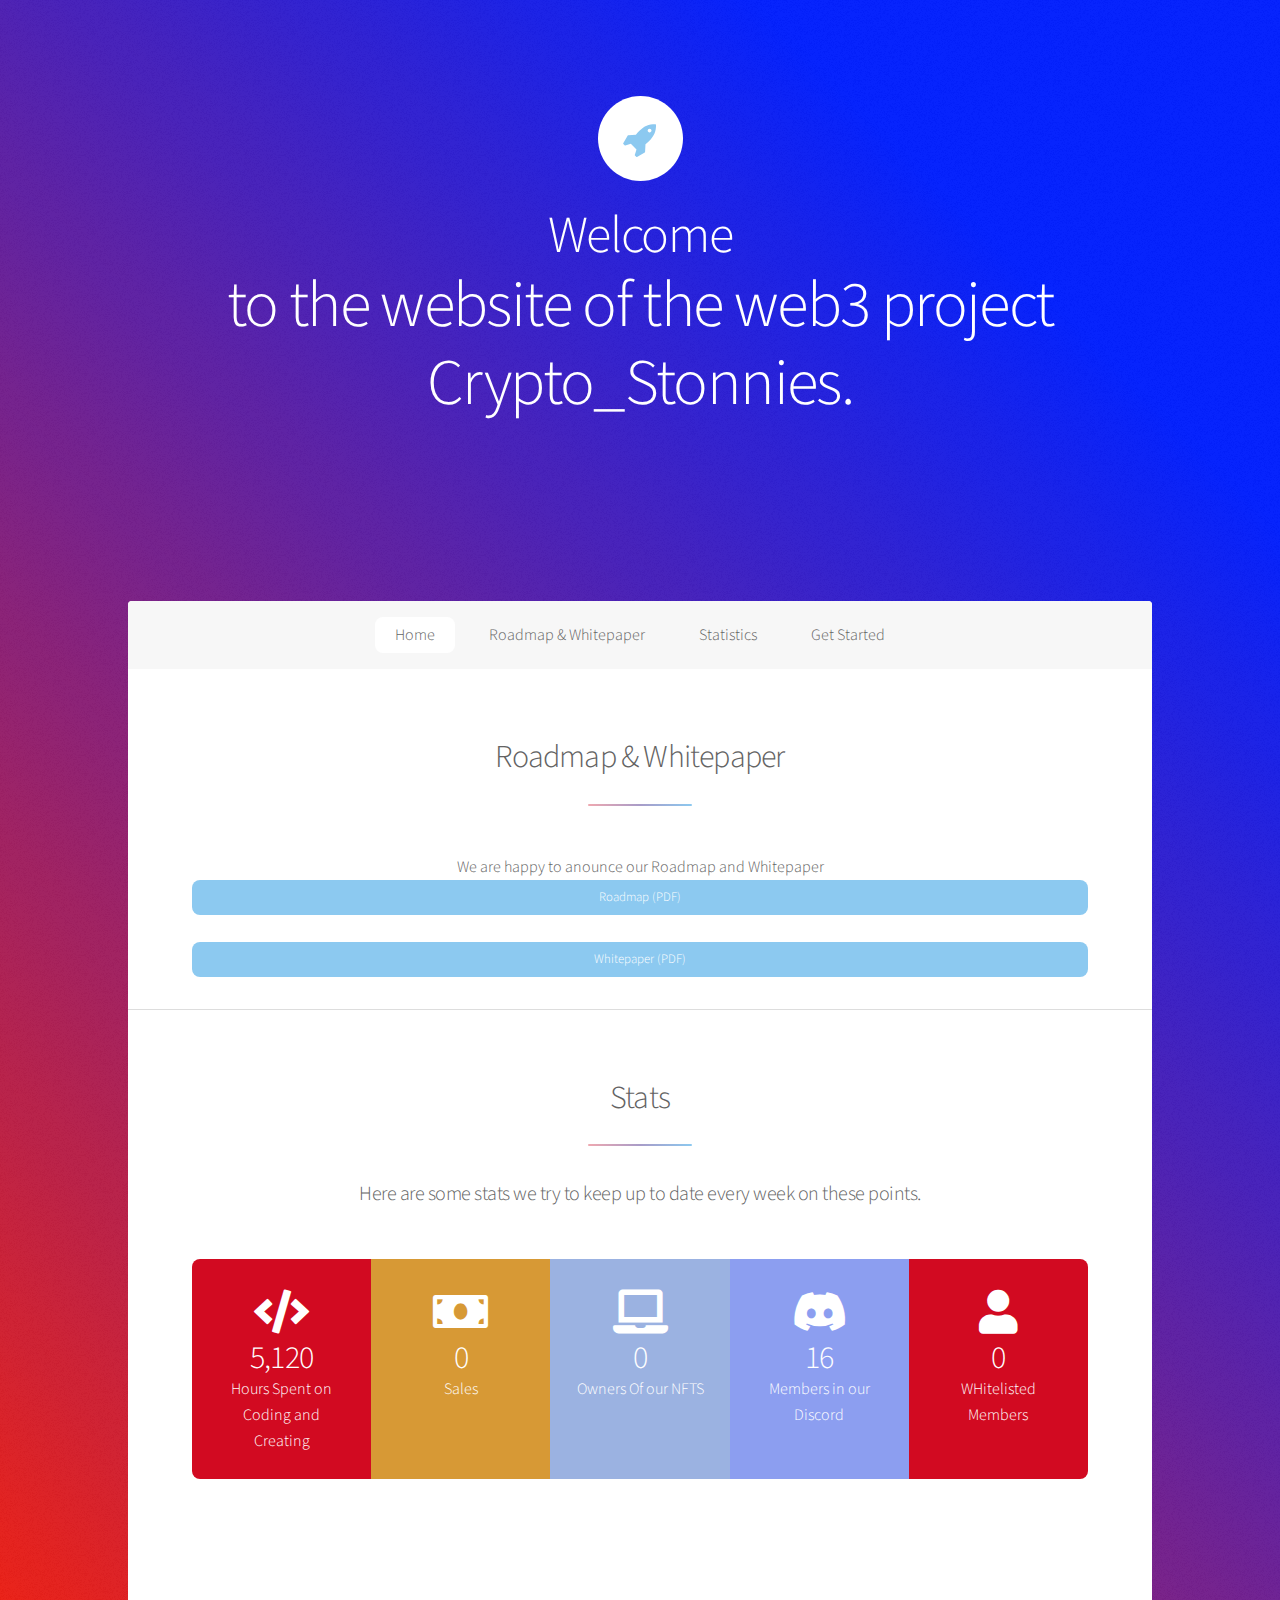
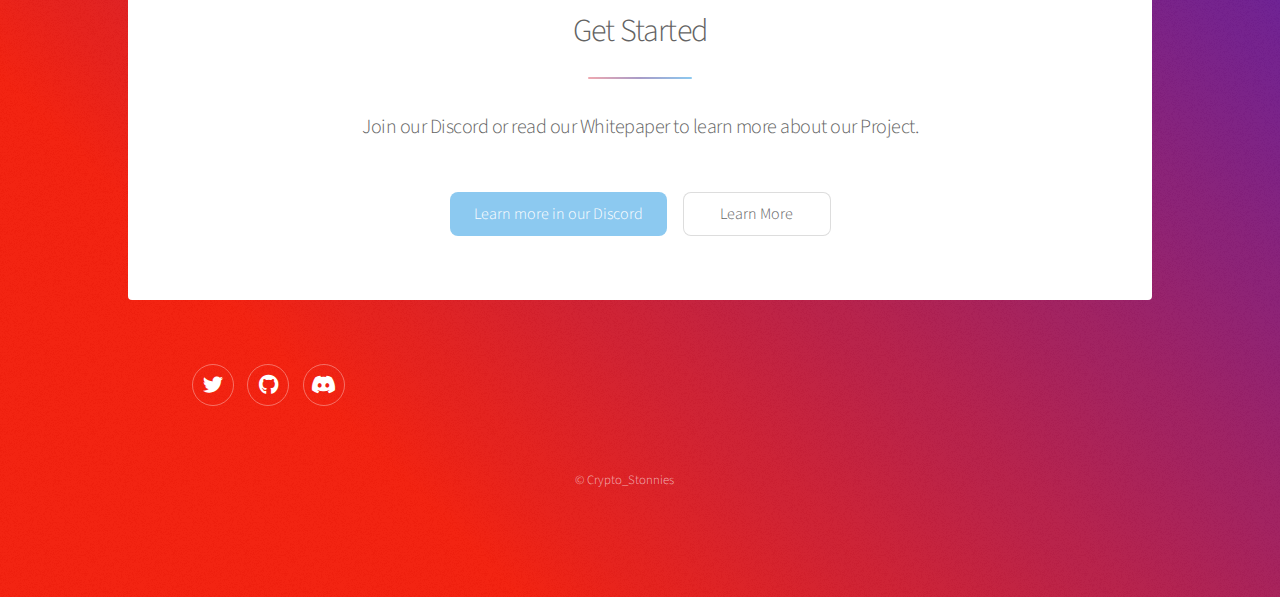
==== index.html @ d99419d2 "Add files via upload" ====
<html>
	<head>
		<title>Crypto_Stonnies</title>
		<meta charset="utf-8" />
		<meta name="viewport" content="width=device-width, initial-scale=1, user-scalable="yes" />
		<link rel="stylesheet" href="assets/css/main.css" />
		<noscript><link rel="stylesheet" href="assets/css/noscript.css" /></noscript>

	</head>
	<body class="is-preload">

		<!-- Wrapper -->
			<div id="wrapper">

				<!-- Header -->
					<header id="header" class="alt">
						<span class="logo"><img src="images/logo.svg" alt="" /></span>
						<h1>Welcome
						<p>to the website of the web3 project Crypto_Stonnies.</p>
					</header>

				<!-- Nav -->
					<nav id="nav">
						<ul>
							<li><a href="#" class="active">Home</a></li>
							<li><a href="#roadmap">Roadmap & Whitepaper</a></li>
							<li><a href="#stats">Statistics</a></li>
							<li><a href="#cta">Get Started</a></li>
						</ul>
					</nav>

				<!-- Main -->
					<div id="main">


						<!-- First Section -->
							<section id="roadmap" class="main special">
								<header class="major">
									<h2>Roadmap & Whitepaper</h2>
								</header>
								We are happy to anounce our Roadmap and Whitepaper
								<br><a href="assets/pdf/Roadmap.pdf" class="button primary fit small">Roadmap (PDF)</a> </br>
								<br><a href="assets/pdf/Whitepaper.pdf" class="button primary fit small">Whitepaper (PDF)</a></br>
								</footer>
							</section>

						<!-- Second Section -->
							<section id="stats" class="main special">
								<header class="major">
									<h2>Stats</h2>
									<p>Here are some stats we try to keep up to date every week on these points.</p>
								</header>
								<ul class="statistics">
									<li class="style1">
										<span class="icon solid fa-code"></span>
										<strong>5,120</strong> Hours Spent on Coding and Creating
									</li>
									<li class="style2">
										<span class="icon solid fa-money-bill"></span>
										<strong>0</strong> Sales
									<li class="style4">
										<span class="icon solid fa-laptop"></span>
										<strong>0</strong> Owners Of our NFTS
									</li>
									<li class="style5">
										<span class="icon brands fa-discord"></span>
										<strong>16</strong>  Members in our Discord
									</li>

									<li class="style1">
									<span class="icon solid fa-user"></span>
									<strong>0</strong> WHitelisted Members 
								</ul>
								<p class="content"></p>
								<footer class="major">
									<ul class="actions special">
									</ul>
								</footer>

						<!-- Get Started -->
							<section id="cta" class="main special">
								<header class="major">
									<h2>Get Started</h2>
									<p>Join our Discord or read our Whitepaper to learn more about our Project.</p>
								</header>
								<footer class="major">
									<ul class="actions special">
										<li><a href="https://discord.com/gr87Hf7fCu" class="button primary">Learn more in our Discord </a></li>
										<li><a href="assets/pdf/Roadmap.pdf" class="button">Learn More</a></li>
									</ul>
									
								</footer>
							</section>

					</div>

				<!-- Footer -->
					<footer id="footer">
						<section>
							<ul class="icons">
								<li><a href="https://twitter.com/Crypto_Stonnies" class="icon brands fa-twitter alt"><span class="label">Twitter</span></a></li>
								<li><a href="https://github.com/unbeeyt" class="icon brands fa-github alt"><span class="label">GitHub</span></a></li>
								<li><a href="https://discord.com/gr87Hf7fCu" class="icon brands fa-discord alt"><span class="label">Dribbble</span></a></li>
							</ul>
						</section>
						<p class="copyright">&copy; Crypto_Stonnies</p>
					</footer>

			</div>

		<!-- Scripts -->
			<script src="assets/js/jquery.min.js"></script>
			<script src="assets/js/jquery.scrollex.min.js"></script>
			<script src="assets/js/jquery.scrolly.min.js"></script>
			<script src="assets/js/browser.min.js"></script>
			<script src="assets/js/breakpoints.min.js"></script>
			<script src="assets/js/util.js"></script>
			<script src="assets/js/main.js"></script>

	</body>
</html>
---- assets/css/main.css ----
@import url(fontawesome-all.min.css);
@import 'https://fonts.googleapis.com/css?family=Source+Sans+Pro:300,400';


html, body, div, span, applet, object,
iframe, h1, h2, h3, h4, h5, h6, p, blockquote,
pre, a, abbr, acronym, address, big, cite,
code, del, dfn, em, img, ins, kbd, q, s, samp,
small, strike, strong, sub, sup, tt, var, b,
u, i, center, dl, dt, dd, ol, ul, li, fieldset,
form, label, legend, table, caption, tbody,
tfoot, thead, tr, th, td, article, aside,
canvas, details, embed, figure, figcaption,
footer, header, hgroup, menu, nav, output, ruby,
section, summary, time, mark, audio, video {
	margin: 0;
	padding: 0;
	border: 0;
	font-size: 100%;
	font: inherit;
	vertical-align: baseline;}

article, aside, details, figcaption, figure,
footer, header, hgroup, menu, nav, section {
	display: block;}

body {
	line-height: 1;
}

ol, ul {
	list-style: none;
}

blockquote, q {
	quotes: none;
}

	blockquote:before, blockquote:after, q:before, q:after {
		content: '';
		content: none;
	}

table {
	border-collapse: collapse;
	border-spacing: 0;
}

body {
	-webkit-text-size-adjust: none;
}

mark {
	background-color: transparent;
	color: inherit;
}

input::-moz-focus-inner {
	border: 0;
	padding: 0;
}

input, select, textarea {
	-moz-appearance: none;
	-webkit-appearance: none;
	-ms-appearance: none;
	appearance: none;
}

/* Basic */

	@-ms-viewport {
		width: device-width;
	}

	body {
		-ms-overflow-style: scrollbar;
	}

	@media screen and (max-width: 480px) {

		html, body {
			min-width: 320px;
		}

	}

	html {
		box-sizing: border-box;
	}

	*, *:before, *:after {
		box-sizing: inherit;
	}

	body {
		background-color: #935d8c;
		background-image: url("images/overlay.png"), -moz-linear-gradient(45deg, #f71e0a 15%, #001eff 85%);
		background-image: url("images/overlay.png"), -webkit-linear-gradient(45deg, #f71e0a 15%, #001eff 85%);
		background-image: url("images/overlay.png"), -ms-linear-gradient(45deg, #f71e0a 15%, #001eff 85%);
		background-image: url("images/overlay.png"), linear-gradient(45deg, #f71e0a 15%, #001eff 85%);
	}

		body.is-preload *, body.is-preload *:before, body.is-preload *:after {
			-moz-animation: none !important;
			-webkit-animation: none !important;
			-ms-animation: none !important;
			animation: none !important;
			-moz-transition: none !important;
			-webkit-transition: none !important;
			-ms-transition: none !important;
			transition: none !important;
		}

/* Type */

	body {
		background-color: #0d00ff;
		color: rgba(255, 255, 255, 0.65);
	}

	body, input, select, textarea {
		font-family: "Source Sans Pro", Helvetica, sans-serif;
		font-size: 17pt;
		font-weight: 300;
		line-height: 1.65;
	}

		@media screen and (max-width: 1680px) {

			body, input, select, textarea {
				font-size: 14pt;
			}

		}

		@media screen and (max-width: 1280px) {

			body, input, select, textarea {
				font-size: 12pt;
			}

		}

		@media screen and (max-width: 360px) {

			body, input, select, textarea {
				font-size: 11pt;
			}

		}

	a {
		-moz-transition: color 0.2s ease, border-bottom 0.2s ease;
		-webkit-transition: color 0.2s ease, border-bottom 0.2s ease;
		-ms-transition: color 0.2s ease, border-bottom 0.2s ease;
		transition: color 0.2s ease, border-bottom 0.2s ease;
		text-decoration: none;
		border-bottom: dotted 1px;
		color: inherit;
	}

		a:hover {
			border-bottom-color: transparent;
		}

	strong, b {
		font-weight: 400;
	}

	em, i {
		font-style: italic;
	}

	p {
		margin: 0 0 2em 0;
	}

		p.content {
			-moz-columns: 20em 2;
			-webkit-columns: 20em 2;
			-ms-columns: 20em 2;
			columns: 20em 2;
			-moz-column-gap: 2em;
			-webkit-column-gap: 2em;
			-ms-column-gap: 2em;
			column-gap: 2em;
			text-align: justify;
		}

	h1, h2, h3, h4, h5, h6 {
		font-weight: 300;
		line-height: 1.5;
		margin: 0 0 0.7em 0;
		letter-spacing: -0.025em;
	}

		h1 a, h2 a, h3 a, h4 a, h5 a, h6 a {
			color: inherit;
			text-decoration: none;
		}

	h1 {
		font-size: 2.5em;
		line-height: 1.2;
	}

	h2 {
		font-size: 1.5em;
	}

	h3 {
		font-size: 1.25em;
	}

	h4 {
		font-size: 1.1em;
	}

	h5 {
		font-size: 0.9em;
	}

	h6 {
		font-size: 0.7em;
	}

	@media screen and (max-width: 736px) {

		h1 {
			font-size: 2em;
		}

	}

	sub {
		font-size: 0.8em;
		position: relative;
		top: 0.5em;
	}

	sup {
		font-size: 0.8em;
		position: relative;
		top: -0.5em;
	}

	blockquote {
		border-left: solid 4px;
		font-style: italic;
		margin: 0 0 2em 0;
		padding: 0.5em 0 0.5em 2em;
	}

	code {
		border-radius: 8px;
		border: solid 1px;
		font-family: "Courier New", monospace;
		font-size: 0.9em;
		margin: 0 0.25em;
		padding: 0.25em 0.65em;
	}

	pre {
		-webkit-overflow-scrolling: touch;
		font-family: "Courier New", monospace;
		font-size: 0.9em;
		margin: 0 0 2em 0;
	}

		pre code {
			display: block;
			line-height: 1.75;
			padding: 1em 1.5em;
			overflow-x: auto;
		}

	hr {
		border: 0;
		border-bottom: solid 1px;
		margin: 2em 0;
	}

		hr.major {
			margin: 3em 0;
		}

	.align-left {
		text-align: left;
	}

	.align-center {
		text-align: center;
	}

	.align-right {
		text-align: right;
	}

	input, select, textarea {
		color: #ffffff;
	}

	a:hover {
		color: #ffffff;
	}

	strong, b {
		color: #ffffff;
	}

	h1, h2, h3, h4, h5, h6 {
		color: #ffffff;
	}

	blockquote {
		border-left-color: rgba(255, 255, 255, 0.35);
	}

	code {
		background: rgba(255, 255, 255, 0.075);
		border-color: rgba(255, 255, 255, 0.35);
	}

	hr {
		border-bottom-color: rgba(255, 255, 255, 0.35);
	}

/* Row */

	.row {
		display: flex;
		flex-wrap: wrap;
		box-sizing: border-box;
		align-items: stretch;
	}

		.row > * {
			box-sizing: border-box;
		}

		.row.gtr-uniform > * > :last-child {
			margin-bottom: 0;
		}

		.row.aln-left {
			justify-content: flex-start;
		}

		.row.aln-center {
			justify-content: center;
		}

		.row.aln-right {
			justify-content: flex-end;
		}

		.row.aln-top {
			align-items: flex-start;
		}

		.row.aln-middle {
			align-items: center;
		}

		.row.aln-bottom {
			align-items: flex-end;
		}

		.row > .imp {
			order: -1;
		}

		.row > .col-1 {
			width: 8.33333%;
		}

		.row > .off-1 {
			margin-left: 8.33333%;
		}

		.row > .col-2 {
			width: 16.66667%;
		}

		.row > .off-2 {
			margin-left: 16.66667%;
		}

		.row > .col-3 {
			width: 25%;
		}

		.row > .off-3 {
			margin-left: 25%;
		}

		.row > .col-4 {
			width: 33.33333%;
		}

		.row > .off-4 {
			margin-left: 33.33333%;
		}

		.row > .col-5 {
			width: 41.66667%;
		}

		.row > .off-5 {
			margin-left: 41.66667%;
		}

		.row > .col-6 {
			width: 50%;
		}

		.row > .off-6 {
			margin-left: 50%;
		}

		.row > .col-7 {
			width: 58.33333%;
		}

		.row > .off-7 {
			margin-left: 58.33333%;
		}

		.row > .col-8 {
			width: 66.66667%;
		}

		.row > .off-8 {
			margin-left: 66.66667%;
		}

		.row > .col-9 {
			width: 75%;
		}

		.row > .off-9 {
			margin-left: 75%;
		}

		.row > .col-10 {
			width: 83.33333%;
		}

		.row > .off-10 {
			margin-left: 83.33333%;
		}

		.row > .col-11 {
			width: 91.66667%;
		}

		.row > .off-11 {
			margin-left: 91.66667%;
		}

		.row > .col-12 {
			width: 100%;
		}

		.row > .off-12 {
			margin-left: 100%;
		}

		.row.gtr-0 {
			margin-top: 0;
			margin-left: 0em;
		}

			.row.gtr-0 > * {
				padding: 0 0 0 0em;
			}

			.row.gtr-0.gtr-uniform {
				margin-top: 0em;
			}

				.row.gtr-0.gtr-uniform > * {
					padding-top: 0em;
				}

		.row.gtr-25 {
			margin-top: 0;
			margin-left: -0.375em;
		}

			.row.gtr-25 > * {
				padding: 0 0 0 0.375em;
			}

			.row.gtr-25.gtr-uniform {
				margin-top: -0.375em;
			}

				.row.gtr-25.gtr-uniform > * {
					padding-top: 0.375em;
				}

		.row.gtr-50 {
			margin-top: 0;
			margin-left: -0.75em;
		}

			.row.gtr-50 > * {
				padding: 0 0 0 0.75em;
			}

			.row.gtr-50.gtr-uniform {
				margin-top: -0.75em;
			}

				.row.gtr-50.gtr-uniform > * {
					padding-top: 0.75em;
				}

		.row {
			margin-top: 0;
			margin-left: -1.5em;
		}

			.row > * {
				padding: 0 0 0 1.5em;
			}

			.row.gtr-uniform {
				margin-top: -1.5em;
			}

				.row.gtr-uniform > * {
					padding-top: 1.5em;
				}

		.row.gtr-150 {
			margin-top: 0;
			margin-left: -2.25em;
		}

			.row.gtr-150 > * {
				padding: 0 0 0 2.25em;
			}

			.row.gtr-150.gtr-uniform {
				margin-top: -2.25em;
			}

				.row.gtr-150.gtr-uniform > * {
					padding-top: 2.25em;
				}

		.row.gtr-200 {
			margin-top: 0;
			margin-left: -3em;
		}

			.row.gtr-200 > * {
				padding: 0 0 0 3em;
			}

			.row.gtr-200.gtr-uniform {
				margin-top: -3em;
			}

				.row.gtr-200.gtr-uniform > * {
					padding-top: 3em;
				}

		@media screen and (max-width: 1680px) {

			.row {
				display: flex;
				flex-wrap: wrap;
				box-sizing: border-box;
				align-items: stretch;
			}

				.row > * {
					box-sizing: border-box;
				}

				.row.gtr-uniform > * > :last-child {
					margin-bottom: 0;
				}

				.row.aln-left {
					justify-content: flex-start;
				}

				.row.aln-center {
					justify-content: center;
				}

				.row.aln-right {
					justify-content: flex-end;
				}

				.row.aln-top {
					align-items: flex-start;
				}

				.row.aln-middle {
					align-items: center;
				}

				.row.aln-bottom {
					align-items: flex-end;
				}

				.row > .imp-xlarge {
					order: -1;
				}

				.row > .col-1-xlarge {
					width: 8.33333%;
				}

				.row > .off-1-xlarge {
					margin-left: 8.33333%;
				}

				.row > .col-2-xlarge {
					width: 16.66667%;
				}

				.row > .off-2-xlarge {
					margin-left: 16.66667%;
				}

				.row > .col-3-xlarge {
					width: 25%;
				}

				.row > .off-3-xlarge {
					margin-left: 25%;
				}

				.row > .col-4-xlarge {
					width: 33.33333%;
				}

				.row > .off-4-xlarge {
					margin-left: 33.33333%;
				}

				.row > .col-5-xlarge {
					width: 41.66667%;
				}

				.row > .off-5-xlarge {
					margin-left: 41.66667%;
				}

				.row > .col-6-xlarge {
					width: 50%;
				}

				.row > .off-6-xlarge {
					margin-left: 50%;
				}

				.row > .col-7-xlarge {
					width: 58.33333%;
				}

				.row > .off-7-xlarge {
					margin-left: 58.33333%;
				}

				.row > .col-8-xlarge {
					width: 66.66667%;
				}

				.row > .off-8-xlarge {
					margin-left: 66.66667%;
				}

				.row > .col-9-xlarge {
					width: 75%;
				}

				.row > .off-9-xlarge {
					margin-left: 75%;
				}

				.row > .col-10-xlarge {
					width: 83.33333%;
				}

				.row > .off-10-xlarge {
					margin-left: 83.33333%;
				}

				.row > .col-11-xlarge {
					width: 91.66667%;
				}

				.row > .off-11-xlarge {
					margin-left: 91.66667%;
				}

				.row > .col-12-xlarge {
					width: 100%;
				}

				.row > .off-12-xlarge {
					margin-left: 100%;
				}

				.row.gtr-0 {
					margin-top: 0;
					margin-left: 0em;
				}

					.row.gtr-0 > * {
						padding: 0 0 0 0em;
					}

					.row.gtr-0.gtr-uniform {
						margin-top: 0em;
					}

						.row.gtr-0.gtr-uniform > * {
							padding-top: 0em;
						}

				.row.gtr-25 {
					margin-top: 0;
					margin-left: -0.375em;
				}

					.row.gtr-25 > * {
						padding: 0 0 0 0.375em;
					}

					.row.gtr-25.gtr-uniform {
						margin-top: -0.375em;
					}

						.row.gtr-25.gtr-uniform > * {
							padding-top: 0.375em;
						}

				.row.gtr-50 {
					margin-top: 0;
					margin-left: -0.75em;
				}

					.row.gtr-50 > * {
						padding: 0 0 0 0.75em;
					}

					.row.gtr-50.gtr-uniform {
						margin-top: -0.75em;
					}

						.row.gtr-50.gtr-uniform > * {
							padding-top: 0.75em;
						}

				.row {
					margin-top: 0;
					margin-left: -1.5em;
				}

					.row > * {
						padding: 0 0 0 1.5em;
					}

					.row.gtr-uniform {
						margin-top: -1.5em;
					}

						.row.gtr-uniform > * {
							padding-top: 1.5em;
						}

				.row.gtr-150 {
					margin-top: 0;
					margin-left: -2.25em;
				}

					.row.gtr-150 > * {
						padding: 0 0 0 2.25em;
					}

					.row.gtr-150.gtr-uniform {
						margin-top: -2.25em;
					}

						.row.gtr-150.gtr-uniform > * {
							padding-top: 2.25em;
						}

				.row.gtr-200 {
					margin-top: 0;
					margin-left: -3em;
				}

					.row.gtr-200 > * {
						padding: 0 0 0 3em;
					}

					.row.gtr-200.gtr-uniform {
						margin-top: -3em;
					}

						.row.gtr-200.gtr-uniform > * {
							padding-top: 3em;
						}

		}

		@media screen and (max-width: 1280px) {

			.row {
				display: flex;
				flex-wrap: wrap;
				box-sizing: border-box;
				align-items: stretch;
			}

				.row > * {
					box-sizing: border-box;
				}

				.row.gtr-uniform > * > :last-child {
					margin-bottom: 0;
				}

				.row.aln-left {
					justify-content: flex-start;
				}

				.row.aln-center {
					justify-content: center;
				}

				.row.aln-right {
					justify-content: flex-end;
				}

				.row.aln-top {
					align-items: flex-start;
				}

				.row.aln-middle {
					align-items: center;
				}

				.row.aln-bottom {
					align-items: flex-end;
				}

				.row > .imp-large {
					order: -1;
				}

				.row > .col-1-large {
					width: 8.33333%;
				}

				.row > .off-1-large {
					margin-left: 8.33333%;
				}

				.row > .col-2-large {
					width: 16.66667%;
				}

				.row > .off-2-large {
					margin-left: 16.66667%;
				}

				.row > .col-3-large {
					width: 25%;
				}

				.row > .off-3-large {
					margin-left: 25%;
				}

				.row > .col-4-large {
					width: 33.33333%;
				}

				.row > .off-4-large {
					margin-left: 33.33333%;
				}

				.row > .col-5-large {
					width: 41.66667%;
				}

				.row > .off-5-large {
					margin-left: 41.66667%;
				}

				.row > .col-6-large {
					width: 50%;
				}

				.row > .off-6-large {
					margin-left: 50%;
				}

				.row > .col-7-large {
					width: 58.33333%;
				}

				.row > .off-7-large {
					margin-left: 58.33333%;
				}

				.row > .col-8-large {
					width: 66.66667%;
				}

				.row > .off-8-large {
					margin-left: 66.66667%;
				}

				.row > .col-9-large {
					width: 75%;
				}

				.row > .off-9-large {
					margin-left: 75%;
				}

				.row > .col-10-large {
					width: 83.33333%;
				}

				.row > .off-10-large {
					margin-left: 83.33333%;
				}

				.row > .col-11-large {
					width: 91.66667%;
				}

				.row > .off-11-large {
					margin-left: 91.66667%;
				}

				.row > .col-12-large {
					width: 100%;
				}

				.row > .off-12-large {
					margin-left: 100%;
				}

				.row.gtr-0 {
					margin-top: 0;
					margin-left: 0em;
				}

					.row.gtr-0 > * {
						padding: 0 0 0 0em;
					}

					.row.gtr-0.gtr-uniform {
						margin-top: 0em;
					}

						.row.gtr-0.gtr-uniform > * {
							padding-top: 0em;
						}

				.row.gtr-25 {
					margin-top: 0;
					margin-left: -0.375em;
				}

					.row.gtr-25 > * {
						padding: 0 0 0 0.375em;
					}

					.row.gtr-25.gtr-uniform {
						margin-top: -0.375em;
					}

						.row.gtr-25.gtr-uniform > * {
							padding-top: 0.375em;
						}

				.row.gtr-50 {
					margin-top: 0;
					margin-left: -0.75em;
				}

					.row.gtr-50 > * {
						padding: 0 0 0 0.75em;
					}

					.row.gtr-50.gtr-uniform {
						margin-top: -0.75em;
					}

						.row.gtr-50.gtr-uniform > * {
							padding-top: 0.75em;
						}

				.row {
					margin-top: 0;
					margin-left: -1.5em;
				}

					.row > * {
						padding: 0 0 0 1.5em;
					}

					.row.gtr-uniform {
						margin-top: -1.5em;
					}

						.row.gtr-uniform > * {
							padding-top: 1.5em;
						}

				.row.gtr-150 {
					margin-top: 0;
					margin-left: -2.25em;
				}

					.row.gtr-150 > * {
						padding: 0 0 0 2.25em;
					}

					.row.gtr-150.gtr-uniform {
						margin-top: -2.25em;
					}

						.row.gtr-150.gtr-uniform > * {
							padding-top: 2.25em;
						}

				.row.gtr-200 {
					margin-top: 0;
					margin-left: -3em;
				}

					.row.gtr-200 > * {
						padding: 0 0 0 3em;
					}

					.row.gtr-200.gtr-uniform {
						margin-top: -3em;
					}

						.row.gtr-200.gtr-uniform > * {
							padding-top: 3em;
						}

		}

		@media screen and (max-width: 980px) {

			.row {
				display: flex;
				flex-wrap: wrap;
				box-sizing: border-box;
				align-items: stretch;
			}

				.row > * {
					box-sizing: border-box;
				}

				.row.gtr-uniform > * > :last-child {
					margin-bottom: 0;
				}

				.row.aln-left {
					justify-content: flex-start;
				}

				.row.aln-center {
					justify-content: center;
				}

				.row.aln-right {
					justify-content: flex-end;
				}

				.row.aln-top {
					align-items: flex-start;
				}

				.row.aln-middle {
					align-items: center;
				}

				.row.aln-bottom {
					align-items: flex-end;
				}

				.row > .imp-medium {
					order: -1;
				}

				.row > .col-1-medium {
					width: 8.33333%;
				}

				.row > .off-1-medium {
					margin-left: 8.33333%;
				}

				.row > .col-2-medium {
					width: 16.66667%;
				}

				.row > .off-2-medium {
					margin-left: 16.66667%;
				}

				.row > .col-3-medium {
					width: 25%;
				}

				.row > .off-3-medium {
					margin-left: 25%;
				}

				.row > .col-4-medium {
					width: 33.33333%;
				}

				.row > .off-4-medium {
					margin-left: 33.33333%;
				}

				.row > .col-5-medium {
					width: 41.66667%;
				}

				.row > .off-5-medium {
					margin-left: 41.66667%;
				}

				.row > .col-6-medium {
					width: 50%;
				}

				.row > .off-6-medium {
					margin-left: 50%;
				}

				.row > .col-7-medium {
					width: 58.33333%;
				}

				.row > .off-7-medium {
					margin-left: 58.33333%;
				}

				.row > .col-8-medium {
					width: 66.66667%;
				}

				.row > .off-8-medium {
					margin-left: 66.66667%;
				}

				.row > .col-9-medium {
					width: 75%;
				}

				.row > .off-9-medium {
					margin-left: 75%;
				}

				.row > .col-10-medium {
					width: 83.33333%;
				}

				.row > .off-10-medium {
					margin-left: 83.33333%;
				}

				.row > .col-11-medium {
					width: 91.66667%;
				}

				.row > .off-11-medium {
					margin-left: 91.66667%;
				}

				.row > .col-12-medium {
					width: 100%;
				}

				.row > .off-12-medium {
					margin-left: 100%;
				}

				.row.gtr-0 {
					margin-top: 0;
					margin-left: 0em;
				}

					.row.gtr-0 > * {
						padding: 0 0 0 0em;
					}

					.row.gtr-0.gtr-uniform {
						margin-top: 0em;
					}

						.row.gtr-0.gtr-uniform > * {
							padding-top: 0em;
						}

				.row.gtr-25 {
					margin-top: 0;
					margin-left: -0.375em;
				}

					.row.gtr-25 > * {
						padding: 0 0 0 0.375em;
					}

					.row.gtr-25.gtr-uniform {
						margin-top: -0.375em;
					}

						.row.gtr-25.gtr-uniform > * {
							padding-top: 0.375em;
						}

				.row.gtr-50 {
					margin-top: 0;
					margin-left: -0.75em;
				}

					.row.gtr-50 > * {
						padding: 0 0 0 0.75em;
					}

					.row.gtr-50.gtr-uniform {
						margin-top: -0.75em;
					}

						.row.gtr-50.gtr-uniform > * {
							padding-top: 0.75em;
						}

				.row {
					margin-top: 0;
					margin-left: -1.5em;
				}

					.row > * {
						padding: 0 0 0 1.5em;
					}

					.row.gtr-uniform {
						margin-top: -1.5em;
					}

						.row.gtr-uniform > * {
							padding-top: 1.5em;
						}

				.row.gtr-150 {
					margin-top: 0;
					margin-left: -2.25em;
				}

					.row.gtr-150 > * {
						padding: 0 0 0 2.25em;
					}

					.row.gtr-150.gtr-uniform {
						margin-top: -2.25em;
					}

						.row.gtr-150.gtr-uniform > * {
							padding-top: 2.25em;
						}

				.row.gtr-200 {
					margin-top: 0;
					margin-left: -3em;
				}

					.row.gtr-200 > * {
						padding: 0 0 0 3em;
					}

					.row.gtr-200.gtr-uniform {
						margin-top: -3em;
					}

						.row.gtr-200.gtr-uniform > * {
							padding-top: 3em;
						}

		}

		@media screen and (max-width: 736px) {

			.row {
				display: flex;
				flex-wrap: wrap;
				box-sizing: border-box;
				align-items: stretch;
			}

				.row > * {
					box-sizing: border-box;
				}

				.row.gtr-uniform > * > :last-child {
					margin-bottom: 0;
				}

				.row.aln-left {
					justify-content: flex-start;
				}

				.row.aln-center {
					justify-content: center;
				}

				.row.aln-right {
					justify-content: flex-end;
				}

				.row.aln-top {
					align-items: flex-start;
				}

				.row.aln-middle {
					align-items: center;
				}

				.row.aln-bottom {
					align-items: flex-end;
				}

				.row > .imp-small {
					order: -1;
				}

				.row > .col-1-small {
					width: 8.33333%;
				}

				.row > .off-1-small {
					margin-left: 8.33333%;
				}

				.row > .col-2-small {
					width: 16.66667%;
				}

				.row > .off-2-small {
					margin-left: 16.66667%;
				}

				.row > .col-3-small {
					width: 25%;
				}

				.row > .off-3-small {
					margin-left: 25%;
				}

				.row > .col-4-small {
					width: 33.33333%;
				}

				.row > .off-4-small {
					margin-left: 33.33333%;
				}

				.row > .col-5-small {
					width: 41.66667%;
				}

				.row > .off-5-small {
					margin-left: 41.66667%;
				}

				.row > .col-6-small {
					width: 50%;
				}

				.row > .off-6-small {
					margin-left: 50%;
				}

				.row > .col-7-small {
					width: 58.33333%;
				}

				.row > .off-7-small {
					margin-left: 58.33333%;
				}

				.row > .col-8-small {
					width: 66.66667%;
				}

				.row > .off-8-small {
					margin-left: 66.66667%;
				}

				.row > .col-9-small {
					width: 75%;
				}

				.row > .off-9-small {
					margin-left: 75%;
				}

				.row > .col-10-small {
					width: 83.33333%;
				}

				.row > .off-10-small {
					margin-left: 83.33333%;
				}

				.row > .col-11-small {
					width: 91.66667%;
				}

				.row > .off-11-small {
					margin-left: 91.66667%;
				}

				.row > .col-12-small {
					width: 100%;
				}

				.row > .off-12-small {
					margin-left: 100%;
				}

				.row.gtr-0 {
					margin-top: 0;
					margin-left: 0em;
				}

					.row.gtr-0 > * {
						padding: 0 0 0 0em;
					}

					.row.gtr-0.gtr-uniform {
						margin-top: 0em;
					}

						.row.gtr-0.gtr-uniform > * {
							padding-top: 0em;
						}

				.row.gtr-25 {
					margin-top: 0;
					margin-left: -0.25em;
				}

					.row.gtr-25 > * {
						padding: 0 0 0 0.25em;
					}

					.row.gtr-25.gtr-uniform {
						margin-top: -0.25em;
					}

						.row.gtr-25.gtr-uniform > * {
							padding-top: 0.25em;
						}

				.row.gtr-50 {
					margin-top: 0;
					margin-left: -0.5em;
				}

					.row.gtr-50 > * {
						padding: 0 0 0 0.5em;
					}

					.row.gtr-50.gtr-uniform {
						margin-top: -0.5em;
					}

						.row.gtr-50.gtr-uniform > * {
							padding-top: 0.5em;
						}

				.row {
					margin-top: 0;
					margin-left: -1em;
				}

					.row > * {
						padding: 0 0 0 1em;
					}

					.row.gtr-uniform {
						margin-top: -1em;
					}

						.row.gtr-uniform > * {
							padding-top: 1em;
						}

				.row.gtr-150 {
					margin-top: 0;
					margin-left: -1.5em;
				}

					.row.gtr-150 > * {
						padding: 0 0 0 1.5em;
					}

					.row.gtr-150.gtr-uniform {
						margin-top: -1.5em;
					}

						.row.gtr-150.gtr-uniform > * {
							padding-top: 1.5em;
						}

				.row.gtr-200 {
					margin-top: 0;
					margin-left: -2em;
				}

					.row.gtr-200 > * {
						padding: 0 0 0 2em;
					}

					.row.gtr-200.gtr-uniform {
						margin-top: -2em;
					}

						.row.gtr-200.gtr-uniform > * {
							padding-top: 2em;
						}

		}

		@media screen and (max-width: 480px) {

			.row {
				display: flex;
				flex-wrap: wrap;
				box-sizing: border-box;
				align-items: stretch;
			}

				.row > * {
					box-sizing: border-box;
				}

				.row.gtr-uniform > * > :last-child {
					margin-bottom: 0;
				}

				.row.aln-left {
					justify-content: flex-start;
				}

				.row.aln-center {
					justify-content: center;
				}

				.row.aln-right {
					justify-content: flex-end;
				}

				.row.aln-top {
					align-items: flex-start;
				}

				.row.aln-middle {
					align-items: center;
				}

				.row.aln-bottom {
					align-items: flex-end;
				}

				.row > .imp-xsmall {
					order: -1;
				}

				.row > .col-1-xsmall {
					width: 8.33333%;
				}

				.row > .off-1-xsmall {
					margin-left: 8.33333%;
				}

				.row > .col-2-xsmall {
					width: 16.66667%;
				}

				.row > .off-2-xsmall {
					margin-left: 16.66667%;
				}

				.row > .col-3-xsmall {
					width: 25%;
				}

				.row > .off-3-xsmall {
					margin-left: 25%;
				}

				.row > .col-4-xsmall {
					width: 33.33333%;
				}

				.row > .off-4-xsmall {
					margin-left: 33.33333%;
				}

				.row > .col-5-xsmall {
					width: 41.66667%;
				}

				.row > .off-5-xsmall {
					margin-left: 41.66667%;
				}

				.row > .col-6-xsmall {
					width: 50%;
				}

				.row > .off-6-xsmall {
					margin-left: 50%;
				}

				.row > .col-7-xsmall {
					width: 58.33333%;
				}

				.row > .off-7-xsmall {
					margin-left: 58.33333%;
				}

				.row > .col-8-xsmall {
					width: 66.66667%;
				}

				.row > .off-8-xsmall {
					margin-left: 66.66667%;
				}

				.row > .col-9-xsmall {
					width: 75%;
				}

				.row > .off-9-xsmall {
					margin-left: 75%;
				}

				.row > .col-10-xsmall {
					width: 83.33333%;
				}

				.row > .off-10-xsmall {
					margin-left: 83.33333%;
				}

				.row > .col-11-xsmall {
					width: 91.66667%;
				}

				.row > .off-11-xsmall {
					margin-left: 91.66667%;
				}

				.row > .col-12-xsmall {
					width: 100%;
				}

				.row > .off-12-xsmall {
					margin-left: 100%;
				}

				.row.gtr-0 {
					margin-top: 0;
					margin-left: 0em;
				}

					.row.gtr-0 > * {
						padding: 0 0 0 0em;
					}

					.row.gtr-0.gtr-uniform {
						margin-top: 0em;
					}

						.row.gtr-0.gtr-uniform > * {
							padding-top: 0em;
						}

				.row.gtr-25 {
					margin-top: 0;
					margin-left: -0.3125em;
				}

					.row.gtr-25 > * {
						padding: 0 0 0 0.3125em;
					}

					.row.gtr-25.gtr-uniform {
						margin-top: -0.3125em;
					}

						.row.gtr-25.gtr-uniform > * {
							padding-top: 0.3125em;
						}

				.row.gtr-50 {
					margin-top: 0;
					margin-left: -0.625em;
				}

					.row.gtr-50 > * {
						padding: 0 0 0 0.625em;
					}

					.row.gtr-50.gtr-uniform {
						margin-top: -0.625em;
					}

						.row.gtr-50.gtr-uniform > * {
							padding-top: 0.625em;
						}

				.row {
					margin-top: 0;
					margin-left: -1.25em;
				}

					.row > * {
						padding: 0 0 0 1.25em;
					}

					.row.gtr-uniform {
						margin-top: -1.25em;
					}

						.row.gtr-uniform > * {
							padding-top: 1.25em;
						}

				.row.gtr-150 {
					margin-top: 0;
					margin-left: -1.875em;
				}

					.row.gtr-150 > * {
						padding: 0 0 0 1.875em;
					}

					.row.gtr-150.gtr-uniform {
						margin-top: -1.875em;
					}

						.row.gtr-150.gtr-uniform > * {
							padding-top: 1.875em;
						}

				.row.gtr-200 {
					margin-top: 0;
					margin-left: -2.5em;
				}

					.row.gtr-200 > * {
						padding: 0 0 0 2.5em;
					}

					.row.gtr-200.gtr-uniform {
						margin-top: -2.5em;
					}

						.row.gtr-200.gtr-uniform > * {
							padding-top: 2.5em;
						}

		}

/* Box */

	.box {
		border-radius: 8px;
		border: solid;
		margin-bottom: 2em;
		padding: 1.5em;
	}

		.box > :last-child,
		.box > :last-child > :last-child,
		.box > :last-child > :last-child > :last-child {
			margin-bottom: 0;
		}

		.box.alt {
			border: 0;
			border-radius: 0;
			padding: 0;
		}

	.box {
		border-color: rgba(255, 255, 255, 0.35);
	}

/* Button */

	input[type="submit"],
	input[type="reset"],
	input[type="button"],
	button,
	.button {
		-moz-appearance: none;
		-webkit-appearance: none;
		-ms-appearance: none;
		appearance: none;
		-moz-transition: background-color 0.2s ease-in-out, color 0.2s ease-in-out;
		-webkit-transition: background-color 0.2s ease-in-out, color 0.2s ease-in-out;
		-ms-transition: background-color 0.2s ease-in-out, color 0.2s ease-in-out;
		transition: background-color 0.2s ease-in-out, color 0.2s ease-in-out;
		border-radius: 8px;
		border: 0;
		cursor: pointer;
		display: inline-block;
		font-weight: 300;
		height: 2.75em;
		line-height: 2.75em;
		min-width: 9.25em;
		padding: 0 1.5em;
		text-align: center;
		text-decoration: none;
		white-space: nowrap;
	}

		input[type="submit"].icon,
		input[type="reset"].icon,
		input[type="button"].icon,
		button.icon,
		.button.icon {
			padding-left: 1.35em;
		}

			input[type="submit"].icon:before,
			input[type="reset"].icon:before,
			input[type="button"].icon:before,
			button.icon:before,
			.button.icon:before {
				margin-right: 0.5em;
			}

		input[type="submit"].fit,
		input[type="reset"].fit,
		input[type="button"].fit,
		button.fit,
		.button.fit {
			width: 100%;
		}

		input[type="submit"].small,
		input[type="reset"].small,
		input[type="button"].small,
		button.small,
		.button.small {
			font-size: 0.8em;
		}

		input[type="submit"].large,
		input[type="reset"].large,
		input[type="button"].large,
		button.large,
		.button.large {
			font-size: 1.35em;
		}

		input[type="submit"].disabled, input[type="submit"]:disabled,
		input[type="reset"].disabled,
		input[type="reset"]:disabled,
		input[type="button"].disabled,
		input[type="button"]:disabled,
		button.disabled,
		button:disabled,
		.button.disabled,
		.button:disabled {
			pointer-events: none;
			opacity: 0.25;
		}

		@media screen and (max-width: 736px) {

			input[type="submit"],
			input[type="reset"],
			input[type="button"],
			button,
			.button {
				min-width: 0;
			}

		}

	input[type="submit"],
	input[type="reset"],
	input[type="button"],
	button,
	.button {
		background-color: transparent;
		box-shadow: inset 0 0 0 1px rgba(255, 255, 255, 0.35);
		color: #ffffff !important;
	}

		input[type="submit"]:hover,
		input[type="reset"]:hover,
		input[type="button"]:hover,
		button:hover,
		.button:hover {
			background-color: rgba(255, 255, 255, 0.075);
		}

		input[type="submit"]:active,
		input[type="reset"]:active,
		input[type="button"]:active,
		button:active,
		.button:active {
			background-color: rgba(255, 255, 255, 0.2);
		}

		input[type="submit"].icon:before,
		input[type="reset"].icon:before,
		input[type="button"].icon:before,
		button.icon:before,
		.button.icon:before {
			color: rgba(255, 255, 255, 0.5);
		}

		input[type="submit"].primary,
		input[type="reset"].primary,
		input[type="button"].primary,
		button.primary,
		.button.primary {
			background-color: #81d200;
			color: #ffffff !important;
			box-shadow: none;
		}

			input[type="submit"].primary:hover,
			input[type="reset"].primary:hover,
			input[type="button"].primary:hover,
			button.primary:hover,
			.button.primary:hover {
				background-color: #07578c;
			}

			input[type="submit"].primary:active,
			input[type="reset"].primary:active,
			input[type="button"].primary:active,
			button.primary:active,
			.button.primary:active {
				background-color: #009dff;
			}

			input[type="submit"].primary.icon:before,
			input[type="reset"].primary.icon:before,
			input[type="button"].primary.icon:before,
			button.primary.icon:before,
			.button.primary.icon:before {
				color: #ffffff !important;
			}

/* Form */

	form {
		margin: 0 0 2em 0;
	}

	label {
		display: block;
		font-size: 0.9em;
		font-weight: 400;
		margin: 0 0 1em 0;
	}

	input[type="text"],
	input[type="password"],
	input[type="email"],
	select,
	textarea {
		-moz-appearance: none;
		-webkit-appearance: none;
		-ms-appearance: none;
		appearance: none;
		border-radius: 8px;
		border: solid 1px;
		color: inherit;
		display: block;
		outline: 0;
		padding: 0 1em;
		text-decoration: none;
		width: 100%;
	}

		input[type="text"]:invalid,
		input[type="password"]:invalid,
		input[type="email"]:invalid,
		select:invalid,
		textarea:invalid {
			box-shadow: none;
		}

	select {
		background-size: 1.25rem;
		background-repeat: no-repeat;
		background-position: calc(100% - 1rem) center;
		height: 2.75em;
		padding-right: 2.75em;
		text-overflow: ellipsis;
	}

		select:focus::-ms-value {
			background-color: transparent;
		}

		select::-ms-expand {
			display: none;
		}

	input[type="text"],
	input[type="password"],
	input[type="email"],
	select {
		height: 2.75em;
	}

	textarea {
		padding: 0.75em 1em;
	}

	input[type="checkbox"],
	input[type="radio"] {
		-moz-appearance: none;
		-webkit-appearance: none;
		-ms-appearance: none;
		appearance: none;
		display: block;
		float: left;
		margin-right: -2em;
		opacity: 0;
		width: 1em;
		z-index: -1;
	}

		input[type="checkbox"] + label,
		input[type="radio"] + label {
			text-decoration: none;
			cursor: pointer;
			display: inline-block;
			font-size: 1em;
			font-weight: 300;
			padding-left: 2.4em;
			padding-right: 0.75em;
			position: relative;
		}

			input[type="checkbox"] + label:before,
			input[type="radio"] + label:before {
				-moz-osx-font-smoothing: grayscale;
				-webkit-font-smoothing: antialiased;
				display: inline-block;
				font-style: normal;
				font-variant: normal;
				text-rendering: auto;
				line-height: 1;
				text-transform: none !important;
				font-family: 'Font Awesome 5 Free';
				font-weight: 900;
			}

			input[type="checkbox"] + label:before,
			input[type="radio"] + label:before {
				border-radius: 8px;
				border: solid 1px;
				content: '';
				display: inline-block;
				font-size: 0.8em;
				height: 2.0625em;
				left: 0;
				line-height: 2.0625em;
				position: absolute;
				text-align: center;
				top: 0;
				width: 2.0625em;
			}

		input[type="checkbox"]:checked + label:before,
		input[type="radio"]:checked + label:before {
			content: '\f00c';
		}

	input[type="checkbox"] + label:before {
		border-radius: 8px;
	}

	input[type="radio"] + label:before {
		border-radius: 100%;
	}

	::-webkit-input-placeholder {
		opacity: 1.0;
	}

	:-moz-placeholder {
		opacity: 1.0;
	}

	::-moz-placeholder {
		opacity: 1.0;
	}

	:-ms-input-placeholder {
		opacity: 1.0;
	}

	label {
		color: #ffffff;
	}

	input[type="text"],
	input[type="password"],
	input[type="email"],
	select,
	textarea {
		background-color: rgba(255, 255, 255, 0.075);
		border-color: rgba(255, 255, 255, 0.35);
	}

		input[type="text"]:focus,
		input[type="password"]:focus,
		input[type="email"]:focus,
		select:focus,
		textarea:focus {
			border-color: #8cc9f0;
			box-shadow: 0 0 0 1px #8cc9f0;
		}

	select {
		background-image: url("data:image/svg+xml;charset=utf8,%3Csvg xmlns='http://www.w3.org/2000/svg' width='40' height='40' preserveAspectRatio='none' viewBox='0 0 40 40'%3E%3Cpath d='M9.4,12.3l10.4,10.4l10.4-10.4c0.2-0.2,0.5-0.4,0.9-0.4c0.3,0,0.6,0.1,0.9,0.4l3.3,3.3c0.2,0.2,0.4,0.5,0.4,0.9 c0,0.4-0.1,0.6-0.4,0.9L20.7,31.9c-0.2,0.2-0.5,0.4-0.9,0.4c-0.3,0-0.6-0.1-0.9-0.4L4.3,17.3c-0.2-0.2-0.4-0.5-0.4-0.9 c0-0.4,0.1-0.6,0.4-0.9l3.3-3.3c0.2-0.2,0.5-0.4,0.9-0.4S9.1,12.1,9.4,12.3z' fill='rgba(255, 255, 255, 0.35)' /%3E%3C/svg%3E");
	}

		select option {
			color: #ffffff;
			background: #935d8c;
		}

	input[type="checkbox"] + label,
	input[type="radio"] + label {
		color: rgba(255, 255, 255, 0.65);
	}

		input[type="checkbox"] + label:before,
		input[type="radio"] + label:before {
			background: rgba(255, 255, 255, 0.075);
			border-color: rgba(255, 255, 255, 0.35);
		}

	input[type="checkbox"]:checked + label:before,
	input[type="radio"]:checked + label:before {
		background-color: #ffffff;
		border-color: #ffffff;
		color: #935d8c;
	}

	input[type="checkbox"]:focus + label:before,
	input[type="radio"]:focus + label:before {
		border-color: #8cc9f0;
		box-shadow: 0 0 0 1px #8cc9f0;
	}

	::-webkit-input-placeholder {
		color: rgba(255, 255, 255, 0.5) !important;
	}

	:-moz-placeholder {
		color: rgba(255, 255, 255, 0.5) !important;
	}

	::-moz-placeholder {
		color: rgba(255, 255, 255, 0.5) !important;
	}

	:-ms-input-placeholder {
		color: rgba(255, 255, 255, 0.5) !important;
	}

	.formerize-placeholder {
		color: rgba(255, 255, 255, 0.5) !important;
	}

/* Icon */

	.icon {
		text-decoration: none;
		-moz-transition: background-color 0.2s ease-in-out, color 0.2s ease-in-out;
		-webkit-transition: background-color 0.2s ease-in-out, color 0.2s ease-in-out;
		-ms-transition: background-color 0.2s ease-in-out, color 0.2s ease-in-out;
		transition: background-color 0.2s ease-in-out, color 0.2s ease-in-out;
		border-bottom: none;
		position: relative;
	}

		.icon:before {
			-moz-osx-font-smoothing: grayscale;
			-webkit-font-smoothing: antialiased;
			display: inline-block;
			font-style: normal;
			font-variant: normal;
			text-rendering: auto;
			line-height: 1;
			text-transform: none !important;
			font-family: 'Font Awesome 5 Free';
			font-weight: 400;
		}

		.icon > .label {
			display: none;
		}

		.icon:before {
			line-height: solid;
		}

		.icon.solid:before {
			font-weight: 900;
		}

		.icon.brands:before {
			font-family: 'Font Awesome 5 Brands';
		}

		.icon.major {
			border: solid 1px;
			display: inline-block;
			border-radius: 100%;
			padding: 0.65em;
			margin: 0 0 2em 0;
			cursor: default;
		}

			.icon.major:before {
				display: inline-block;
				font-size: 6.25rem;
				width: 2.25em;
				height: 2.25em;
				line-height: 2.2em;
				border-radius: 100%;
				border: solid 1px;
				text-align: center;
			}

		.icon.alt {
			display: inline-block;
			border: solid 1px;
			border-radius: 100%;
		}

			.icon.alt:before {
				display: block;
				font-size: 1.25em;
				width: 2em;
				height: 2em;
				text-align: center;
				line-height: 2em;
			}

		.icon.style1 {
			color: #22e317;
		}

		.icon.style2 {
			color: #e41ae8;
		}

		.icon.style3 {
			color: #3b189b;
		}

		.icon.style4 {
			color: #368532;
		}

		.icon.style5 {
			color: #2d566f;
		}

		@media screen and (max-width: 1680px) {

			.icon.major:before {
				font-size: 5.5rem;
			}

		}

		@media screen and (max-width: 1280px) {

			.icon.major:before {
				font-size: 4.75rem;
			}

		}

		@media screen and (max-width: 736px) {

			.icon.major {
				margin: 0 0 1.5em 0;
				padding: 0.35em;
			}

				.icon.major:before {
					font-size: 3.5rem;
				}

		}

	.icon.major {
		border-color: rgba(255, 255, 255, 0.35);
	}

		.icon.major:before {
			border-color: rgba(255, 255, 255, 0.35);
		}

	.icon.alt {
		border-color: rgba(255, 255, 255, 0.35);
		color: #ffffff;
	}

		.icon.alt:hover {
			background-color: rgba(255, 255, 255, 0.075);
		}

		.icon.alt:active {
			background-color: rgba(255, 255, 255, 0.2);
		}

/* Image */

	.image {
		border-radius: 8px;
		border: 0;
		display: inline-block;
		position: relative;
	}

		.image img {
			border-radius: 8px;
			display: block;
		}

		.image.left, .image.right {
			max-width: 40%;
		}

			.image.left img, .image.right img {
				width: 100%;
			}

		.image.left {
			float: left;
			margin: 0 1.5em 1em 0;
			top: 0.25em;
		}

		.image.right {
			float: right;
			margin: 0 0 1em 1.5em;
			top: 0.25em;
		}

		.image.fit {
			display: block;
			margin: 0 0 2em 0;
			width: 100%;
		}

			.image.fit img {
				width: 100%;
			}

		.image.main {
			display: block;
			margin: 0 0 3em 0;
			width: 100%;
		}

			.image.main img {
				width: 100%;
			}

/* List */

	ol {
		list-style: decimal;
		margin: 0 0 2em 0;
		padding-left: 1.25em;
	}

		ol li {
			padding-left: 0.25em;
		}

	ul {
		list-style: disc;
		margin: 0 0 2em 0;
		padding-left: 1em;
	}

		ul li {
			padding-left: 0.5em;
		}

		ul.alt {
			list-style: none;
			padding-left: 0;
		}

			ul.alt li {
				border-top: solid 1px;
				padding: 0.5em 0;
			}

				ul.alt li:first-child {
					border-top: 0;
					padding-top: 0;
				}

	dl {
		margin: 0 0 2em 0;
	}

		dl dt {
			display: block;
			font-weight: 400;
			margin: 0 0 1em 0;
		}

		dl dd {
			margin-left: 2em;
		}

		dl.alt dt {
			display: block;
			width: 3em;
			margin: 0;
			clear: left;
			float: left;
		}

		dl.alt dd {
			margin: 0 0 0.85em 5.5em;
		}

		dl.alt:after {
			content: '';
			display: block;
			clear: both;
		}

	ul.alt li {
		border-top-color: rgba(255, 255, 255, 0.35);
	}

	dl dt {
		color: #ffffff;
	}

/* Actions */

	ul.actions {
		display: -moz-flex;
		display: -webkit-flex;
		display: -ms-flex;
		display: flex;
		cursor: default;
		list-style: none;
		margin-left: -1em;
		padding-left: 0;
	}

		ul.actions li {
			padding: 0 0 0 1em;
			vertical-align: middle;
		}

		ul.actions.special {
			-moz-justify-content: center;
			-webkit-justify-content: center;
			-ms-justify-content: center;
			justify-content: center;
			width: 100%;
			margin-left: 0;
		}

			ul.actions.special li:first-child {
				padding-left: 0;
			}

		ul.actions.stacked {
			-moz-flex-direction: column;
			-webkit-flex-direction: column;
			-ms-flex-direction: column;
			flex-direction: column;
			margin-left: 0;
		}

			ul.actions.stacked li {
				padding: 1.3em 0 0 0;
			}

				ul.actions.stacked li:first-child {
					padding-top: 0;
				}

		ul.actions.fit {
			width: calc(100% + 1em);
		}

			ul.actions.fit li {
				-moz-flex-grow: 1;
				-webkit-flex-grow: 1;
				-ms-flex-grow: 1;
				flex-grow: 1;
				-moz-flex-shrink: 1;
				-webkit-flex-shrink: 1;
				-ms-flex-shrink: 1;
				flex-shrink: 1;
				width: 100%;
			}

				ul.actions.fit li > * {
					width: 100%;
				}

			ul.actions.fit.stacked {
				width: 100%;
			}

		@media screen and (max-width: 480px) {

			ul.actions:not(.fixed) {
				-moz-flex-direction: column;
				-webkit-flex-direction: column;
				-ms-flex-direction: column;
				flex-direction: column;
				margin-left: 0;
				width: 100% !important;
			}

				ul.actions:not(.fixed) li {
					-moz-flex-grow: 1;
					-webkit-flex-grow: 1;
					-ms-flex-grow: 1;
					flex-grow: 1;
					-moz-flex-shrink: 1;
					-webkit-flex-shrink: 1;
					-ms-flex-shrink: 1;
					flex-shrink: 1;
					padding: 1em 0 0 0;
					text-align: center;
					width: 100%;
				}

					ul.actions:not(.fixed) li > * {
						width: 100%;
					}

					ul.actions:not(.fixed) li:first-child {
						padding-top: 0;
					}

					ul.actions:not(.fixed) li input[type="submit"],
					ul.actions:not(.fixed) li input[type="reset"],
					ul.actions:not(.fixed) li input[type="button"],
					ul.actions:not(.fixed) li button,
					ul.actions:not(.fixed) li .button {
						width: 100%;
					}

						ul.actions:not(.fixed) li input[type="submit"].icon:before,
						ul.actions:not(.fixed) li input[type="reset"].icon:before,
						ul.actions:not(.fixed) li input[type="button"].icon:before,
						ul.actions:not(.fixed) li button.icon:before,
						ul.actions:not(.fixed) li .button.icon:before {
							margin-left: -0.5rem;
						}

		}

/* Icons */

	ul.icons {
		cursor: default;
		list-style: none;
		padding-left: 0;
	}

		ul.icons li {
			display: inline-block;
			padding: 0 0.65em 0 0;
		}

			ul.icons li:last-child {
				padding-right: 0 !important;
			}

/* Section/Article */

	section.special, article.special {
		text-align: center;
	}

	header.major {
		margin-bottom: 3em;
	}

		header.major h2 {
			font-size: 2em;
		}

			header.major h2:after {
				display: block;
				content: '';
				width: 3.25em;
				height: 2px;
				margin: 0.7em 0 1em 0;
				border-radius: 2px;
			}

				section.special header.major h2:after, article.special header.major h2:after {
					margin-left: auto;
					margin-right: auto;
				}

		header.major p {
			font-size: 1.25em;
			letter-spacing: -0.025em;
		}

		header.major.special {
			text-align: center;
		}

			header.major.special h2:after {
				margin-left: auto;
				margin-right: auto;
			}

	footer.major {
		margin-top: 3em;
	}

	@media screen and (max-width: 736px) {

		header.major {
			margin-bottom: 0;
		}

			header.major h2 {
				font-size: 1.5em;
			}

			header.major p {
				font-size: 1em;
				letter-spacing: 0;
			}

				header.major p br {
					display: none;
				}

		footer.major {
			margin-top: 0;
		}

	}

	header.major h2:after {
		background-color: rgba(255, 255, 255, 0.35);
	}

/* Table */

	.table-wrapper {
		-webkit-overflow-scrolling: touch;
		overflow-x: auto;
	}

	table {
		margin: 0 0 2em 0;
		width: 100%;
	}

		table tbody tr {
			border: solid 1px;
			border-left: 0;
			border-right: 0;
		}

		table td {
			padding: 0.75em 0.75em;
		}

		table th {
			font-size: 0.9em;
			font-weight: 400;
			padding: 0 0.75em 0.75em 0.75em;
			text-align: left;
		}

		table thead {
			border-bottom: solid 2px;
		}

		table tfoot {
			border-top: solid 2px;
		}

		table.alt {
			border-collapse: separate;
		}

			table.alt tbody tr td {
				border: solid 1px;
				border-left-width: 0;
				border-top-width: 0;
			}

				table.alt tbody tr td:first-child {
					border-left-width: 1px;
				}

			table.alt tbody tr:first-child td {
				border-top-width: 1px;
			}

			table.alt thead {
				border-bottom: 0;
			}

			table.alt tfoot {
				border-top: 0;
			}

	table tbody tr {
		border-color: rgba(255, 255, 255, 0.35);
	}

		table tbody tr:nth-child(2n + 1) {
			background-color: rgba(255, 255, 255, 0.075);
		}

	table th {
		color: #ffffff;
	}

	table thead {
		border-bottom-color: rgba(255, 255, 255, 0.35);
	}

	table tfoot {
		border-top-color: rgba(255, 255, 255, 0.35);
	}

	table.alt tbody tr td {
		border-color: rgba(255, 255, 255, 0.35);
	}

/* Features */

	.features {
		display: -moz-flex;
		display: -webkit-flex;
		display: -ms-flex;
		display: flex;
		-moz-flex-wrap: wrap;
		-webkit-flex-wrap: wrap;
		-ms-flex-wrap: wrap;
		flex-wrap: wrap;
		-moz-justify-content: center;
		-webkit-justify-content: center;
		-ms-justify-content: center;
		justify-content: center;
		width: calc(100% + 2em);
		margin: 0 0 3em -2em;
		padding: 0;
		list-style: none;
	}

		.features li {
			width: calc(33.33333% - 2em);
			margin-left: 2em;
			margin-top: 3em;
			padding: 0;
		}

			.features li:nth-child(1), .features li:nth-child(2), .features li:nth-child(3) {
				margin-top: 0;
			}

			.features li > :last-child {
				margin-bottom: 0;
			}

		@media screen and (max-width: 980px) {

			.features li {
				width: calc(50% - 2em);
			}

				.features li:nth-child(3) {
					margin-top: 3em;
				}

		}

		@media screen and (max-width: 736px) {

			.features {
				width: 100%;
				margin: 0 0 2em 0;
			}

				.features li {
					width: 100%;
					margin-left: 0;
					margin-top: 2em;
				}

					.features li:nth-child(2), .features li:nth-child(3) {
						margin-top: 2em;
					}

		}

/* Statistics */

	.statistics {
		display: -moz-flex;
		display: -webkit-flex;
		display: -ms-flex;
		display: flex;
		width: 100%;
		margin: 0 0 3em 0;
		padding: 0;
		list-style: none;
		cursor: default;
	}

		.statistics li {
			-moz-flex: 1;
			-webkit-flex: 1;
			-ms-flex: 1;
			flex: 1;
			padding: 1.5em;
			color: #ffffff;
			text-align: center;
		}

			.statistics li.style1 {
				background-color: #d20a21;
			}

			.statistics li.style2 {
				background-color: #d79935;
			}

			.statistics li.style3 {
				background-color: #1fe6d5;
			}

			.statistics li.style4 {
				background-color: #9bb2e1;
			}

			.statistics li.style5 {
				background-color: #8c9ef0;
			}

			.statistics li strong, .statistics li b {
				display: block;
				font-size: 2em;
				line-height: 1.1;
				color: inherit !important;
				font-weight: 300;
				letter-spacing: -0.025em;
			}

			.statistics li:first-child {
				border-top-left-radius: 8px;
				border-bottom-left-radius: 8px;
			}

			.statistics li:last-child {
				border-top-right-radius: 8px;
				border-bottom-right-radius: 8px;
			}

			.statistics li .icon {
				display: inline-block;
			}

				.statistics li .icon:before {
					font-size: 2.75rem;
					line-height: 1.3;
				}

		@media screen and (max-width: 980px) {

			.statistics li strong, .statistics li b {
				font-size: 1.5em;
			}

		}

		@media screen and (max-width: 736px) {

			.statistics {
				display: block;
				width: 20em;
				max-width: 100%;
				margin: 0 auto 2em auto;
			}

				.statistics li:first-child {
					border-bottom-left-radius: 0;
					border-top-right-radius: 8px;
				}

				.statistics li:last-child {
					border-top-right-radius: 0;
					border-bottom-left-radius: 8px;
				}

				.statistics li .icon:before {
					font-size: 3.75rem;
				}

				.statistics li strong, .statistics li b {
					font-size: 2.5em;
				}

		}

/* Spotlight */

	.spotlight {
		display: -moz-flex;
		display: -webkit-flex;
		display: -ms-flex;
		display: flex;
		-moz-align-items: center;
		-webkit-align-items: center;
		-ms-align-items: center;
		align-items: center;
		margin: 0 0 2em 0;
	}

		.spotlight .content {
			-moz-flex: 1;
			-webkit-flex: 1;
			-ms-flex: 1;
			flex: 1;
		}

			.spotlight .content > :last-child {
				margin-bottom: 0;
			}

			.spotlight .content header.major {
				margin: 0 0 2em 0;
			}

		.spotlight .image {
			display: inline-block;
			margin-left: 4em;
			padding: 0.65em;
			border-radius: 100%;
			border: solid 1px;
		}

			.spotlight .image img {
				display: block;
				border-radius: 100%;
				width: 16em;
			}

		@media screen and (max-width: 980px) {

			.spotlight {
				-moz-flex-direction: column-reverse;
				-webkit-flex-direction: column-reverse;
				-ms-flex-direction: column-reverse;
				flex-direction: column-reverse;
				text-align: center;
			}

				.spotlight .content {
					-moz-flex: 0 1 auto;
					-webkit-flex: 0 1 auto;
					-ms-flex: 0 1 auto;
					flex: 0 1 auto;
					width: 100%;
				}

					.spotlight .content header.major h2:after {
						margin-left: auto;
						margin-right: auto;
					}

					.spotlight .content .actions {
						-moz-justify-content: center;
						-webkit-justify-content: center;
						-ms-justify-content: center;
						justify-content: center;
						width: calc(100% + 1em);
					}

				.spotlight .image {
					-moz-flex: 0 1 auto;
					-webkit-flex: 0 1 auto;
					-ms-flex: 0 1 auto;
					flex: 0 1 auto;
					margin-left: 0;
					margin-bottom: 2em;
				}

		}

		@media screen and (max-width: 736px) {

			.spotlight .image {
				padding: 0.35em;
			}

				.spotlight .image img {
					width: 12em;
				}

		}

	.spotlight .image {
		border-color: rgba(255, 255, 255, 0.35);
	}

/* Header */

	#header {
		padding: 5em 5em 1em 5em ;
		text-align: center;
	}

		#header h1 {
			margin: 0 0 0.25em 0;
		}

		#header p {
			font-size: 1.25em;
			letter-spacing: -0.025em;
		}

		#header.alt {
			padding: 7em 5em 4em 5em ;
		}

			#header.alt h1 {
				font-size: 3.25em;
			}

			#header.alt > * {
				-moz-transition: opacity 3s ease;
				-webkit-transition: opacity 3s ease;
				-ms-transition: opacity 3s ease;
				transition: opacity 3s ease;
				-moz-transition-delay: 0.5s;
				-webkit-transition-delay: 0.5s;
				-ms-transition-delay: 0.5s;
				transition-delay: 0.5s;
				opacity: 1;
			}

			#header.alt .logo {
				-moz-transition: opacity 1.25s ease, -moz-transform 0.5s ease;
				-webkit-transition: opacity 1.25s ease, -webkit-transform 0.5s ease;
				-ms-transition: opacity 1.25s ease, -ms-transform 0.5s ease;
				transition: opacity 1.25s ease, transform 0.5s ease;
				-moz-transition-delay: 0s;
				-webkit-transition-delay: 0s;
				-ms-transition-delay: 0s;
				transition-delay: 0s;
				display: block;
				margin: 0 0 1.5em 0;
			}

				#header.alt .logo img {
					display: block;
					margin: 0 auto;
					max-width: 75%;
				}

		@media screen and (max-width: 1280px) {

			#header {
				padding: 4em 4em 0.1em 4em ;
			}

				#header.alt {
					padding: 6em 4em 3em 4em ;
				}

		}

		@media screen and (max-width: 980px) {

			#header {
				padding: 4em 3em 0.1em 3em ;
			}

				#header.alt {
					padding: 5em 3em 2em 3em ;
				}

		}

		@media screen and (max-width: 736px) {

			#header {
				padding: 3em 2em 0.1em 2em ;
			}

				#header p {
					font-size: 1em;
					letter-spacing: 0;
				}

					#header p br {
						display: none;
					}

				#header.alt {
					padding: 4em 2em 1em 2em ;
				}

					#header.alt h1 {
						font-size: 2.5em;
					}

		}

		@media screen and (max-width: 480px) {

			#header {
				padding: 3em 1.5em 0.1em 1.5em ;
			}

				#header.alt {
					padding: 4em 1.5em 1em 1.5em ;
				}

		}

		@media screen and (max-width: 360px) {

			#header {
				padding: 2.5em 1em 0.1em 1em ;
			}

				#header.alt {
					padding: 3.5em 1em 0.5em 1em ;
				}

		}

		body.is-preload #header.alt > * {
			opacity: 0;
		}

		body.is-preload #header.alt .logo {
			-moz-transform: scale(0.8) rotate(-30deg);
			-webkit-transform: scale(0.8) rotate(-30deg);
			-ms-transform: scale(0.8) rotate(-30deg);
			transform: scale(0.8) rotate(-30deg);
		}

/* Nav */

	#nav {
		-moz-transition: background-color 0.2s ease, border-top-left-radius 0.2s ease, border-top-right-radius 0.2s ease, padding 0.2s ease;
		-webkit-transition: background-color 0.2s ease, border-top-left-radius 0.2s ease, border-top-right-radius 0.2s ease, padding 0.2s ease;
		-ms-transition: background-color 0.2s ease, border-top-left-radius 0.2s ease, border-top-right-radius 0.2s ease, padding 0.2s ease;
		transition: background-color 0.2s ease, border-top-left-radius 0.2s ease, border-top-right-radius 0.2s ease, padding 0.2s ease;
		background-color: #ffffff;
		color: #636363;
		position: absolute;
		width: 64em;
		max-width: calc(100% - 4em);
		padding: 1em;
		background-color: #f7f7f7;
		border-top-left-radius: 0.25em;
		border-top-right-radius: 0.25em;
		cursor: default;
		text-align: center;
	}

		#nav input, #nav select, #nav textarea {
			color: #636363;
		}

		#nav a:hover {
			color: #636363;
		}

		#nav strong, #nav b {
			color: #636363;
		}

		#nav h1, #nav h2, #nav h3, #nav h4, #nav h5, #nav h6 {
			color: #636363;
		}

		#nav blockquote {
			border-left-color: #dddddd;
		}

		#nav code {
			background: rgba(222, 222, 222, 0.25);
			border-color: #dddddd;
		}

		#nav hr {
			border-bottom-color: #dddddd;
		}

		#nav + #main {
			padding-top: 4.25em;
		}

		#nav ul {
			margin: 0;
			padding: 0;
			list-style: none;
		}

			#nav ul li {
				-moz-transition: margin 0.2s ease;
				-webkit-transition: margin 0.2s ease;
				-ms-transition: margin 0.2s ease;
				transition: margin 0.2s ease;
				display: inline-block;
				margin: 0 0.35em;
				padding: 0;
				vertical-align: middle;
			}

				#nav ul li a {
					-moz-transition: font-size 0.2s ease;
					-webkit-transition: font-size 0.2s ease;
					-ms-transition: font-size 0.2s ease;
					transition: font-size 0.2s ease;
					display: inline-block;
					height: 2.25em;
					line-height: 2.25em;
					padding: 0 1.25em;
					border: 0;
					border-radius: 8px;
					box-shadow: inset 0 0 0 1px transparent;
				}

					#nav ul li a:hover {
						background-color: rgba(222, 222, 222, 0.25);
					}

					#nav ul li a.active {
						background-color: #ffffff;
						box-shadow: none;
					}

		#nav.alt {
			position: fixed;
			top: 0;
			padding: 0.5em 1em;
			background-color: rgba(247, 247, 247, 0.95);
			border-top-left-radius: 0;
			border-top-right-radius: 0;
			z-index: 10000;
		}

			#nav.alt ul li {
				margin: 0 0.175em;
			}

				#nav.alt ul li a {
					font-size: 0.9em;
				}

		@media screen and (max-width: 736px) {

			#nav {
				display: none;
			}

				#nav + #main {
					padding-top: 0;
				}

		}

/* Main */

	#main {
		background-color: #ffffff;
		color: #636363;
		border-radius: 0.25em;
	}

		#main input, #main select, #main textarea {
			color: #636363;
		}

		#main a:hover {
			color: #636363;
		}

		#main strong, #main b {
			color: #636363;
		}

		#main h1, #main h2, #main h3, #main h4, #main h5, #main h6 {
			color: #636363;
		}

		#main blockquote {
			border-left-color: #dddddd;
		}

		#main code {
			background: rgba(222, 222, 222, 0.25);
			border-color: #dddddd;
		}

		#main hr {
			border-bottom-color: #dddddd;
		}

		#main .box {
			border-color: #dddddd;
		}

		#main input[type="submit"],
		#main input[type="reset"],
		#main input[type="button"],
		#main button,
		#main .button {
			background-color: transparent;
			box-shadow: inset 0 0 0 1px #dddddd;
			color: #636363 !important;
		}

			#main input[type="submit"]:hover,
			#main input[type="reset"]:hover,
			#main input[type="button"]:hover,
			#main button:hover,
			#main .button:hover {
				background-color: rgba(222, 222, 222, 0.25);
			}

			#main input[type="submit"]:active,
			#main input[type="reset"]:active,
			#main input[type="button"]:active,
			#main button:active,
			#main .button:active {
				background-color: rgba(222, 222, 222, 0.5);
			}

			#main input[type="submit"].icon:before,
			#main input[type="reset"].icon:before,
			#main input[type="button"].icon:before,
			#main button.icon:before,
			#main .button.icon:before {
				color: rgba(99, 99, 99, 0.25);
			}

			#main input[type="submit"].primary,
			#main input[type="reset"].primary,
			#main input[type="button"].primary,
			#main button.primary,
			#main .button.primary {
				background-color: #8cc9f0;
				color: #ffffff !important;
				box-shadow: none;
			}

				#main input[type="submit"].primary:hover,
				#main input[type="reset"].primary:hover,
				#main input[type="button"].primary:hover,
				#main button.primary:hover,
				#main .button.primary:hover {
					background-color: #9acff2;
				}

				#main input[type="submit"].primary:active,
				#main input[type="reset"].primary:active,
				#main input[type="button"].primary:active,
				#main button.primary:active,
				#main .button.primary:active {
					background-color: #7ec3ee;
				}

				#main input[type="submit"].primary.icon:before,
				#main input[type="reset"].primary.icon:before,
				#main input[type="button"].primary.icon:before,
				#main button.primary.icon:before,
				#main .button.primary.icon:before {
					color: #ffffff !important;
				}

		#main label {
			color: #636363;
		}

		#main input[type="text"],
		#main input[type="password"],
		#main input[type="email"],
		#main select,
		#main textarea {
			background-color: rgba(222, 222, 222, 0.25);
			border-color: #dddddd;
		}

			#main input[type="text"]:focus,
			#main input[type="password"]:focus,
			#main input[type="email"]:focus,
			#main select:focus,
			#main textarea:focus {
				border-color: #8cc9f0;
				box-shadow: 0 0 0 1px #8cc9f0;
			}

		#main select {
			background-image: url("data:image/svg+xml;charset=utf8,%3Csvg xmlns='http://www.w3.org/2000/svg' width='40' height='40' preserveAspectRatio='none' viewBox='0 0 40 40'%3E%3Cpath d='M9.4,12.3l10.4,10.4l10.4-10.4c0.2-0.2,0.5-0.4,0.9-0.4c0.3,0,0.6,0.1,0.9,0.4l3.3,3.3c0.2,0.2,0.4,0.5,0.4,0.9 c0,0.4-0.1,0.6-0.4,0.9L20.7,31.9c-0.2,0.2-0.5,0.4-0.9,0.4c-0.3,0-0.6-0.1-0.9-0.4L4.3,17.3c-0.2-0.2-0.4-0.5-0.4-0.9 c0-0.4,0.1-0.6,0.4-0.9l3.3-3.3c0.2-0.2,0.5-0.4,0.9-0.4S9.1,12.1,9.4,12.3z' fill='%23dddddd' /%3E%3C/svg%3E");
		}

			#main select option {
				color: #636363;
				background: #ffffff;
			}

		#main input[type="checkbox"] + label,
		#main input[type="radio"] + label {
			color: #636363;
		}

			#main input[type="checkbox"] + label:before,
			#main input[type="radio"] + label:before {
				background: rgba(222, 222, 222, 0.25);
				border-color: #dddddd;
			}

		#main input[type="checkbox"]:checked + label:before,
		#main input[type="radio"]:checked + label:before {
			background-color: #636363;
			border-color: #636363;
			color: #ffffff;
		}

		#main input[type="checkbox"]:focus + label:before,
		#main input[type="radio"]:focus + label:before {
			border-color: #8cc9f0;
			box-shadow: 0 0 0 1px #8cc9f0;
		}

		#main ::-webkit-input-placeholder {
			color: rgba(99, 99, 99, 0.25) !important;
		}

		#main :-moz-placeholder {
			color: rgba(99, 99, 99, 0.25) !important;
		}

		#main ::-moz-placeholder {
			color: rgba(99, 99, 99, 0.25) !important;
		}

		#main :-ms-input-placeholder {
			color: rgba(99, 99, 99, 0.25) !important;
		}

		#main .formerize-placeholder {
			color: rgba(99, 99, 99, 0.25) !important;
		}

		#main .icon.major {
			border-color: #dddddd;
		}

			#main .icon.major:before {
				border-color: #dddddd;
			}

		#main .icon.alt {
			border-color: #dddddd;
			color: #636363;
		}

			#main .icon.alt:hover {
				background-color: rgba(222, 222, 222, 0.25);
			}

			#main .icon.alt:active {
				background-color: rgba(222, 222, 222, 0.5);
			}

		#main ul.alt li {
			border-top-color: #dddddd;
		}

		#main dl dt {
			color: #636363;
		}

		#main header.major h2:after {
			background-color: #dddddd;
			background-image: -moz-linear-gradient(90deg, #efa8b0, #a89cc8, #8cc9f0);
			background-image: -webkit-linear-gradient(90deg, #efa8b0, #a89cc8, #8cc9f0);
			background-image: -ms-linear-gradient(90deg, #efa8b0, #a89cc8, #8cc9f0);
			background-image: linear-gradient(90deg, #efa8b0, #a89cc8, #8cc9f0);
		}

		#main table tbody tr {
			border-color: #dddddd;
		}

			#main table tbody tr:nth-child(2n + 1) {
				background-color: rgba(222, 222, 222, 0.25);
			}

		#main table th {
			color: #636363;
		}

		#main table thead {
			border-bottom-color: #dddddd;
		}

		#main table tfoot {
			border-top-color: #dddddd;
		}

		#main table.alt tbody tr td {
			border-color: #dddddd;
		}

		#main .spotlight .image {
			border-color: #dddddd;
		}

		#main > .main {
			padding: 5em 5em 3em 5em ;
			border-top: solid 1px #dddddd;
		}

			#main > .main:first-child {
				border-top: 0;
			}

			#main > .main > .image.main:first-child {
				margin: -5em 0 5em -5em;
				width: calc(100% + 10em);
				border-top-right-radius: 0.25em;
				border-top-left-radius: 0.25em;
				border-bottom-right-radius: 0;
				border-bottom-left-radius: 0;
			}

				#main > .main > .image.main:first-child img {
					border-top-right-radius: 0.25em;
					border-top-left-radius: 0.25em;
					border-bottom-right-radius: 0;
					border-bottom-left-radius: 0;
				}

		@media screen and (max-width: 1280px) {

			#main > .main {
				padding: 4em 4em 2em 4em ;
			}

				#main > .main > .image.main:first-child {
					margin: -4em 0 4em -4em;
					width: calc(100% + 8em);
				}

		}

		@media screen and (max-width: 980px) {

			#main > .main {
				padding: 4em 3em 2em 3em ;
			}

				#main > .main > .image.main:first-child {
					margin: -4em 0 4em -3em;
					width: calc(100% + 6em);
				}

		}

		@media screen and (max-width: 736px) {

			#main > .main {
				padding: 3em 2em 1em 2em ;
			}

				#main > .main > .image.main:first-child {
					margin: -3em 0 2em -2em;
					width: calc(100% + 4em);
				}

		}

		@media screen and (max-width: 480px) {

			#main > .main {
				padding: 3em 1.5em 1em 1.5em ;
			}

				#main > .main > .image.main:first-child {
					margin: -3em 0 1.5em -1.5em;
					width: calc(100% + 3em);
				}

		}

		@media screen and (max-width: 360px) {

			#main {
				border-radius: 0;
			}

				#main > .main {
					padding: 2.5em 1em 0.5em 1em ;
				}

					#main > .main > .image.main:first-child {
						margin: -2.5em 0 1.5em -1em;
						width: calc(100% + 2em);
						border-radius: 0;
					}

						#main > .main > .image.main:first-child img {
							border-radius: 0;
						}

		}

/* Footer */

	#footer {
		display: -moz-flex;
		display: -webkit-flex;
		display: -ms-flex;
		display: flex;
		-moz-flex-wrap: wrap;
		-webkit-flex-wrap: wrap;
		-ms-flex-wrap: wrap;
		flex-wrap: wrap;
		padding: 5em 5em 3em 5em ;
		width: calc(100% + 2em);
		margin: 0 0 3em -2em;
	}

		#footer > * {
			width: calc(50% - 2em);
			margin-left: 2em;
		}

		#footer .copyright {
			width: 100%;
			margin: 2.5em 0 2em 0;
			font-size: 0.8em;
			text-align: center;
		}

		@media screen and (max-width: 1280px) {

			#footer {
				padding: 4em 4em 2em 4em ;
			}

		}

		@media screen and (max-width: 980px) {

			#footer {
				padding: 4em 3em 2em 3em ;
				display: block;
				margin: 0 0 3em 0;
				width: 100%;
			}

				#footer > * {
					width: 100%;
					margin-left: 0;
					margin-bottom: 3em;
				}

				#footer .copyright {
					text-align: left;
				}

		}

		@media screen and (max-width: 736px) {

			#footer {
				padding: 3em 2em 1em 2em ;
			}

		}

		@media screen and (max-width: 480px) {

			#footer {
				padding: 3em 1.5em 1em 1.5em ;
			}

		}

		@media screen and (max-width: 480px) {

			#footer {
				padding: 2.5em 1em 0.5em 1em ;
			}

		}

/* Wrapper */

	#wrapper {
		width: 64em;
		max-width: calc(100% - 4em);
		margin: 0 auto;
	}

		@media screen and (max-width: 480px) {

			#wrapper {
				max-width: calc(100% - 2em);
			}

		}

		@media screen and (max-width: 360px) {

			#wrapper {
				max-width: 100%;
			}

		}
---- assets/css/noscript.css ----
/* Header */

	body.is-preload #header.alt > * {
		opacity: 1;
	}

	body.is-preload #header.alt .logo {
		-moz-transform: none;
		-webkit-transform: none;
		-ms-transform: none;
		transform: none;
	}
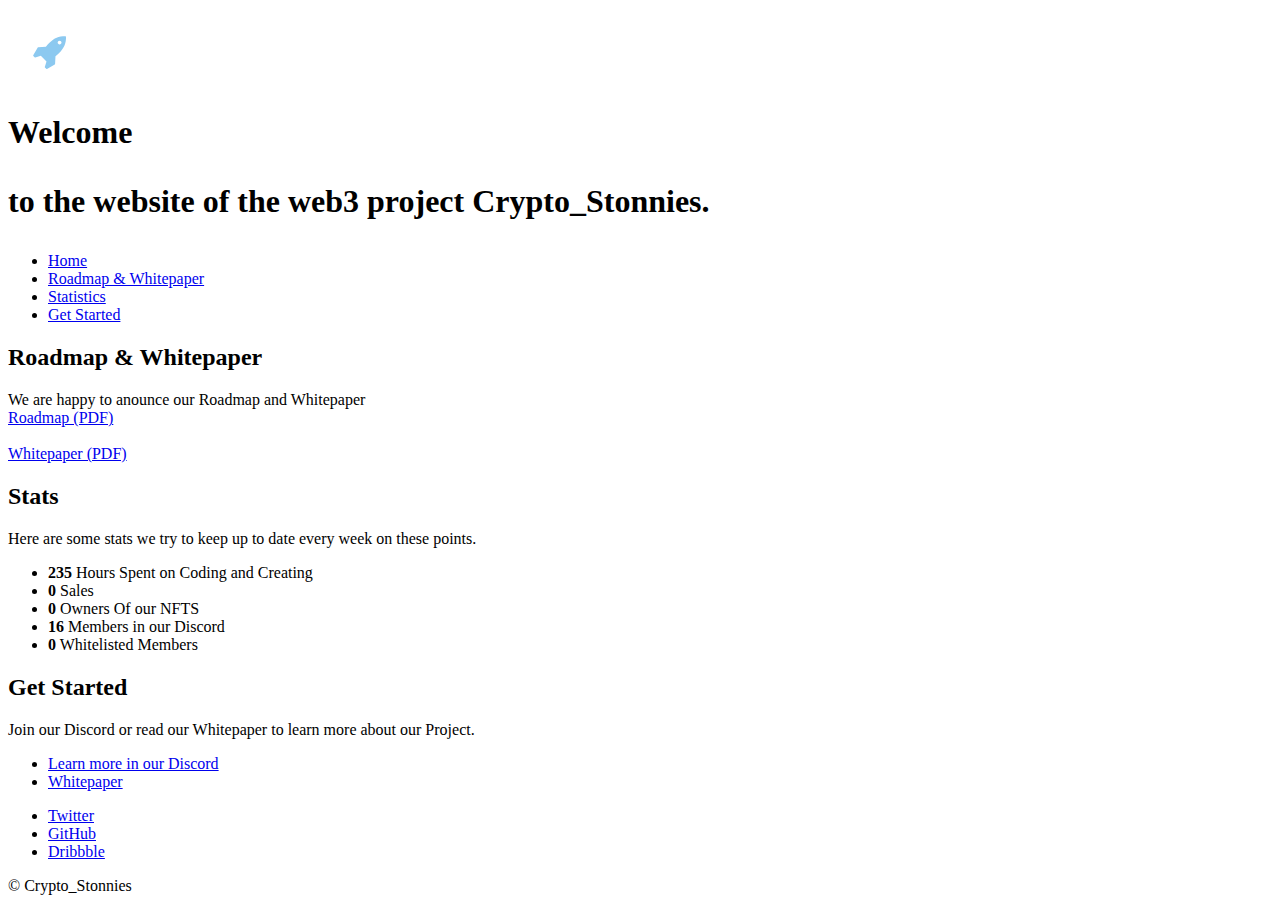
==== commit 37fbe918: "Update index.html" ====
--- a/index.html
+++ b/index.html
@@ -54,7 +54,7 @@
 								<ul class="statistics">
 									<li class="style1">
 										<span class="icon solid fa-code"></span>
-										<strong>5,120</strong> Hours Spent on Coding and Creating
+										<strong>235</strong> Hours Spent on Coding and Creating
 									</li>
 									<li class="style2">
 										<span class="icon solid fa-money-bill"></span>
@@ -70,7 +70,7 @@
 
 									<li class="style1">
 									<span class="icon solid fa-user"></span>
-									<strong>0</strong> WHitelisted Members 
+									<strong>0</strong> Whitelisted Members 
 								</ul>
 								<p class="content"></p>
 								<footer class="major">
@@ -87,7 +87,7 @@
 								<footer class="major">
 									<ul class="actions special">
 										<li><a href="https://discord.com/gr87Hf7fCu" class="button primary">Learn more in our Discord </a></li>
-										<li><a href="assets/pdf/Roadmap.pdf" class="button">Learn More</a></li>
+										<li><a href="assets/pdf/Whitepaper.pdf" class="button">Whitepaper</a></li>
 									</ul>
 									
 								</footer>
@@ -101,7 +101,7 @@
 							<ul class="icons">
 								<li><a href="https://twitter.com/Crypto_Stonnies" class="icon brands fa-twitter alt"><span class="label">Twitter</span></a></li>
 								<li><a href="https://github.com/unbeeyt" class="icon brands fa-github alt"><span class="label">GitHub</span></a></li>
-								<li><a href="https://discord.com/gr87Hf7fCu" class="icon brands fa-discord alt"><span class="label">Dribbble</span></a></li>
+								<li><a href="https://discord.gg/gr87Hf7fCu" class="icon brands fa-discord alt"><span class="label">Dribbble</span></a></li>
 							</ul>
 						</section>
 						<p class="copyright">&copy; Crypto_Stonnies</p>
@@ -119,4 +119,4 @@
 			<script src="assets/js/main.js"></script>
 
 	</body>
-</html>+</html>
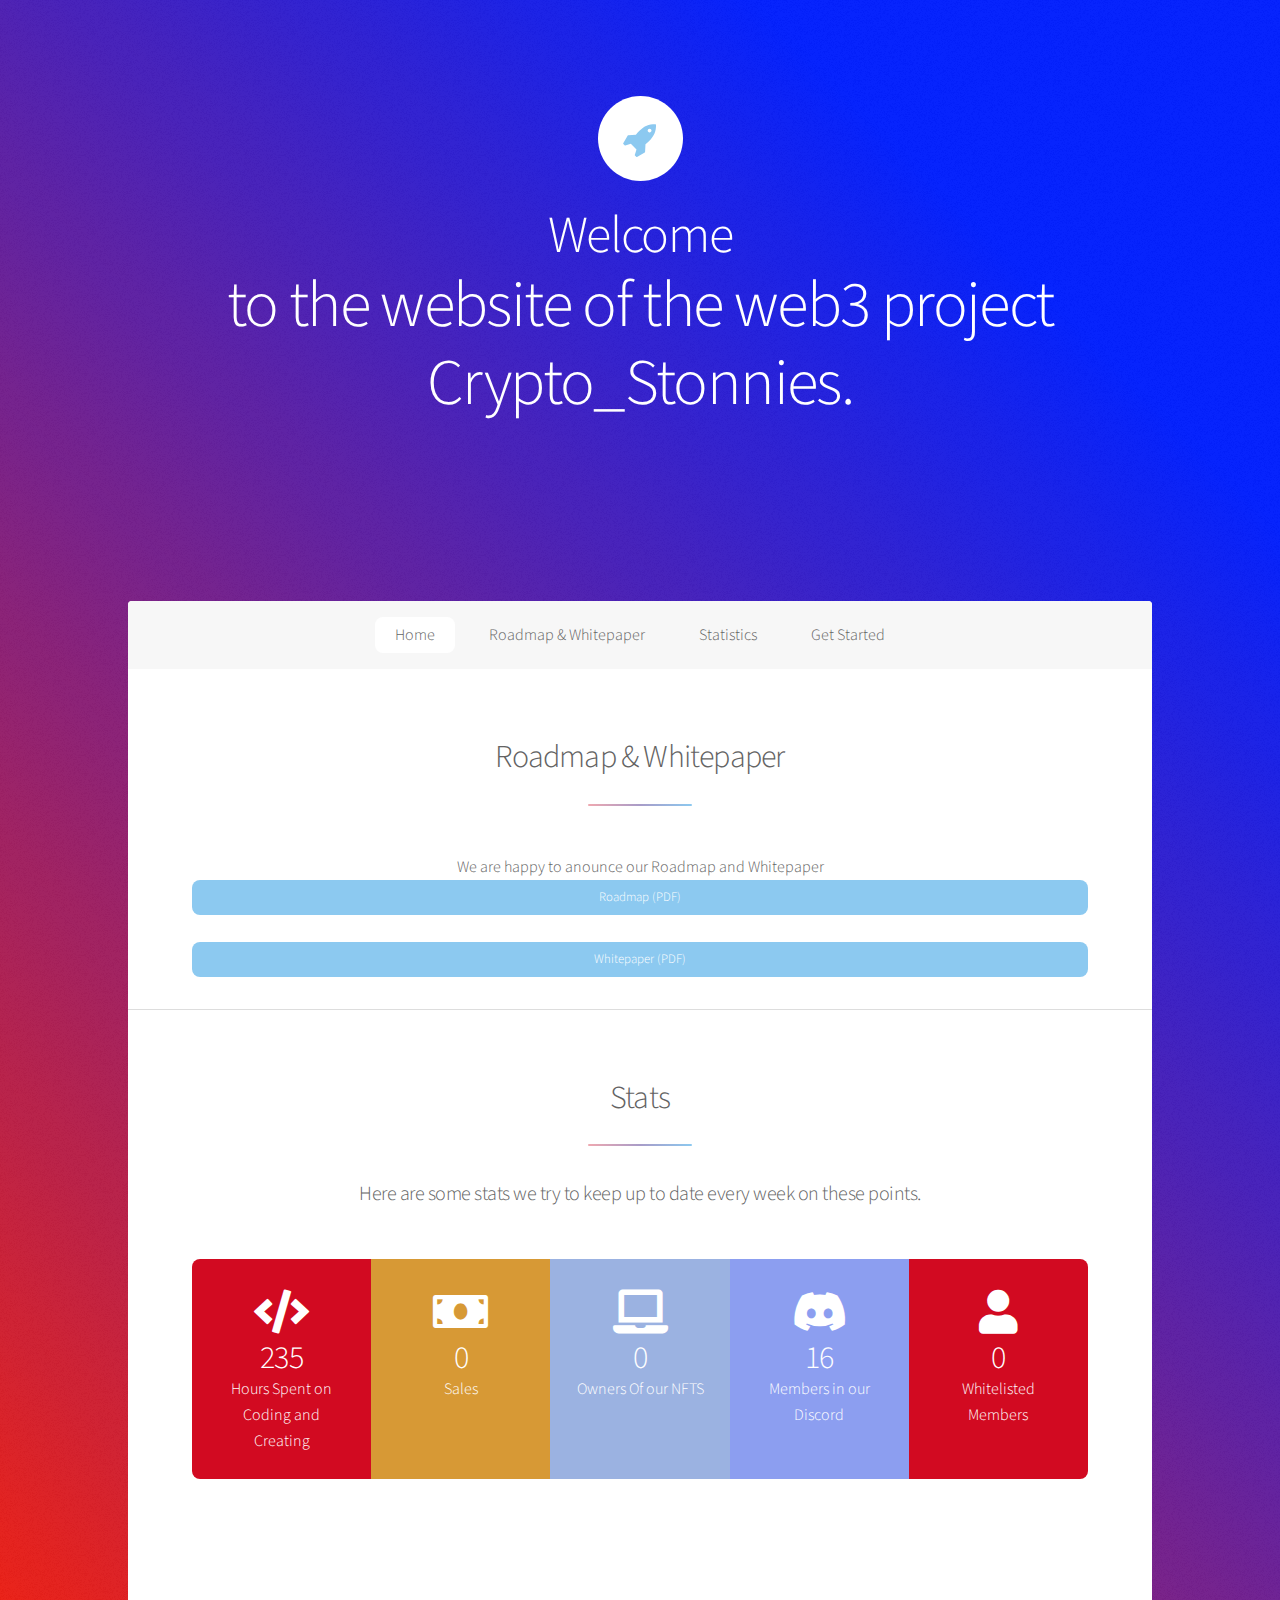
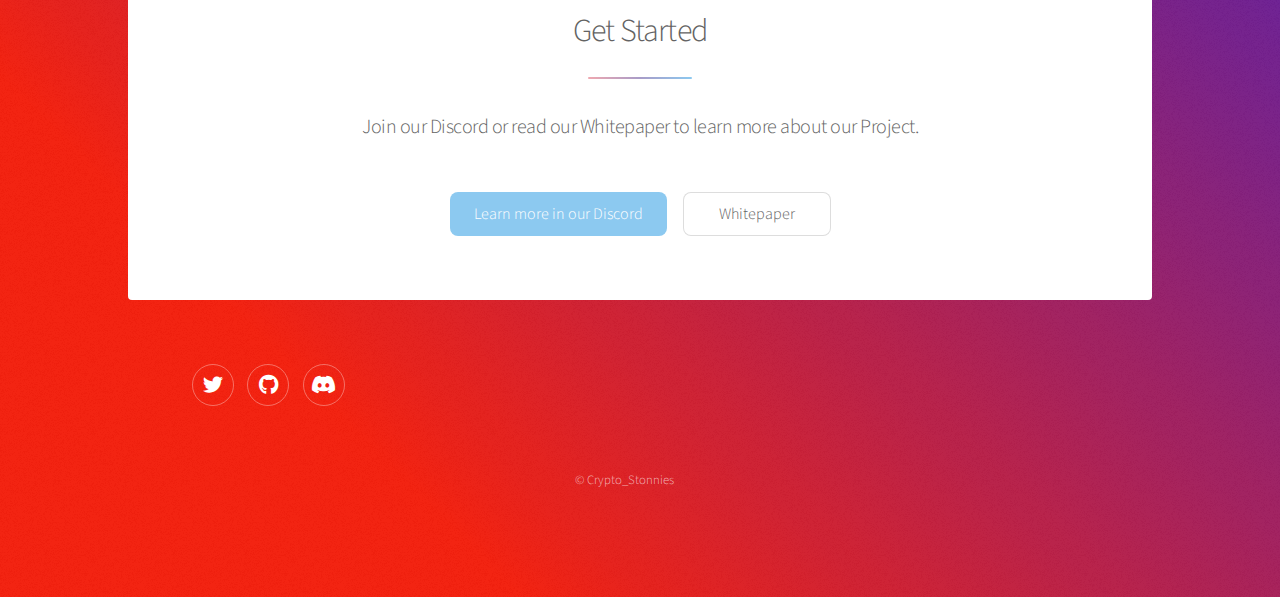
==== commit 6bed8fad: "🦯💧 Updated with Glitch" ====
--- a/index.html
+++ b/index.html
@@ -1,122 +1,150 @@
-
-<html>
-	<head>
-		<title>Crypto_Stonnies</title>
-		<meta charset="utf-8" />
-		<meta name="viewport" content="width=device-width, initial-scale=1, user-scalable="yes" />
-		<link rel="stylesheet" href="assets/css/main.css" />
-		<noscript><link rel="stylesheet" href="assets/css/noscript.css" /></noscript>
-
-	</head>
-	<body class="is-preload">
-
-		<!-- Wrapper -->
-			<div id="wrapper">
-
-				<!-- Header -->
-					<header id="header" class="alt">
-						<span class="logo"><img src="images/logo.svg" alt="" /></span>
-						<h1>Welcome
-						<p>to the website of the web3 project Crypto_Stonnies.</p>
-					</header>
-
-				<!-- Nav -->
-					<nav id="nav">
-						<ul>
-							<li><a href="#" class="active">Home</a></li>
-							<li><a href="#roadmap">Roadmap & Whitepaper</a></li>
-							<li><a href="#stats">Statistics</a></li>
-							<li><a href="#cta">Get Started</a></li>
-						</ul>
-					</nav>
-
-				<!-- Main -->
-					<div id="main">
-
-
-						<!-- First Section -->
-							<section id="roadmap" class="main special">
-								<header class="major">
-									<h2>Roadmap & Whitepaper</h2>
-								</header>
-								We are happy to anounce our Roadmap and Whitepaper
-								<br><a href="assets/pdf/Roadmap.pdf" class="button primary fit small">Roadmap (PDF)</a> </br>
-								<br><a href="assets/pdf/Whitepaper.pdf" class="button primary fit small">Whitepaper (PDF)</a></br>
-								</footer>
-							</section>
-
-						<!-- Second Section -->
-							<section id="stats" class="main special">
-								<header class="major">
-									<h2>Stats</h2>
-									<p>Here are some stats we try to keep up to date every week on these points.</p>
-								</header>
-								<ul class="statistics">
-									<li class="style1">
-										<span class="icon solid fa-code"></span>
-										<strong>235</strong> Hours Spent on Coding and Creating
-									</li>
-									<li class="style2">
-										<span class="icon solid fa-money-bill"></span>
-										<strong>0</strong> Sales
-									<li class="style4">
-										<span class="icon solid fa-laptop"></span>
-										<strong>0</strong> Owners Of our NFTS
-									</li>
-									<li class="style5">
-										<span class="icon brands fa-discord"></span>
-										<strong>16</strong>  Members in our Discord
-									</li>
-
-									<li class="style1">
-									<span class="icon solid fa-user"></span>
-									<strong>0</strong> Whitelisted Members 
-								</ul>
-								<p class="content"></p>
-								<footer class="major">
-									<ul class="actions special">
-									</ul>
-								</footer>
-
-						<!-- Get Started -->
-							<section id="cta" class="main special">
-								<header class="major">
-									<h2>Get Started</h2>
-									<p>Join our Discord or read our Whitepaper to learn more about our Project.</p>
-								</header>
-								<footer class="major">
-									<ul class="actions special">
-										<li><a href="https://discord.com/gr87Hf7fCu" class="button primary">Learn more in our Discord </a></li>
-										<li><a href="assets/pdf/Whitepaper.pdf" class="button">Whitepaper</a></li>
-									</ul>
-									
-								</footer>
-							</section>
-
-					</div>
-
-				<!-- Footer -->
-					<footer id="footer">
-						<section>
-							<ul class="icons">
-								<li><a href="https://twitter.com/Crypto_Stonnies" class="icon brands fa-twitter alt"><span class="label">Twitter</span></a></li>
-								<li><a href="https://github.com/unbeeyt" class="icon brands fa-github alt"><span class="label">GitHub</span></a></li>
-								<li><a href="https://discord.gg/gr87Hf7fCu" class="icon brands fa-discord alt"><span class="label">Dribbble</span></a></li>
-							</ul>
-						</section>
-						<p class="copyright">&copy; Crypto_Stonnies</p>
-					</footer>
-
-			</div>
-
-		<!-- Scripts -->
-			<script src="assets/js/jquery.min.js"></script>
-			<script src="assets/js/jquery.scrollex.min.js"></script>
-			<script src="assets/js/jquery.scrolly.min.js"></script>
-			<script src="assets/js/browser.min.js"></script>
-			<script src="assets/js/breakpoints.min.js"></script>
-			<script src="assets/js/util.js"></script>
-			<script src="assets/js/main.js"></script>
-
-	</body>
-</html>
+
+<html>
+	<head>
+		<title>Crypto_Stonnies</title>
+		<meta charset="utf-8" />
+		<meta name="viewport" content="width=device-width, initial-scale=1, user-scalable="yes" />
+		<link rel="stylesheet" href="assets/css/main.css" />
+		<noscript><link rel="stylesheet" href="assets/css/noscript.css" /></noscript>
+		<meta name="title" content="Unbee Design">
+
+		<meta name="description" content="Crypto_Stonnies">
+		
+		<meta name="image"
+		
+		content="">
+		
+		<meta property="og:type" content="website">
+		
+		<meta property="og:url" content="https://cryptostonnie.de">
+		
+		<meta property="og:title" content="Crypto_Stonnies">
+		
+		<meta property="og:description" content="Upgrade your NFT collection with Crypo_Stonnie the most promising NFT Project">
+		
+	  <meta property="og:image" content="">
+                                                                   
+                                                                   
+                                                                   
+                                                                   <!-- cookie banner--->
+                                                                   
+                                                                   
+                                                                   <script type="text/javascript">
+var _iub = _iub || [];
+_iub.csConfiguration = {"ccpaAcknowledgeOnDisplay":true,"consentOnContinuedBrowsing":false,"countryDetection":true,"enableCcpa":true,"enableLgpd":true,"floatingPreferencesButtonDisplay":"bottom-right","floatingPreferencesButtonIcon":false,"invalidateConsentWithoutLog":true,"lang":"en","lgpdAppliesGlobally":false,"perPurposeConsent":true,"siteId":2796291,"cookiePolicyId":54317330,"floatingPreferencesButtonCaption":true, "banner":{ "acceptButtonDisplay":true,"closeButtonDisplay":false,"customizeButtonDisplay":true,"explicitWithdrawal":true,"listPurposes":true,"position":"bottom","rejectButtonDisplay":true }};
+</script>
+<script type="text/javascript" src="//cdn.iubenda.com/cs/ccpa/stable/stub.js"></script>
+<script type="text/javascript" src="//cdn.iubenda.com/cs/stable/iubenda_cs.js" charset="UTF-8" async></script>
+	</head>
+	<body class="is-preload">
+
+		<!-- Wrapper -->
+			<div id="wrapper">
+
+				<!-- Header -->
+					<header id="header" class="alt">
+						<span class="logo"><img src="images/logo.svg" alt="" /></span>
+						<h1>Welcome
+						<p>to the website of the web3 project Crypto_Stonnies.</p>
+					</header>
+
+				<!-- Nav -->
+					<nav id="nav">
+						<ul>
+							<li><a href="#" class="active">Home</a></li>
+							<li><a href="#roadmap">Roadmap & Whitepaper</a></li>
+							<li><a href="#stats">Statistics</a></li>
+							<li><a href="#cta">Get Started</a></li>
+						</ul>
+					</nav>
+
+				<!-- Main -->
+					<div id="main">
+
+
+						<!-- First Section -->
+							<section id="roadmap" class="main special">
+								<header class="major">
+									<h2>Roadmap & Whitepaper</h2>
+								</header>
+								We are happy to anounce our Roadmap and Whitepaper
+								<br><a href="assets/pdf/Roadmap.pdf" class="button primary fit small">Roadmap (PDF)</a> </br>
+								<br><a href="assets/pdf/Whitepaper.pdf" class="button primary fit small">Whitepaper (PDF)</a></br>
+								</footer>
+							</section>
+
+						<!-- Second Section -->
+							<section id="stats" class="main special">
+								<header class="major">
+									<h2>Stats</h2>
+									<p>Here are some stats we try to keep up to date every week on these points.</p>
+								</header>
+								<ul class="statistics">
+									<li class="style1">
+										<span class="icon solid fa-code"></span>
+										<strong>235</strong> Hours Spent on Coding and Creating
+									</li>
+									<li class="style2">
+										<span class="icon solid fa-money-bill"></span>
+										<strong>0</strong> Sales
+									<li class="style4">
+										<span class="icon solid fa-laptop"></span>
+										<strong>0</strong> Owners Of our NFTS
+									</li>
+									<li class="style5">
+										<span class="icon brands fa-discord"></span>
+										<strong>16</strong>  Members in our Discord
+									</li>
+
+									<li class="style1">
+									<span class="icon solid fa-user"></span>
+									<strong>0</strong> Whitelisted Members 
+								</ul>
+								<p class="content"></p>
+								<footer class="major">
+									<ul class="actions special">
+									</ul>
+								</footer>
+
+						<!-- Get Started -->
+							<section id="cta" class="main special">
+								<header class="major">
+									<h2>Get Started</h2>
+									<p>Join our Discord or read our Whitepaper to learn more about our Project.</p>
+								</header>
+								<footer class="major">
+									<ul class="actions special">
+										<li><a href="https://discord.com/gr87Hf7fCu" class="button primary">Learn more in our Discord </a></li>
+										<li><a href="assets/pdf/Whitepaper.pdf" class="button">Whitepaper</a></li>
+									</ul>
+									
+								</footer>
+							</section>
+
+					</div>
+
+				<!-- Footer -->
+					<footer id="footer">
+						<section>
+							<ul class="icons">
+								<li><a href="https://twitter.com/Crypto_Stonnies" class="icon brands fa-twitter alt"><span class="label">Twitter</span></a></li>
+								<li><a href="https://github.com/unbeeyt" class="icon brands fa-github alt"><span class="label">GitHub</span></a></li>
+								<li><a href="https://discord.gg/gr87Hf7fCu" class="icon brands fa-discord alt"><span class="label">Dribbble</span></a></li>
+							</ul>
+						</section>
+						<p class="copyright">&copy; Crypto_Stonnies</p>
+					</footer>
+
+			</div>
+
+		<!-- Scripts -->
+			<script src="assets/js/jquery.min.js"></script>
+			<script src="assets/js/jquery.scrollex.min.js"></script>
+			<script src="assets/js/jquery.scrolly.min.js"></script>
+			<script src="assets/js/browser.min.js"></script>
+			<script src="assets/js/breakpoints.min.js"></script>
+			<script src="assets/js/util.js"></script>
+			<script src="assets/js/main.js"></script>
+
+	</body>
+</html>
--- a/assets/css/main.css
+++ b/assets/css/main.css
@@ -0,0 +1,3780 @@
+@import url(fontawesome-all.min.css);
+@import 'https://fonts.googleapis.com/css?family=Source+Sans+Pro:300,400';
+
+
+html, body, div, span, applet, object,
+iframe, h1, h2, h3, h4, h5, h6, p, blockquote,
+pre, a, abbr, acronym, address, big, cite,
+code, del, dfn, em, img, ins, kbd, q, s, samp,
+small, strike, strong, sub, sup, tt, var, b,
+u, i, center, dl, dt, dd, ol, ul, li, fieldset,
+form, label, legend, table, caption, tbody,
+tfoot, thead, tr, th, td, article, aside,
+canvas, details, embed, figure, figcaption,
+footer, header, hgroup, menu, nav, output, ruby,
+section, summary, time, mark, audio, video {
+	margin: 0;
+	padding: 0;
+	border: 0;
+	font-size: 100%;
+	font: inherit;
+	vertical-align: baseline;}
+
+article, aside, details, figcaption, figure,
+footer, header, hgroup, menu, nav, section {
+	display: block;}
+
+body {
+	line-height: 1;
+}
+
+ol, ul {
+	list-style: none;
+}
+
+blockquote, q {
+	quotes: none;
+}
+
+	blockquote:before, blockquote:after, q:before, q:after {
+		content: '';
+		content: none;
+	}
+
+table {
+	border-collapse: collapse;
+	border-spacing: 0;
+}
+
+body {
+	-webkit-text-size-adjust: none;
+}
+
+mark {
+	background-color: transparent;
+	color: inherit;
+}
+
+input::-moz-focus-inner {
+	border: 0;
+	padding: 0;
+}
+
+input, select, textarea {
+	-moz-appearance: none;
+	-webkit-appearance: none;
+	-ms-appearance: none;
+	appearance: none;
+}
+
+/* Basic */
+
+	@-ms-viewport {
+		width: device-width;
+	}
+
+	body {
+		-ms-overflow-style: scrollbar;
+	}
+
+	@media screen and (max-width: 480px) {
+
+		html, body {
+			min-width: 320px;
+		}
+
+	}
+
+	html {
+		box-sizing: border-box;
+	}
+
+	*, *:before, *:after {
+		box-sizing: inherit;
+	}
+
+	body {
+		background-color: #935d8c;
+		background-image: url("images/overlay.png"), -moz-linear-gradient(45deg, #f71e0a 15%, #001eff 85%);
+		background-image: url("images/overlay.png"), -webkit-linear-gradient(45deg, #f71e0a 15%, #001eff 85%);
+		background-image: url("images/overlay.png"), -ms-linear-gradient(45deg, #f71e0a 15%, #001eff 85%);
+		background-image: url("images/overlay.png"), linear-gradient(45deg, #f71e0a 15%, #001eff 85%);
+	}
+
+		body.is-preload *, body.is-preload *:before, body.is-preload *:after {
+			-moz-animation: none !important;
+			-webkit-animation: none !important;
+			-ms-animation: none !important;
+			animation: none !important;
+			-moz-transition: none !important;
+			-webkit-transition: none !important;
+			-ms-transition: none !important;
+			transition: none !important;
+		}
+
+/* Type */
+
+	body {
+		background-color: #0d00ff;
+		color: rgba(255, 255, 255, 0.65);
+	}
+
+	body, input, select, textarea {
+		font-family: "Source Sans Pro", Helvetica, sans-serif;
+		font-size: 17pt;
+		font-weight: 300;
+		line-height: 1.65;
+	}
+
+		@media screen and (max-width: 1680px) {
+
+			body, input, select, textarea {
+				font-size: 14pt;
+			}
+
+		}
+
+		@media screen and (max-width: 1280px) {
+
+			body, input, select, textarea {
+				font-size: 12pt;
+			}
+
+		}
+
+		@media screen and (max-width: 360px) {
+
+			body, input, select, textarea {
+				font-size: 11pt;
+			}
+
+		}
+
+	a {
+		-moz-transition: color 0.2s ease, border-bottom 0.2s ease;
+		-webkit-transition: color 0.2s ease, border-bottom 0.2s ease;
+		-ms-transition: color 0.2s ease, border-bottom 0.2s ease;
+		transition: color 0.2s ease, border-bottom 0.2s ease;
+		text-decoration: none;
+		border-bottom: dotted 1px;
+		color: inherit;
+	}
+
+		a:hover {
+			border-bottom-color: transparent;
+		}
+
+	strong, b {
+		font-weight: 400;
+	}
+
+	em, i {
+		font-style: italic;
+	}
+
+	p {
+		margin: 0 0 2em 0;
+	}
+
+		p.content {
+			-moz-columns: 20em 2;
+			-webkit-columns: 20em 2;
+			-ms-columns: 20em 2;
+			columns: 20em 2;
+			-moz-column-gap: 2em;
+			-webkit-column-gap: 2em;
+			-ms-column-gap: 2em;
+			column-gap: 2em;
+			text-align: justify;
+		}
+
+	h1, h2, h3, h4, h5, h6 {
+		font-weight: 300;
+		line-height: 1.5;
+		margin: 0 0 0.7em 0;
+		letter-spacing: -0.025em;
+	}
+
+		h1 a, h2 a, h3 a, h4 a, h5 a, h6 a {
+			color: inherit;
+			text-decoration: none;
+		}
+
+	h1 {
+		font-size: 2.5em;
+		line-height: 1.2;
+	}
+
+	h2 {
+		font-size: 1.5em;
+	}
+
+	h3 {
+		font-size: 1.25em;
+	}
+
+	h4 {
+		font-size: 1.1em;
+	}
+
+	h5 {
+		font-size: 0.9em;
+	}
+
+	h6 {
+		font-size: 0.7em;
+	}
+
+	@media screen and (max-width: 736px) {
+
+		h1 {
+			font-size: 2em;
+		}
+
+	}
+
+	sub {
+		font-size: 0.8em;
+		position: relative;
+		top: 0.5em;
+	}
+
+	sup {
+		font-size: 0.8em;
+		position: relative;
+		top: -0.5em;
+	}
+
+	blockquote {
+		border-left: solid 4px;
+		font-style: italic;
+		margin: 0 0 2em 0;
+		padding: 0.5em 0 0.5em 2em;
+	}
+
+	code {
+		border-radius: 8px;
+		border: solid 1px;
+		font-family: "Courier New", monospace;
+		font-size: 0.9em;
+		margin: 0 0.25em;
+		padding: 0.25em 0.65em;
+	}
+
+	pre {
+		-webkit-overflow-scrolling: touch;
+		font-family: "Courier New", monospace;
+		font-size: 0.9em;
+		margin: 0 0 2em 0;
+	}
+
+		pre code {
+			display: block;
+			line-height: 1.75;
+			padding: 1em 1.5em;
+			overflow-x: auto;
+		}
+
+	hr {
+		border: 0;
+		border-bottom: solid 1px;
+		margin: 2em 0;
+	}
+
+		hr.major {
+			margin: 3em 0;
+		}
+
+	.align-left {
+		text-align: left;
+	}
+
+	.align-center {
+		text-align: center;
+	}
+
+	.align-right {
+		text-align: right;
+	}
+
+	input, select, textarea {
+		color: #ffffff;
+	}
+
+	a:hover {
+		color: #ffffff;
+	}
+
+	strong, b {
+		color: #ffffff;
+	}
+
+	h1, h2, h3, h4, h5, h6 {
+		color: #ffffff;
+	}
+
+	blockquote {
+		border-left-color: rgba(255, 255, 255, 0.35);
+	}
+
+	code {
+		background: rgba(255, 255, 255, 0.075);
+		border-color: rgba(255, 255, 255, 0.35);
+	}
+
+	hr {
+		border-bottom-color: rgba(255, 255, 255, 0.35);
+	}
+
+/* Row */
+
+	.row {
+		display: flex;
+		flex-wrap: wrap;
+		box-sizing: border-box;
+		align-items: stretch;
+	}
+
+		.row > * {
+			box-sizing: border-box;
+		}
+
+		.row.gtr-uniform > * > :last-child {
+			margin-bottom: 0;
+		}
+
+		.row.aln-left {
+			justify-content: flex-start;
+		}
+
+		.row.aln-center {
+			justify-content: center;
+		}
+
+		.row.aln-right {
+			justify-content: flex-end;
+		}
+
+		.row.aln-top {
+			align-items: flex-start;
+		}
+
+		.row.aln-middle {
+			align-items: center;
+		}
+
+		.row.aln-bottom {
+			align-items: flex-end;
+		}
+
+		.row > .imp {
+			order: -1;
+		}
+
+		.row > .col-1 {
+			width: 8.33333%;
+		}
+
+		.row > .off-1 {
+			margin-left: 8.33333%;
+		}
+
+		.row > .col-2 {
+			width: 16.66667%;
+		}
+
+		.row > .off-2 {
+			margin-left: 16.66667%;
+		}
+
+		.row > .col-3 {
+			width: 25%;
+		}
+
+		.row > .off-3 {
+			margin-left: 25%;
+		}
+
+		.row > .col-4 {
+			width: 33.33333%;
+		}
+
+		.row > .off-4 {
+			margin-left: 33.33333%;
+		}
+
+		.row > .col-5 {
+			width: 41.66667%;
+		}
+
+		.row > .off-5 {
+			margin-left: 41.66667%;
+		}
+
+		.row > .col-6 {
+			width: 50%;
+		}
+
+		.row > .off-6 {
+			margin-left: 50%;
+		}
+
+		.row > .col-7 {
+			width: 58.33333%;
+		}
+
+		.row > .off-7 {
+			margin-left: 58.33333%;
+		}
+
+		.row > .col-8 {
+			width: 66.66667%;
+		}
+
+		.row > .off-8 {
+			margin-left: 66.66667%;
+		}
+
+		.row > .col-9 {
+			width: 75%;
+		}
+
+		.row > .off-9 {
+			margin-left: 75%;
+		}
+
+		.row > .col-10 {
+			width: 83.33333%;
+		}
+
+		.row > .off-10 {
+			margin-left: 83.33333%;
+		}
+
+		.row > .col-11 {
+			width: 91.66667%;
+		}
+
+		.row > .off-11 {
+			margin-left: 91.66667%;
+		}
+
+		.row > .col-12 {
+			width: 100%;
+		}
+
+		.row > .off-12 {
+			margin-left: 100%;
+		}
+
+		.row.gtr-0 {
+			margin-top: 0;
+			margin-left: 0em;
+		}
+
+			.row.gtr-0 > * {
+				padding: 0 0 0 0em;
+			}
+
+			.row.gtr-0.gtr-uniform {
+				margin-top: 0em;
+			}
+
+				.row.gtr-0.gtr-uniform > * {
+					padding-top: 0em;
+				}
+
+		.row.gtr-25 {
+			margin-top: 0;
+			margin-left: -0.375em;
+		}
+
+			.row.gtr-25 > * {
+				padding: 0 0 0 0.375em;
+			}
+
+			.row.gtr-25.gtr-uniform {
+				margin-top: -0.375em;
+			}
+
+				.row.gtr-25.gtr-uniform > * {
+					padding-top: 0.375em;
+				}
+
+		.row.gtr-50 {
+			margin-top: 0;
+			margin-left: -0.75em;
+		}
+
+			.row.gtr-50 > * {
+				padding: 0 0 0 0.75em;
+			}
+
+			.row.gtr-50.gtr-uniform {
+				margin-top: -0.75em;
+			}
+
+				.row.gtr-50.gtr-uniform > * {
+					padding-top: 0.75em;
+				}
+
+		.row {
+			margin-top: 0;
+			margin-left: -1.5em;
+		}
+
+			.row > * {
+				padding: 0 0 0 1.5em;
+			}
+
+			.row.gtr-uniform {
+				margin-top: -1.5em;
+			}
+
+				.row.gtr-uniform > * {
+					padding-top: 1.5em;
+				}
+
+		.row.gtr-150 {
+			margin-top: 0;
+			margin-left: -2.25em;
+		}
+
+			.row.gtr-150 > * {
+				padding: 0 0 0 2.25em;
+			}
+
+			.row.gtr-150.gtr-uniform {
+				margin-top: -2.25em;
+			}
+
+				.row.gtr-150.gtr-uniform > * {
+					padding-top: 2.25em;
+				}
+
+		.row.gtr-200 {
+			margin-top: 0;
+			margin-left: -3em;
+		}
+
+			.row.gtr-200 > * {
+				padding: 0 0 0 3em;
+			}
+
+			.row.gtr-200.gtr-uniform {
+				margin-top: -3em;
+			}
+
+				.row.gtr-200.gtr-uniform > * {
+					padding-top: 3em;
+				}
+
+		@media screen and (max-width: 1680px) {
+
+			.row {
+				display: flex;
+				flex-wrap: wrap;
+				box-sizing: border-box;
+				align-items: stretch;
+			}
+
+				.row > * {
+					box-sizing: border-box;
+				}
+
+				.row.gtr-uniform > * > :last-child {
+					margin-bottom: 0;
+				}
+
+				.row.aln-left {
+					justify-content: flex-start;
+				}
+
+				.row.aln-center {
+					justify-content: center;
+				}
+
+				.row.aln-right {
+					justify-content: flex-end;
+				}
+
+				.row.aln-top {
+					align-items: flex-start;
+				}
+
+				.row.aln-middle {
+					align-items: center;
+				}
+
+				.row.aln-bottom {
+					align-items: flex-end;
+				}
+
+				.row > .imp-xlarge {
+					order: -1;
+				}
+
+				.row > .col-1-xlarge {
+					width: 8.33333%;
+				}
+
+				.row > .off-1-xlarge {
+					margin-left: 8.33333%;
+				}
+
+				.row > .col-2-xlarge {
+					width: 16.66667%;
+				}
+
+				.row > .off-2-xlarge {
+					margin-left: 16.66667%;
+				}
+
+				.row > .col-3-xlarge {
+					width: 25%;
+				}
+
+				.row > .off-3-xlarge {
+					margin-left: 25%;
+				}
+
+				.row > .col-4-xlarge {
+					width: 33.33333%;
+				}
+
+				.row > .off-4-xlarge {
+					margin-left: 33.33333%;
+				}
+
+				.row > .col-5-xlarge {
+					width: 41.66667%;
+				}
+
+				.row > .off-5-xlarge {
+					margin-left: 41.66667%;
+				}
+
+				.row > .col-6-xlarge {
+					width: 50%;
+				}
+
+				.row > .off-6-xlarge {
+					margin-left: 50%;
+				}
+
+				.row > .col-7-xlarge {
+					width: 58.33333%;
+				}
+
+				.row > .off-7-xlarge {
+					margin-left: 58.33333%;
+				}
+
+				.row > .col-8-xlarge {
+					width: 66.66667%;
+				}
+
+				.row > .off-8-xlarge {
+					margin-left: 66.66667%;
+				}
+
+				.row > .col-9-xlarge {
+					width: 75%;
+				}
+
+				.row > .off-9-xlarge {
+					margin-left: 75%;
+				}
+
+				.row > .col-10-xlarge {
+					width: 83.33333%;
+				}
+
+				.row > .off-10-xlarge {
+					margin-left: 83.33333%;
+				}
+
+				.row > .col-11-xlarge {
+					width: 91.66667%;
+				}
+
+				.row > .off-11-xlarge {
+					margin-left: 91.66667%;
+				}
+
+				.row > .col-12-xlarge {
+					width: 100%;
+				}
+
+				.row > .off-12-xlarge {
+					margin-left: 100%;
+				}
+
+				.row.gtr-0 {
+					margin-top: 0;
+					margin-left: 0em;
+				}
+
+					.row.gtr-0 > * {
+						padding: 0 0 0 0em;
+					}
+
+					.row.gtr-0.gtr-uniform {
+						margin-top: 0em;
+					}
+
+						.row.gtr-0.gtr-uniform > * {
+							padding-top: 0em;
+						}
+
+				.row.gtr-25 {
+					margin-top: 0;
+					margin-left: -0.375em;
+				}
+
+					.row.gtr-25 > * {
+						padding: 0 0 0 0.375em;
+					}
+
+					.row.gtr-25.gtr-uniform {
+						margin-top: -0.375em;
+					}
+
+						.row.gtr-25.gtr-uniform > * {
+							padding-top: 0.375em;
+						}
+
+				.row.gtr-50 {
+					margin-top: 0;
+					margin-left: -0.75em;
+				}
+
+					.row.gtr-50 > * {
+						padding: 0 0 0 0.75em;
+					}
+
+					.row.gtr-50.gtr-uniform {
+						margin-top: -0.75em;
+					}
+
+						.row.gtr-50.gtr-uniform > * {
+							padding-top: 0.75em;
+						}
+
+				.row {
+					margin-top: 0;
+					margin-left: -1.5em;
+				}
+
+					.row > * {
+						padding: 0 0 0 1.5em;
+					}
+
+					.row.gtr-uniform {
+						margin-top: -1.5em;
+					}
+
+						.row.gtr-uniform > * {
+							padding-top: 1.5em;
+						}
+
+				.row.gtr-150 {
+					margin-top: 0;
+					margin-left: -2.25em;
+				}
+
+					.row.gtr-150 > * {
+						padding: 0 0 0 2.25em;
+					}
+
+					.row.gtr-150.gtr-uniform {
+						margin-top: -2.25em;
+					}
+
+						.row.gtr-150.gtr-uniform > * {
+							padding-top: 2.25em;
+						}
+
+				.row.gtr-200 {
+					margin-top: 0;
+					margin-left: -3em;
+				}
+
+					.row.gtr-200 > * {
+						padding: 0 0 0 3em;
+					}
+
+					.row.gtr-200.gtr-uniform {
+						margin-top: -3em;
+					}
+
+						.row.gtr-200.gtr-uniform > * {
+							padding-top: 3em;
+						}
+
+		}
+
+		@media screen and (max-width: 1280px) {
+
+			.row {
+				display: flex;
+				flex-wrap: wrap;
+				box-sizing: border-box;
+				align-items: stretch;
+			}
+
+				.row > * {
+					box-sizing: border-box;
+				}
+
+				.row.gtr-uniform > * > :last-child {
+					margin-bottom: 0;
+				}
+
+				.row.aln-left {
+					justify-content: flex-start;
+				}
+
+				.row.aln-center {
+					justify-content: center;
+				}
+
+				.row.aln-right {
+					justify-content: flex-end;
+				}
+
+				.row.aln-top {
+					align-items: flex-start;
+				}
+
+				.row.aln-middle {
+					align-items: center;
+				}
+
+				.row.aln-bottom {
+					align-items: flex-end;
+				}
+
+				.row > .imp-large {
+					order: -1;
+				}
+
+				.row > .col-1-large {
+					width: 8.33333%;
+				}
+
+				.row > .off-1-large {
+					margin-left: 8.33333%;
+				}
+
+				.row > .col-2-large {
+					width: 16.66667%;
+				}
+
+				.row > .off-2-large {
+					margin-left: 16.66667%;
+				}
+
+				.row > .col-3-large {
+					width: 25%;
+				}
+
+				.row > .off-3-large {
+					margin-left: 25%;
+				}
+
+				.row > .col-4-large {
+					width: 33.33333%;
+				}
+
+				.row > .off-4-large {
+					margin-left: 33.33333%;
+				}
+
+				.row > .col-5-large {
+					width: 41.66667%;
+				}
+
+				.row > .off-5-large {
+					margin-left: 41.66667%;
+				}
+
+				.row > .col-6-large {
+					width: 50%;
+				}
+
+				.row > .off-6-large {
+					margin-left: 50%;
+				}
+
+				.row > .col-7-large {
+					width: 58.33333%;
+				}
+
+				.row > .off-7-large {
+					margin-left: 58.33333%;
+				}
+
+				.row > .col-8-large {
+					width: 66.66667%;
+				}
+
+				.row > .off-8-large {
+					margin-left: 66.66667%;
+				}
+
+				.row > .col-9-large {
+					width: 75%;
+				}
+
+				.row > .off-9-large {
+					margin-left: 75%;
+				}
+
+				.row > .col-10-large {
+					width: 83.33333%;
+				}
+
+				.row > .off-10-large {
+					margin-left: 83.33333%;
+				}
+
+				.row > .col-11-large {
+					width: 91.66667%;
+				}
+
+				.row > .off-11-large {
+					margin-left: 91.66667%;
+				}
+
+				.row > .col-12-large {
+					width: 100%;
+				}
+
+				.row > .off-12-large {
+					margin-left: 100%;
+				}
+
+				.row.gtr-0 {
+					margin-top: 0;
+					margin-left: 0em;
+				}
+
+					.row.gtr-0 > * {
+						padding: 0 0 0 0em;
+					}
+
+					.row.gtr-0.gtr-uniform {
+						margin-top: 0em;
+					}
+
+						.row.gtr-0.gtr-uniform > * {
+							padding-top: 0em;
+						}
+
+				.row.gtr-25 {
+					margin-top: 0;
+					margin-left: -0.375em;
+				}
+
+					.row.gtr-25 > * {
+						padding: 0 0 0 0.375em;
+					}
+
+					.row.gtr-25.gtr-uniform {
+						margin-top: -0.375em;
+					}
+
+						.row.gtr-25.gtr-uniform > * {
+							padding-top: 0.375em;
+						}
+
+				.row.gtr-50 {
+					margin-top: 0;
+					margin-left: -0.75em;
+				}
+
+					.row.gtr-50 > * {
+						padding: 0 0 0 0.75em;
+					}
+
+					.row.gtr-50.gtr-uniform {
+						margin-top: -0.75em;
+					}
+
+						.row.gtr-50.gtr-uniform > * {
+							padding-top: 0.75em;
+						}
+
+				.row {
+					margin-top: 0;
+					margin-left: -1.5em;
+				}
+
+					.row > * {
+						padding: 0 0 0 1.5em;
+					}
+
+					.row.gtr-uniform {
+						margin-top: -1.5em;
+					}
+
+						.row.gtr-uniform > * {
+							padding-top: 1.5em;
+						}
+
+				.row.gtr-150 {
+					margin-top: 0;
+					margin-left: -2.25em;
+				}
+
+					.row.gtr-150 > * {
+						padding: 0 0 0 2.25em;
+					}
+
+					.row.gtr-150.gtr-uniform {
+						margin-top: -2.25em;
+					}
+
+						.row.gtr-150.gtr-uniform > * {
+							padding-top: 2.25em;
+						}
+
+				.row.gtr-200 {
+					margin-top: 0;
+					margin-left: -3em;
+				}
+
+					.row.gtr-200 > * {
+						padding: 0 0 0 3em;
+					}
+
+					.row.gtr-200.gtr-uniform {
+						margin-top: -3em;
+					}
+
+						.row.gtr-200.gtr-uniform > * {
+							padding-top: 3em;
+						}
+
+		}
+
+		@media screen and (max-width: 980px) {
+
+			.row {
+				display: flex;
+				flex-wrap: wrap;
+				box-sizing: border-box;
+				align-items: stretch;
+			}
+
+				.row > * {
+					box-sizing: border-box;
+				}
+
+				.row.gtr-uniform > * > :last-child {
+					margin-bottom: 0;
+				}
+
+				.row.aln-left {
+					justify-content: flex-start;
+				}
+
+				.row.aln-center {
+					justify-content: center;
+				}
+
+				.row.aln-right {
+					justify-content: flex-end;
+				}
+
+				.row.aln-top {
+					align-items: flex-start;
+				}
+
+				.row.aln-middle {
+					align-items: center;
+				}
+
+				.row.aln-bottom {
+					align-items: flex-end;
+				}
+
+				.row > .imp-medium {
+					order: -1;
+				}
+
+				.row > .col-1-medium {
+					width: 8.33333%;
+				}
+
+				.row > .off-1-medium {
+					margin-left: 8.33333%;
+				}
+
+				.row > .col-2-medium {
+					width: 16.66667%;
+				}
+
+				.row > .off-2-medium {
+					margin-left: 16.66667%;
+				}
+
+				.row > .col-3-medium {
+					width: 25%;
+				}
+
+				.row > .off-3-medium {
+					margin-left: 25%;
+				}
+
+				.row > .col-4-medium {
+					width: 33.33333%;
+				}
+
+				.row > .off-4-medium {
+					margin-left: 33.33333%;
+				}
+
+				.row > .col-5-medium {
+					width: 41.66667%;
+				}
+
+				.row > .off-5-medium {
+					margin-left: 41.66667%;
+				}
+
+				.row > .col-6-medium {
+					width: 50%;
+				}
+
+				.row > .off-6-medium {
+					margin-left: 50%;
+				}
+
+				.row > .col-7-medium {
+					width: 58.33333%;
+				}
+
+				.row > .off-7-medium {
+					margin-left: 58.33333%;
+				}
+
+				.row > .col-8-medium {
+					width: 66.66667%;
+				}
+
+				.row > .off-8-medium {
+					margin-left: 66.66667%;
+				}
+
+				.row > .col-9-medium {
+					width: 75%;
+				}
+
+				.row > .off-9-medium {
+					margin-left: 75%;
+				}
+
+				.row > .col-10-medium {
+					width: 83.33333%;
+				}
+
+				.row > .off-10-medium {
+					margin-left: 83.33333%;
+				}
+
+				.row > .col-11-medium {
+					width: 91.66667%;
+				}
+
+				.row > .off-11-medium {
+					margin-left: 91.66667%;
+				}
+
+				.row > .col-12-medium {
+					width: 100%;
+				}
+
+				.row > .off-12-medium {
+					margin-left: 100%;
+				}
+
+				.row.gtr-0 {
+					margin-top: 0;
+					margin-left: 0em;
+				}
+
+					.row.gtr-0 > * {
+						padding: 0 0 0 0em;
+					}
+
+					.row.gtr-0.gtr-uniform {
+						margin-top: 0em;
+					}
+
+						.row.gtr-0.gtr-uniform > * {
+							padding-top: 0em;
+						}
+
+				.row.gtr-25 {
+					margin-top: 0;
+					margin-left: -0.375em;
+				}
+
+					.row.gtr-25 > * {
+						padding: 0 0 0 0.375em;
+					}
+
+					.row.gtr-25.gtr-uniform {
+						margin-top: -0.375em;
+					}
+
+						.row.gtr-25.gtr-uniform > * {
+							padding-top: 0.375em;
+						}
+
+				.row.gtr-50 {
+					margin-top: 0;
+					margin-left: -0.75em;
+				}
+
+					.row.gtr-50 > * {
+						padding: 0 0 0 0.75em;
+					}
+
+					.row.gtr-50.gtr-uniform {
+						margin-top: -0.75em;
+					}
+
+						.row.gtr-50.gtr-uniform > * {
+							padding-top: 0.75em;
+						}
+
+				.row {
+					margin-top: 0;
+					margin-left: -1.5em;
+				}
+
+					.row > * {
+						padding: 0 0 0 1.5em;
+					}
+
+					.row.gtr-uniform {
+						margin-top: -1.5em;
+					}
+
+						.row.gtr-uniform > * {
+							padding-top: 1.5em;
+						}
+
+				.row.gtr-150 {
+					margin-top: 0;
+					margin-left: -2.25em;
+				}
+
+					.row.gtr-150 > * {
+						padding: 0 0 0 2.25em;
+					}
+
+					.row.gtr-150.gtr-uniform {
+						margin-top: -2.25em;
+					}
+
+						.row.gtr-150.gtr-uniform > * {
+							padding-top: 2.25em;
+						}
+
+				.row.gtr-200 {
+					margin-top: 0;
+					margin-left: -3em;
+				}
+
+					.row.gtr-200 > * {
+						padding: 0 0 0 3em;
+					}
+
+					.row.gtr-200.gtr-uniform {
+						margin-top: -3em;
+					}
+
+						.row.gtr-200.gtr-uniform > * {
+							padding-top: 3em;
+						}
+
+		}
+
+		@media screen and (max-width: 736px) {
+
+			.row {
+				display: flex;
+				flex-wrap: wrap;
+				box-sizing: border-box;
+				align-items: stretch;
+			}
+
+				.row > * {
+					box-sizing: border-box;
+				}
+
+				.row.gtr-uniform > * > :last-child {
+					margin-bottom: 0;
+				}
+
+				.row.aln-left {
+					justify-content: flex-start;
+				}
+
+				.row.aln-center {
+					justify-content: center;
+				}
+
+				.row.aln-right {
+					justify-content: flex-end;
+				}
+
+				.row.aln-top {
+					align-items: flex-start;
+				}
+
+				.row.aln-middle {
+					align-items: center;
+				}
+
+				.row.aln-bottom {
+					align-items: flex-end;
+				}
+
+				.row > .imp-small {
+					order: -1;
+				}
+
+				.row > .col-1-small {
+					width: 8.33333%;
+				}
+
+				.row > .off-1-small {
+					margin-left: 8.33333%;
+				}
+
+				.row > .col-2-small {
+					width: 16.66667%;
+				}
+
+				.row > .off-2-small {
+					margin-left: 16.66667%;
+				}
+
+				.row > .col-3-small {
+					width: 25%;
+				}
+
+				.row > .off-3-small {
+					margin-left: 25%;
+				}
+
+				.row > .col-4-small {
+					width: 33.33333%;
+				}
+
+				.row > .off-4-small {
+					margin-left: 33.33333%;
+				}
+
+				.row > .col-5-small {
+					width: 41.66667%;
+				}
+
+				.row > .off-5-small {
+					margin-left: 41.66667%;
+				}
+
+				.row > .col-6-small {
+					width: 50%;
+				}
+
+				.row > .off-6-small {
+					margin-left: 50%;
+				}
+
+				.row > .col-7-small {
+					width: 58.33333%;
+				}
+
+				.row > .off-7-small {
+					margin-left: 58.33333%;
+				}
+
+				.row > .col-8-small {
+					width: 66.66667%;
+				}
+
+				.row > .off-8-small {
+					margin-left: 66.66667%;
+				}
+
+				.row > .col-9-small {
+					width: 75%;
+				}
+
+				.row > .off-9-small {
+					margin-left: 75%;
+				}
+
+				.row > .col-10-small {
+					width: 83.33333%;
+				}
+
+				.row > .off-10-small {
+					margin-left: 83.33333%;
+				}
+
+				.row > .col-11-small {
+					width: 91.66667%;
+				}
+
+				.row > .off-11-small {
+					margin-left: 91.66667%;
+				}
+
+				.row > .col-12-small {
+					width: 100%;
+				}
+
+				.row > .off-12-small {
+					margin-left: 100%;
+				}
+
+				.row.gtr-0 {
+					margin-top: 0;
+					margin-left: 0em;
+				}
+
+					.row.gtr-0 > * {
+						padding: 0 0 0 0em;
+					}
+
+					.row.gtr-0.gtr-uniform {
+						margin-top: 0em;
+					}
+
+						.row.gtr-0.gtr-uniform > * {
+							padding-top: 0em;
+						}
+
+				.row.gtr-25 {
+					margin-top: 0;
+					margin-left: -0.25em;
+				}
+
+					.row.gtr-25 > * {
+						padding: 0 0 0 0.25em;
+					}
+
+					.row.gtr-25.gtr-uniform {
+						margin-top: -0.25em;
+					}
+
+						.row.gtr-25.gtr-uniform > * {
+							padding-top: 0.25em;
+						}
+
+				.row.gtr-50 {
+					margin-top: 0;
+					margin-left: -0.5em;
+				}
+
+					.row.gtr-50 > * {
+						padding: 0 0 0 0.5em;
+					}
+
+					.row.gtr-50.gtr-uniform {
+						margin-top: -0.5em;
+					}
+
+						.row.gtr-50.gtr-uniform > * {
+							padding-top: 0.5em;
+						}
+
+				.row {
+					margin-top: 0;
+					margin-left: -1em;
+				}
+
+					.row > * {
+						padding: 0 0 0 1em;
+					}
+
+					.row.gtr-uniform {
+						margin-top: -1em;
+					}
+
+						.row.gtr-uniform > * {
+							padding-top: 1em;
+						}
+
+				.row.gtr-150 {
+					margin-top: 0;
+					margin-left: -1.5em;
+				}
+
+					.row.gtr-150 > * {
+						padding: 0 0 0 1.5em;
+					}
+
+					.row.gtr-150.gtr-uniform {
+						margin-top: -1.5em;
+					}
+
+						.row.gtr-150.gtr-uniform > * {
+							padding-top: 1.5em;
+						}
+
+				.row.gtr-200 {
+					margin-top: 0;
+					margin-left: -2em;
+				}
+
+					.row.gtr-200 > * {
+						padding: 0 0 0 2em;
+					}
+
+					.row.gtr-200.gtr-uniform {
+						margin-top: -2em;
+					}
+
+						.row.gtr-200.gtr-uniform > * {
+							padding-top: 2em;
+						}
+
+		}
+
+		@media screen and (max-width: 480px) {
+
+			.row {
+				display: flex;
+				flex-wrap: wrap;
+				box-sizing: border-box;
+				align-items: stretch;
+			}
+
+				.row > * {
+					box-sizing: border-box;
+				}
+
+				.row.gtr-uniform > * > :last-child {
+					margin-bottom: 0;
+				}
+
+				.row.aln-left {
+					justify-content: flex-start;
+				}
+
+				.row.aln-center {
+					justify-content: center;
+				}
+
+				.row.aln-right {
+					justify-content: flex-end;
+				}
+
+				.row.aln-top {
+					align-items: flex-start;
+				}
+
+				.row.aln-middle {
+					align-items: center;
+				}
+
+				.row.aln-bottom {
+					align-items: flex-end;
+				}
+
+				.row > .imp-xsmall {
+					order: -1;
+				}
+
+				.row > .col-1-xsmall {
+					width: 8.33333%;
+				}
+
+				.row > .off-1-xsmall {
+					margin-left: 8.33333%;
+				}
+
+				.row > .col-2-xsmall {
+					width: 16.66667%;
+				}
+
+				.row > .off-2-xsmall {
+					margin-left: 16.66667%;
+				}
+
+				.row > .col-3-xsmall {
+					width: 25%;
+				}
+
+				.row > .off-3-xsmall {
+					margin-left: 25%;
+				}
+
+				.row > .col-4-xsmall {
+					width: 33.33333%;
+				}
+
+				.row > .off-4-xsmall {
+					margin-left: 33.33333%;
+				}
+
+				.row > .col-5-xsmall {
+					width: 41.66667%;
+				}
+
+				.row > .off-5-xsmall {
+					margin-left: 41.66667%;
+				}
+
+				.row > .col-6-xsmall {
+					width: 50%;
+				}
+
+				.row > .off-6-xsmall {
+					margin-left: 50%;
+				}
+
+				.row > .col-7-xsmall {
+					width: 58.33333%;
+				}
+
+				.row > .off-7-xsmall {
+					margin-left: 58.33333%;
+				}
+
+				.row > .col-8-xsmall {
+					width: 66.66667%;
+				}
+
+				.row > .off-8-xsmall {
+					margin-left: 66.66667%;
+				}
+
+				.row > .col-9-xsmall {
+					width: 75%;
+				}
+
+				.row > .off-9-xsmall {
+					margin-left: 75%;
+				}
+
+				.row > .col-10-xsmall {
+					width: 83.33333%;
+				}
+
+				.row > .off-10-xsmall {
+					margin-left: 83.33333%;
+				}
+
+				.row > .col-11-xsmall {
+					width: 91.66667%;
+				}
+
+				.row > .off-11-xsmall {
+					margin-left: 91.66667%;
+				}
+
+				.row > .col-12-xsmall {
+					width: 100%;
+				}
+
+				.row > .off-12-xsmall {
+					margin-left: 100%;
+				}
+
+				.row.gtr-0 {
+					margin-top: 0;
+					margin-left: 0em;
+				}
+
+					.row.gtr-0 > * {
+						padding: 0 0 0 0em;
+					}
+
+					.row.gtr-0.gtr-uniform {
+						margin-top: 0em;
+					}
+
+						.row.gtr-0.gtr-uniform > * {
+							padding-top: 0em;
+						}
+
+				.row.gtr-25 {
+					margin-top: 0;
+					margin-left: -0.3125em;
+				}
+
+					.row.gtr-25 > * {
+						padding: 0 0 0 0.3125em;
+					}
+
+					.row.gtr-25.gtr-uniform {
+						margin-top: -0.3125em;
+					}
+
+						.row.gtr-25.gtr-uniform > * {
+							padding-top: 0.3125em;
+						}
+
+				.row.gtr-50 {
+					margin-top: 0;
+					margin-left: -0.625em;
+				}
+
+					.row.gtr-50 > * {
+						padding: 0 0 0 0.625em;
+					}
+
+					.row.gtr-50.gtr-uniform {
+						margin-top: -0.625em;
+					}
+
+						.row.gtr-50.gtr-uniform > * {
+							padding-top: 0.625em;
+						}
+
+				.row {
+					margin-top: 0;
+					margin-left: -1.25em;
+				}
+
+					.row > * {
+						padding: 0 0 0 1.25em;
+					}
+
+					.row.gtr-uniform {
+						margin-top: -1.25em;
+					}
+
+						.row.gtr-uniform > * {
+							padding-top: 1.25em;
+						}
+
+				.row.gtr-150 {
+					margin-top: 0;
+					margin-left: -1.875em;
+				}
+
+					.row.gtr-150 > * {
+						padding: 0 0 0 1.875em;
+					}
+
+					.row.gtr-150.gtr-uniform {
+						margin-top: -1.875em;
+					}
+
+						.row.gtr-150.gtr-uniform > * {
+							padding-top: 1.875em;
+						}
+
+				.row.gtr-200 {
+					margin-top: 0;
+					margin-left: -2.5em;
+				}
+
+					.row.gtr-200 > * {
+						padding: 0 0 0 2.5em;
+					}
+
+					.row.gtr-200.gtr-uniform {
+						margin-top: -2.5em;
+					}
+
+						.row.gtr-200.gtr-uniform > * {
+							padding-top: 2.5em;
+						}
+
+		}
+
+/* Box */
+
+	.box {
+		border-radius: 8px;
+		border: solid;
+		margin-bottom: 2em;
+		padding: 1.5em;
+	}
+
+		.box > :last-child,
+		.box > :last-child > :last-child,
+		.box > :last-child > :last-child > :last-child {
+			margin-bottom: 0;
+		}
+
+		.box.alt {
+			border: 0;
+			border-radius: 0;
+			padding: 0;
+		}
+
+	.box {
+		border-color: rgba(255, 255, 255, 0.35);
+	}
+
+/* Button */
+
+	input[type="submit"],
+	input[type="reset"],
+	input[type="button"],
+	button,
+	.button {
+		-moz-appearance: none;
+		-webkit-appearance: none;
+		-ms-appearance: none;
+		appearance: none;
+		-moz-transition: background-color 0.2s ease-in-out, color 0.2s ease-in-out;
+		-webkit-transition: background-color 0.2s ease-in-out, color 0.2s ease-in-out;
+		-ms-transition: background-color 0.2s ease-in-out, color 0.2s ease-in-out;
+		transition: background-color 0.2s ease-in-out, color 0.2s ease-in-out;
+		border-radius: 8px;
+		border: 0;
+		cursor: pointer;
+		display: inline-block;
+		font-weight: 300;
+		height: 2.75em;
+		line-height: 2.75em;
+		min-width: 9.25em;
+		padding: 0 1.5em;
+		text-align: center;
+		text-decoration: none;
+		white-space: nowrap;
+	}
+
+		input[type="submit"].icon,
+		input[type="reset"].icon,
+		input[type="button"].icon,
+		button.icon,
+		.button.icon {
+			padding-left: 1.35em;
+		}
+
+			input[type="submit"].icon:before,
+			input[type="reset"].icon:before,
+			input[type="button"].icon:before,
+			button.icon:before,
+			.button.icon:before {
+				margin-right: 0.5em;
+			}
+
+		input[type="submit"].fit,
+		input[type="reset"].fit,
+		input[type="button"].fit,
+		button.fit,
+		.button.fit {
+			width: 100%;
+		}
+
+		input[type="submit"].small,
+		input[type="reset"].small,
+		input[type="button"].small,
+		button.small,
+		.button.small {
+			font-size: 0.8em;
+		}
+
+		input[type="submit"].large,
+		input[type="reset"].large,
+		input[type="button"].large,
+		button.large,
+		.button.large {
+			font-size: 1.35em;
+		}
+
+		input[type="submit"].disabled, input[type="submit"]:disabled,
+		input[type="reset"].disabled,
+		input[type="reset"]:disabled,
+		input[type="button"].disabled,
+		input[type="button"]:disabled,
+		button.disabled,
+		button:disabled,
+		.button.disabled,
+		.button:disabled {
+			pointer-events: none;
+			opacity: 0.25;
+		}
+
+		@media screen and (max-width: 736px) {
+
+			input[type="submit"],
+			input[type="reset"],
+			input[type="button"],
+			button,
+			.button {
+				min-width: 0;
+			}
+
+		}
+
+	input[type="submit"],
+	input[type="reset"],
+	input[type="button"],
+	button,
+	.button {
+		background-color: transparent;
+		box-shadow: inset 0 0 0 1px rgba(255, 255, 255, 0.35);
+		color: #ffffff !important;
+	}
+
+		input[type="submit"]:hover,
+		input[type="reset"]:hover,
+		input[type="button"]:hover,
+		button:hover,
+		.button:hover {
+			background-color: rgba(255, 255, 255, 0.075);
+		}
+
+		input[type="submit"]:active,
+		input[type="reset"]:active,
+		input[type="button"]:active,
+		button:active,
+		.button:active {
+			background-color: rgba(255, 255, 255, 0.2);
+		}
+
+		input[type="submit"].icon:before,
+		input[type="reset"].icon:before,
+		input[type="button"].icon:before,
+		button.icon:before,
+		.button.icon:before {
+			color: rgba(255, 255, 255, 0.5);
+		}
+
+		input[type="submit"].primary,
+		input[type="reset"].primary,
+		input[type="button"].primary,
+		button.primary,
+		.button.primary {
+			background-color: #81d200;
+			color: #ffffff !important;
+			box-shadow: none;
+		}
+
+			input[type="submit"].primary:hover,
+			input[type="reset"].primary:hover,
+			input[type="button"].primary:hover,
+			button.primary:hover,
+			.button.primary:hover {
+				background-color: #07578c;
+			}
+
+			input[type="submit"].primary:active,
+			input[type="reset"].primary:active,
+			input[type="button"].primary:active,
+			button.primary:active,
+			.button.primary:active {
+				background-color: #009dff;
+			}
+
+			input[type="submit"].primary.icon:before,
+			input[type="reset"].primary.icon:before,
+			input[type="button"].primary.icon:before,
+			button.primary.icon:before,
+			.button.primary.icon:before {
+				color: #ffffff !important;
+			}
+
+/* Form */
+
+	form {
+		margin: 0 0 2em 0;
+	}
+
+	label {
+		display: block;
+		font-size: 0.9em;
+		font-weight: 400;
+		margin: 0 0 1em 0;
+	}
+
+	input[type="text"],
+	input[type="password"],
+	input[type="email"],
+	select,
+	textarea {
+		-moz-appearance: none;
+		-webkit-appearance: none;
+		-ms-appearance: none;
+		appearance: none;
+		border-radius: 8px;
+		border: solid 1px;
+		color: inherit;
+		display: block;
+		outline: 0;
+		padding: 0 1em;
+		text-decoration: none;
+		width: 100%;
+	}
+
+		input[type="text"]:invalid,
+		input[type="password"]:invalid,
+		input[type="email"]:invalid,
+		select:invalid,
+		textarea:invalid {
+			box-shadow: none;
+		}
+
+	select {
+		background-size: 1.25rem;
+		background-repeat: no-repeat;
+		background-position: calc(100% - 1rem) center;
+		height: 2.75em;
+		padding-right: 2.75em;
+		text-overflow: ellipsis;
+	}
+
+		select:focus::-ms-value {
+			background-color: transparent;
+		}
+
+		select::-ms-expand {
+			display: none;
+		}
+
+	input[type="text"],
+	input[type="password"],
+	input[type="email"],
+	select {
+		height: 2.75em;
+	}
+
+	textarea {
+		padding: 0.75em 1em;
+	}
+
+	input[type="checkbox"],
+	input[type="radio"] {
+		-moz-appearance: none;
+		-webkit-appearance: none;
+		-ms-appearance: none;
+		appearance: none;
+		display: block;
+		float: left;
+		margin-right: -2em;
+		opacity: 0;
+		width: 1em;
+		z-index: -1;
+	}
+
+		input[type="checkbox"] + label,
+		input[type="radio"] + label {
+			text-decoration: none;
+			cursor: pointer;
+			display: inline-block;
+			font-size: 1em;
+			font-weight: 300;
+			padding-left: 2.4em;
+			padding-right: 0.75em;
+			position: relative;
+		}
+
+			input[type="checkbox"] + label:before,
+			input[type="radio"] + label:before {
+				-moz-osx-font-smoothing: grayscale;
+				-webkit-font-smoothing: antialiased;
+				display: inline-block;
+				font-style: normal;
+				font-variant: normal;
+				text-rendering: auto;
+				line-height: 1;
+				text-transform: none !important;
+				font-family: 'Font Awesome 5 Free';
+				font-weight: 900;
+			}
+
+			input[type="checkbox"] + label:before,
+			input[type="radio"] + label:before {
+				border-radius: 8px;
+				border: solid 1px;
+				content: '';
+				display: inline-block;
+				font-size: 0.8em;
+				height: 2.0625em;
+				left: 0;
+				line-height: 2.0625em;
+				position: absolute;
+				text-align: center;
+				top: 0;
+				width: 2.0625em;
+			}
+
+		input[type="checkbox"]:checked + label:before,
+		input[type="radio"]:checked + label:before {
+			content: '\f00c';
+		}
+
+	input[type="checkbox"] + label:before {
+		border-radius: 8px;
+	}
+
+	input[type="radio"] + label:before {
+		border-radius: 100%;
+	}
+
+	::-webkit-input-placeholder {
+		opacity: 1.0;
+	}
+
+	:-moz-placeholder {
+		opacity: 1.0;
+	}
+
+	::-moz-placeholder {
+		opacity: 1.0;
+	}
+
+	:-ms-input-placeholder {
+		opacity: 1.0;
+	}
+
+	label {
+		color: #ffffff;
+	}
+
+	input[type="text"],
+	input[type="password"],
+	input[type="email"],
+	select,
+	textarea {
+		background-color: rgba(255, 255, 255, 0.075);
+		border-color: rgba(255, 255, 255, 0.35);
+	}
+
+		input[type="text"]:focus,
+		input[type="password"]:focus,
+		input[type="email"]:focus,
+		select:focus,
+		textarea:focus {
+			border-color: #8cc9f0;
+			box-shadow: 0 0 0 1px #8cc9f0;
+		}
+
+	select {
+		background-image: url("data:image/svg+xml;charset=utf8,%3Csvg xmlns='http://www.w3.org/2000/svg' width='40' height='40' preserveAspectRatio='none' viewBox='0 0 40 40'%3E%3Cpath d='M9.4,12.3l10.4,10.4l10.4-10.4c0.2-0.2,0.5-0.4,0.9-0.4c0.3,0,0.6,0.1,0.9,0.4l3.3,3.3c0.2,0.2,0.4,0.5,0.4,0.9 c0,0.4-0.1,0.6-0.4,0.9L20.7,31.9c-0.2,0.2-0.5,0.4-0.9,0.4c-0.3,0-0.6-0.1-0.9-0.4L4.3,17.3c-0.2-0.2-0.4-0.5-0.4-0.9 c0-0.4,0.1-0.6,0.4-0.9l3.3-3.3c0.2-0.2,0.5-0.4,0.9-0.4S9.1,12.1,9.4,12.3z' fill='rgba(255, 255, 255, 0.35)' /%3E%3C/svg%3E");
+	}
+
+		select option {
+			color: #ffffff;
+			background: #935d8c;
+		}
+
+	input[type="checkbox"] + label,
+	input[type="radio"] + label {
+		color: rgba(255, 255, 255, 0.65);
+	}
+
+		input[type="checkbox"] + label:before,
+		input[type="radio"] + label:before {
+			background: rgba(255, 255, 255, 0.075);
+			border-color: rgba(255, 255, 255, 0.35);
+		}
+
+	input[type="checkbox"]:checked + label:before,
+	input[type="radio"]:checked + label:before {
+		background-color: #ffffff;
+		border-color: #ffffff;
+		color: #935d8c;
+	}
+
+	input[type="checkbox"]:focus + label:before,
+	input[type="radio"]:focus + label:before {
+		border-color: #8cc9f0;
+		box-shadow: 0 0 0 1px #8cc9f0;
+	}
+
+	::-webkit-input-placeholder {
+		color: rgba(255, 255, 255, 0.5) !important;
+	}
+
+	:-moz-placeholder {
+		color: rgba(255, 255, 255, 0.5) !important;
+	}
+
+	::-moz-placeholder {
+		color: rgba(255, 255, 255, 0.5) !important;
+	}
+
+	:-ms-input-placeholder {
+		color: rgba(255, 255, 255, 0.5) !important;
+	}
+
+	.formerize-placeholder {
+		color: rgba(255, 255, 255, 0.5) !important;
+	}
+
+/* Icon */
+
+	.icon {
+		text-decoration: none;
+		-moz-transition: background-color 0.2s ease-in-out, color 0.2s ease-in-out;
+		-webkit-transition: background-color 0.2s ease-in-out, color 0.2s ease-in-out;
+		-ms-transition: background-color 0.2s ease-in-out, color 0.2s ease-in-out;
+		transition: background-color 0.2s ease-in-out, color 0.2s ease-in-out;
+		border-bottom: none;
+		position: relative;
+	}
+
+		.icon:before {
+			-moz-osx-font-smoothing: grayscale;
+			-webkit-font-smoothing: antialiased;
+			display: inline-block;
+			font-style: normal;
+			font-variant: normal;
+			text-rendering: auto;
+			line-height: 1;
+			text-transform: none !important;
+			font-family: 'Font Awesome 5 Free';
+			font-weight: 400;
+		}
+
+		.icon > .label {
+			display: none;
+		}
+
+		.icon:before {
+			line-height: solid;
+		}
+
+		.icon.solid:before {
+			font-weight: 900;
+		}
+
+		.icon.brands:before {
+			font-family: 'Font Awesome 5 Brands';
+		}
+
+		.icon.major {
+			border: solid 1px;
+			display: inline-block;
+			border-radius: 100%;
+			padding: 0.65em;
+			margin: 0 0 2em 0;
+			cursor: default;
+		}
+
+			.icon.major:before {
+				display: inline-block;
+				font-size: 6.25rem;
+				width: 2.25em;
+				height: 2.25em;
+				line-height: 2.2em;
+				border-radius: 100%;
+				border: solid 1px;
+				text-align: center;
+			}
+
+		.icon.alt {
+			display: inline-block;
+			border: solid 1px;
+			border-radius: 100%;
+		}
+
+			.icon.alt:before {
+				display: block;
+				font-size: 1.25em;
+				width: 2em;
+				height: 2em;
+				text-align: center;
+				line-height: 2em;
+			}
+
+		.icon.style1 {
+			color: #22e317;
+		}
+
+		.icon.style2 {
+			color: #e41ae8;
+		}
+
+		.icon.style3 {
+			color: #3b189b;
+		}
+
+		.icon.style4 {
+			color: #368532;
+		}
+
+		.icon.style5 {
+			color: #2d566f;
+		}
+
+		@media screen and (max-width: 1680px) {
+
+			.icon.major:before {
+				font-size: 5.5rem;
+			}
+
+		}
+
+		@media screen and (max-width: 1280px) {
+
+			.icon.major:before {
+				font-size: 4.75rem;
+			}
+
+		}
+
+		@media screen and (max-width: 736px) {
+
+			.icon.major {
+				margin: 0 0 1.5em 0;
+				padding: 0.35em;
+			}
+
+				.icon.major:before {
+					font-size: 3.5rem;
+				}
+
+		}
+
+	.icon.major {
+		border-color: rgba(255, 255, 255, 0.35);
+	}
+
+		.icon.major:before {
+			border-color: rgba(255, 255, 255, 0.35);
+		}
+
+	.icon.alt {
+		border-color: rgba(255, 255, 255, 0.35);
+		color: #ffffff;
+	}
+
+		.icon.alt:hover {
+			background-color: rgba(255, 255, 255, 0.075);
+		}
+
+		.icon.alt:active {
+			background-color: rgba(255, 255, 255, 0.2);
+		}
+
+/* Image */
+
+	.image {
+		border-radius: 8px;
+		border: 0;
+		display: inline-block;
+		position: relative;
+	}
+
+		.image img {
+			border-radius: 8px;
+			display: block;
+		}
+
+		.image.left, .image.right {
+			max-width: 40%;
+		}
+
+			.image.left img, .image.right img {
+				width: 100%;
+			}
+
+		.image.left {
+			float: left;
+			margin: 0 1.5em 1em 0;
+			top: 0.25em;
+		}
+
+		.image.right {
+			float: right;
+			margin: 0 0 1em 1.5em;
+			top: 0.25em;
+		}
+
+		.image.fit {
+			display: block;
+			margin: 0 0 2em 0;
+			width: 100%;
+		}
+
+			.image.fit img {
+				width: 100%;
+			}
+
+		.image.main {
+			display: block;
+			margin: 0 0 3em 0;
+			width: 100%;
+		}
+
+			.image.main img {
+				width: 100%;
+			}
+
+/* List */
+
+	ol {
+		list-style: decimal;
+		margin: 0 0 2em 0;
+		padding-left: 1.25em;
+	}
+
+		ol li {
+			padding-left: 0.25em;
+		}
+
+	ul {
+		list-style: disc;
+		margin: 0 0 2em 0;
+		padding-left: 1em;
+	}
+
+		ul li {
+			padding-left: 0.5em;
+		}
+
+		ul.alt {
+			list-style: none;
+			padding-left: 0;
+		}
+
+			ul.alt li {
+				border-top: solid 1px;
+				padding: 0.5em 0;
+			}
+
+				ul.alt li:first-child {
+					border-top: 0;
+					padding-top: 0;
+				}
+
+	dl {
+		margin: 0 0 2em 0;
+	}
+
+		dl dt {
+			display: block;
+			font-weight: 400;
+			margin: 0 0 1em 0;
+		}
+
+		dl dd {
+			margin-left: 2em;
+		}
+
+		dl.alt dt {
+			display: block;
+			width: 3em;
+			margin: 0;
+			clear: left;
+			float: left;
+		}
+
+		dl.alt dd {
+			margin: 0 0 0.85em 5.5em;
+		}
+
+		dl.alt:after {
+			content: '';
+			display: block;
+			clear: both;
+		}
+
+	ul.alt li {
+		border-top-color: rgba(255, 255, 255, 0.35);
+	}
+
+	dl dt {
+		color: #ffffff;
+	}
+
+/* Actions */
+
+	ul.actions {
+		display: -moz-flex;
+		display: -webkit-flex;
+		display: -ms-flex;
+		display: flex;
+		cursor: default;
+		list-style: none;
+		margin-left: -1em;
+		padding-left: 0;
+	}
+
+		ul.actions li {
+			padding: 0 0 0 1em;
+			vertical-align: middle;
+		}
+
+		ul.actions.special {
+			-moz-justify-content: center;
+			-webkit-justify-content: center;
+			-ms-justify-content: center;
+			justify-content: center;
+			width: 100%;
+			margin-left: 0;
+		}
+
+			ul.actions.special li:first-child {
+				padding-left: 0;
+			}
+
+		ul.actions.stacked {
+			-moz-flex-direction: column;
+			-webkit-flex-direction: column;
+			-ms-flex-direction: column;
+			flex-direction: column;
+			margin-left: 0;
+		}
+
+			ul.actions.stacked li {
+				padding: 1.3em 0 0 0;
+			}
+
+				ul.actions.stacked li:first-child {
+					padding-top: 0;
+				}
+
+		ul.actions.fit {
+			width: calc(100% + 1em);
+		}
+
+			ul.actions.fit li {
+				-moz-flex-grow: 1;
+				-webkit-flex-grow: 1;
+				-ms-flex-grow: 1;
+				flex-grow: 1;
+				-moz-flex-shrink: 1;
+				-webkit-flex-shrink: 1;
+				-ms-flex-shrink: 1;
+				flex-shrink: 1;
+				width: 100%;
+			}
+
+				ul.actions.fit li > * {
+					width: 100%;
+				}
+
+			ul.actions.fit.stacked {
+				width: 100%;
+			}
+
+		@media screen and (max-width: 480px) {
+
+			ul.actions:not(.fixed) {
+				-moz-flex-direction: column;
+				-webkit-flex-direction: column;
+				-ms-flex-direction: column;
+				flex-direction: column;
+				margin-left: 0;
+				width: 100% !important;
+			}
+
+				ul.actions:not(.fixed) li {
+					-moz-flex-grow: 1;
+					-webkit-flex-grow: 1;
+					-ms-flex-grow: 1;
+					flex-grow: 1;
+					-moz-flex-shrink: 1;
+					-webkit-flex-shrink: 1;
+					-ms-flex-shrink: 1;
+					flex-shrink: 1;
+					padding: 1em 0 0 0;
+					text-align: center;
+					width: 100%;
+				}
+
+					ul.actions:not(.fixed) li > * {
+						width: 100%;
+					}
+
+					ul.actions:not(.fixed) li:first-child {
+						padding-top: 0;
+					}
+
+					ul.actions:not(.fixed) li input[type="submit"],
+					ul.actions:not(.fixed) li input[type="reset"],
+					ul.actions:not(.fixed) li input[type="button"],
+					ul.actions:not(.fixed) li button,
+					ul.actions:not(.fixed) li .button {
+						width: 100%;
+					}
+
+						ul.actions:not(.fixed) li input[type="submit"].icon:before,
+						ul.actions:not(.fixed) li input[type="reset"].icon:before,
+						ul.actions:not(.fixed) li input[type="button"].icon:before,
+						ul.actions:not(.fixed) li button.icon:before,
+						ul.actions:not(.fixed) li .button.icon:before {
+							margin-left: -0.5rem;
+						}
+
+		}
+
+/* Icons */
+
+	ul.icons {
+		cursor: default;
+		list-style: none;
+		padding-left: 0;
+	}
+
+		ul.icons li {
+			display: inline-block;
+			padding: 0 0.65em 0 0;
+		}
+
+			ul.icons li:last-child {
+				padding-right: 0 !important;
+			}
+
+/* Section/Article */
+
+	section.special, article.special {
+		text-align: center;
+	}
+
+	header.major {
+		margin-bottom: 3em;
+	}
+
+		header.major h2 {
+			font-size: 2em;
+		}
+
+			header.major h2:after {
+				display: block;
+				content: '';
+				width: 3.25em;
+				height: 2px;
+				margin: 0.7em 0 1em 0;
+				border-radius: 2px;
+			}
+
+				section.special header.major h2:after, article.special header.major h2:after {
+					margin-left: auto;
+					margin-right: auto;
+				}
+
+		header.major p {
+			font-size: 1.25em;
+			letter-spacing: -0.025em;
+		}
+
+		header.major.special {
+			text-align: center;
+		}
+
+			header.major.special h2:after {
+				margin-left: auto;
+				margin-right: auto;
+			}
+
+	footer.major {
+		margin-top: 3em;
+	}
+
+	@media screen and (max-width: 736px) {
+
+		header.major {
+			margin-bottom: 0;
+		}
+
+			header.major h2 {
+				font-size: 1.5em;
+			}
+
+			header.major p {
+				font-size: 1em;
+				letter-spacing: 0;
+			}
+
+				header.major p br {
+					display: none;
+				}
+
+		footer.major {
+			margin-top: 0;
+		}
+
+	}
+
+	header.major h2:after {
+		background-color: rgba(255, 255, 255, 0.35);
+	}
+
+/* Table */
+
+	.table-wrapper {
+		-webkit-overflow-scrolling: touch;
+		overflow-x: auto;
+	}
+
+	table {
+		margin: 0 0 2em 0;
+		width: 100%;
+	}
+
+		table tbody tr {
+			border: solid 1px;
+			border-left: 0;
+			border-right: 0;
+		}
+
+		table td {
+			padding: 0.75em 0.75em;
+		}
+
+		table th {
+			font-size: 0.9em;
+			font-weight: 400;
+			padding: 0 0.75em 0.75em 0.75em;
+			text-align: left;
+		}
+
+		table thead {
+			border-bottom: solid 2px;
+		}
+
+		table tfoot {
+			border-top: solid 2px;
+		}
+
+		table.alt {
+			border-collapse: separate;
+		}
+
+			table.alt tbody tr td {
+				border: solid 1px;
+				border-left-width: 0;
+				border-top-width: 0;
+			}
+
+				table.alt tbody tr td:first-child {
+					border-left-width: 1px;
+				}
+
+			table.alt tbody tr:first-child td {
+				border-top-width: 1px;
+			}
+
+			table.alt thead {
+				border-bottom: 0;
+			}
+
+			table.alt tfoot {
+				border-top: 0;
+			}
+
+	table tbody tr {
+		border-color: rgba(255, 255, 255, 0.35);
+	}
+
+		table tbody tr:nth-child(2n + 1) {
+			background-color: rgba(255, 255, 255, 0.075);
+		}
+
+	table th {
+		color: #ffffff;
+	}
+
+	table thead {
+		border-bottom-color: rgba(255, 255, 255, 0.35);
+	}
+
+	table tfoot {
+		border-top-color: rgba(255, 255, 255, 0.35);
+	}
+
+	table.alt tbody tr td {
+		border-color: rgba(255, 255, 255, 0.35);
+	}
+
+/* Features */
+
+	.features {
+		display: -moz-flex;
+		display: -webkit-flex;
+		display: -ms-flex;
+		display: flex;
+		-moz-flex-wrap: wrap;
+		-webkit-flex-wrap: wrap;
+		-ms-flex-wrap: wrap;
+		flex-wrap: wrap;
+		-moz-justify-content: center;
+		-webkit-justify-content: center;
+		-ms-justify-content: center;
+		justify-content: center;
+		width: calc(100% + 2em);
+		margin: 0 0 3em -2em;
+		padding: 0;
+		list-style: none;
+	}
+
+		.features li {
+			width: calc(33.33333% - 2em);
+			margin-left: 2em;
+			margin-top: 3em;
+			padding: 0;
+		}
+
+			.features li:nth-child(1), .features li:nth-child(2), .features li:nth-child(3) {
+				margin-top: 0;
+			}
+
+			.features li > :last-child {
+				margin-bottom: 0;
+			}
+
+		@media screen and (max-width: 980px) {
+
+			.features li {
+				width: calc(50% - 2em);
+			}
+
+				.features li:nth-child(3) {
+					margin-top: 3em;
+				}
+
+		}
+
+		@media screen and (max-width: 736px) {
+
+			.features {
+				width: 100%;
+				margin: 0 0 2em 0;
+			}
+
+				.features li {
+					width: 100%;
+					margin-left: 0;
+					margin-top: 2em;
+				}
+
+					.features li:nth-child(2), .features li:nth-child(3) {
+						margin-top: 2em;
+					}
+
+		}
+
+/* Statistics */
+
+	.statistics {
+		display: -moz-flex;
+		display: -webkit-flex;
+		display: -ms-flex;
+		display: flex;
+		width: 100%;
+		margin: 0 0 3em 0;
+		padding: 0;
+		list-style: none;
+		cursor: default;
+	}
+
+		.statistics li {
+			-moz-flex: 1;
+			-webkit-flex: 1;
+			-ms-flex: 1;
+			flex: 1;
+			padding: 1.5em;
+			color: #ffffff;
+			text-align: center;
+		}
+
+			.statistics li.style1 {
+				background-color: #d20a21;
+			}
+
+			.statistics li.style2 {
+				background-color: #d79935;
+			}
+
+			.statistics li.style3 {
+				background-color: #1fe6d5;
+			}
+
+			.statistics li.style4 {
+				background-color: #9bb2e1;
+			}
+
+			.statistics li.style5 {
+				background-color: #8c9ef0;
+			}
+
+			.statistics li strong, .statistics li b {
+				display: block;
+				font-size: 2em;
+				line-height: 1.1;
+				color: inherit !important;
+				font-weight: 300;
+				letter-spacing: -0.025em;
+			}
+
+			.statistics li:first-child {
+				border-top-left-radius: 8px;
+				border-bottom-left-radius: 8px;
+			}
+
+			.statistics li:last-child {
+				border-top-right-radius: 8px;
+				border-bottom-right-radius: 8px;
+			}
+
+			.statistics li .icon {
+				display: inline-block;
+			}
+
+				.statistics li .icon:before {
+					font-size: 2.75rem;
+					line-height: 1.3;
+				}
+
+		@media screen and (max-width: 980px) {
+
+			.statistics li strong, .statistics li b {
+				font-size: 1.5em;
+			}
+
+		}
+
+		@media screen and (max-width: 736px) {
+
+			.statistics {
+				display: block;
+				width: 20em;
+				max-width: 100%;
+				margin: 0 auto 2em auto;
+			}
+
+				.statistics li:first-child {
+					border-bottom-left-radius: 0;
+					border-top-right-radius: 8px;
+				}
+
+				.statistics li:last-child {
+					border-top-right-radius: 0;
+					border-bottom-left-radius: 8px;
+				}
+
+				.statistics li .icon:before {
+					font-size: 3.75rem;
+				}
+
+				.statistics li strong, .statistics li b {
+					font-size: 2.5em;
+				}
+
+		}
+
+/* Spotlight */
+
+	.spotlight {
+		display: -moz-flex;
+		display: -webkit-flex;
+		display: -ms-flex;
+		display: flex;
+		-moz-align-items: center;
+		-webkit-align-items: center;
+		-ms-align-items: center;
+		align-items: center;
+		margin: 0 0 2em 0;
+	}
+
+		.spotlight .content {
+			-moz-flex: 1;
+			-webkit-flex: 1;
+			-ms-flex: 1;
+			flex: 1;
+		}
+
+			.spotlight .content > :last-child {
+				margin-bottom: 0;
+			}
+
+			.spotlight .content header.major {
+				margin: 0 0 2em 0;
+			}
+
+		.spotlight .image {
+			display: inline-block;
+			margin-left: 4em;
+			padding: 0.65em;
+			border-radius: 100%;
+			border: solid 1px;
+		}
+
+			.spotlight .image img {
+				display: block;
+				border-radius: 100%;
+				width: 16em;
+			}
+
+		@media screen and (max-width: 980px) {
+
+			.spotlight {
+				-moz-flex-direction: column-reverse;
+				-webkit-flex-direction: column-reverse;
+				-ms-flex-direction: column-reverse;
+				flex-direction: column-reverse;
+				text-align: center;
+			}
+
+				.spotlight .content {
+					-moz-flex: 0 1 auto;
+					-webkit-flex: 0 1 auto;
+					-ms-flex: 0 1 auto;
+					flex: 0 1 auto;
+					width: 100%;
+				}
+
+					.spotlight .content header.major h2:after {
+						margin-left: auto;
+						margin-right: auto;
+					}
+
+					.spotlight .content .actions {
+						-moz-justify-content: center;
+						-webkit-justify-content: center;
+						-ms-justify-content: center;
+						justify-content: center;
+						width: calc(100% + 1em);
+					}
+
+				.spotlight .image {
+					-moz-flex: 0 1 auto;
+					-webkit-flex: 0 1 auto;
+					-ms-flex: 0 1 auto;
+					flex: 0 1 auto;
+					margin-left: 0;
+					margin-bottom: 2em;
+				}
+
+		}
+
+		@media screen and (max-width: 736px) {
+
+			.spotlight .image {
+				padding: 0.35em;
+			}
+
+				.spotlight .image img {
+					width: 12em;
+				}
+
+		}
+
+	.spotlight .image {
+		border-color: rgba(255, 255, 255, 0.35);
+	}
+
+/* Header */
+
+	#header {
+		padding: 5em 5em 1em 5em ;
+		text-align: center;
+	}
+
+		#header h1 {
+			margin: 0 0 0.25em 0;
+		}
+
+		#header p {
+			font-size: 1.25em;
+			letter-spacing: -0.025em;
+		}
+
+		#header.alt {
+			padding: 7em 5em 4em 5em ;
+		}
+
+			#header.alt h1 {
+				font-size: 3.25em;
+			}
+
+			#header.alt > * {
+				-moz-transition: opacity 3s ease;
+				-webkit-transition: opacity 3s ease;
+				-ms-transition: opacity 3s ease;
+				transition: opacity 3s ease;
+				-moz-transition-delay: 0.5s;
+				-webkit-transition-delay: 0.5s;
+				-ms-transition-delay: 0.5s;
+				transition-delay: 0.5s;
+				opacity: 1;
+			}
+
+			#header.alt .logo {
+				-moz-transition: opacity 1.25s ease, -moz-transform 0.5s ease;
+				-webkit-transition: opacity 1.25s ease, -webkit-transform 0.5s ease;
+				-ms-transition: opacity 1.25s ease, -ms-transform 0.5s ease;
+				transition: opacity 1.25s ease, transform 0.5s ease;
+				-moz-transition-delay: 0s;
+				-webkit-transition-delay: 0s;
+				-ms-transition-delay: 0s;
+				transition-delay: 0s;
+				display: block;
+				margin: 0 0 1.5em 0;
+			}
+
+				#header.alt .logo img {
+					display: block;
+					margin: 0 auto;
+					max-width: 75%;
+				}
+
+		@media screen and (max-width: 1280px) {
+
+			#header {
+				padding: 4em 4em 0.1em 4em ;
+			}
+
+				#header.alt {
+					padding: 6em 4em 3em 4em ;
+				}
+
+		}
+
+		@media screen and (max-width: 980px) {
+
+			#header {
+				padding: 4em 3em 0.1em 3em ;
+			}
+
+				#header.alt {
+					padding: 5em 3em 2em 3em ;
+				}
+
+		}
+
+		@media screen and (max-width: 736px) {
+
+			#header {
+				padding: 3em 2em 0.1em 2em ;
+			}
+
+				#header p {
+					font-size: 1em;
+					letter-spacing: 0;
+				}
+
+					#header p br {
+						display: none;
+					}
+
+				#header.alt {
+					padding: 4em 2em 1em 2em ;
+				}
+
+					#header.alt h1 {
+						font-size: 2.5em;
+					}
+
+		}
+
+		@media screen and (max-width: 480px) {
+
+			#header {
+				padding: 3em 1.5em 0.1em 1.5em ;
+			}
+
+				#header.alt {
+					padding: 4em 1.5em 1em 1.5em ;
+				}
+
+		}
+
+		@media screen and (max-width: 360px) {
+
+			#header {
+				padding: 2.5em 1em 0.1em 1em ;
+			}
+
+				#header.alt {
+					padding: 3.5em 1em 0.5em 1em ;
+				}
+
+		}
+
+		body.is-preload #header.alt > * {
+			opacity: 0;
+		}
+
+		body.is-preload #header.alt .logo {
+			-moz-transform: scale(0.8) rotate(-30deg);
+			-webkit-transform: scale(0.8) rotate(-30deg);
+			-ms-transform: scale(0.8) rotate(-30deg);
+			transform: scale(0.8) rotate(-30deg);
+		}
+
+/* Nav */
+
+	#nav {
+		-moz-transition: background-color 0.2s ease, border-top-left-radius 0.2s ease, border-top-right-radius 0.2s ease, padding 0.2s ease;
+		-webkit-transition: background-color 0.2s ease, border-top-left-radius 0.2s ease, border-top-right-radius 0.2s ease, padding 0.2s ease;
+		-ms-transition: background-color 0.2s ease, border-top-left-radius 0.2s ease, border-top-right-radius 0.2s ease, padding 0.2s ease;
+		transition: background-color 0.2s ease, border-top-left-radius 0.2s ease, border-top-right-radius 0.2s ease, padding 0.2s ease;
+		background-color: #ffffff;
+		color: #636363;
+		position: absolute;
+		width: 64em;
+		max-width: calc(100% - 4em);
+		padding: 1em;
+		background-color: #f7f7f7;
+		border-top-left-radius: 0.25em;
+		border-top-right-radius: 0.25em;
+		cursor: default;
+		text-align: center;
+	}
+
+		#nav input, #nav select, #nav textarea {
+			color: #636363;
+		}
+
+		#nav a:hover {
+			color: #636363;
+		}
+
+		#nav strong, #nav b {
+			color: #636363;
+		}
+
+		#nav h1, #nav h2, #nav h3, #nav h4, #nav h5, #nav h6 {
+			color: #636363;
+		}
+
+		#nav blockquote {
+			border-left-color: #dddddd;
+		}
+
+		#nav code {
+			background: rgba(222, 222, 222, 0.25);
+			border-color: #dddddd;
+		}
+
+		#nav hr {
+			border-bottom-color: #dddddd;
+		}
+
+		#nav + #main {
+			padding-top: 4.25em;
+		}
+
+		#nav ul {
+			margin: 0;
+			padding: 0;
+			list-style: none;
+		}
+
+			#nav ul li {
+				-moz-transition: margin 0.2s ease;
+				-webkit-transition: margin 0.2s ease;
+				-ms-transition: margin 0.2s ease;
+				transition: margin 0.2s ease;
+				display: inline-block;
+				margin: 0 0.35em;
+				padding: 0;
+				vertical-align: middle;
+			}
+
+				#nav ul li a {
+					-moz-transition: font-size 0.2s ease;
+					-webkit-transition: font-size 0.2s ease;
+					-ms-transition: font-size 0.2s ease;
+					transition: font-size 0.2s ease;
+					display: inline-block;
+					height: 2.25em;
+					line-height: 2.25em;
+					padding: 0 1.25em;
+					border: 0;
+					border-radius: 8px;
+					box-shadow: inset 0 0 0 1px transparent;
+				}
+
+					#nav ul li a:hover {
+						background-color: rgba(222, 222, 222, 0.25);
+					}
+
+					#nav ul li a.active {
+						background-color: #ffffff;
+						box-shadow: none;
+					}
+
+		#nav.alt {
+			position: fixed;
+			top: 0;
+			padding: 0.5em 1em;
+			background-color: rgba(247, 247, 247, 0.95);
+			border-top-left-radius: 0;
+			border-top-right-radius: 0;
+			z-index: 10000;
+		}
+
+			#nav.alt ul li {
+				margin: 0 0.175em;
+			}
+
+				#nav.alt ul li a {
+					font-size: 0.9em;
+				}
+
+		@media screen and (max-width: 736px) {
+
+			#nav {
+				display: none;
+			}
+
+				#nav + #main {
+					padding-top: 0;
+				}
+
+		}
+
+/* Main */
+
+	#main {
+		background-color: #ffffff;
+		color: #636363;
+		border-radius: 0.25em;
+	}
+
+		#main input, #main select, #main textarea {
+			color: #636363;
+		}
+
+		#main a:hover {
+			color: #636363;
+		}
+
+		#main strong, #main b {
+			color: #636363;
+		}
+
+		#main h1, #main h2, #main h3, #main h4, #main h5, #main h6 {
+			color: #636363;
+		}
+
+		#main blockquote {
+			border-left-color: #dddddd;
+		}
+
+		#main code {
+			background: rgba(222, 222, 222, 0.25);
+			border-color: #dddddd;
+		}
+
+		#main hr {
+			border-bottom-color: #dddddd;
+		}
+
+		#main .box {
+			border-color: #dddddd;
+		}
+
+		#main input[type="submit"],
+		#main input[type="reset"],
+		#main input[type="button"],
+		#main button,
+		#main .button {
+			background-color: transparent;
+			box-shadow: inset 0 0 0 1px #dddddd;
+			color: #636363 !important;
+		}
+
+			#main input[type="submit"]:hover,
+			#main input[type="reset"]:hover,
+			#main input[type="button"]:hover,
+			#main button:hover,
+			#main .button:hover {
+				background-color: rgba(222, 222, 222, 0.25);
+			}
+
+			#main input[type="submit"]:active,
+			#main input[type="reset"]:active,
+			#main input[type="button"]:active,
+			#main button:active,
+			#main .button:active {
+				background-color: rgba(222, 222, 222, 0.5);
+			}
+
+			#main input[type="submit"].icon:before,
+			#main input[type="reset"].icon:before,
+			#main input[type="button"].icon:before,
+			#main button.icon:before,
+			#main .button.icon:before {
+				color: rgba(99, 99, 99, 0.25);
+			}
+
+			#main input[type="submit"].primary,
+			#main input[type="reset"].primary,
+			#main input[type="button"].primary,
+			#main button.primary,
+			#main .button.primary {
+				background-color: #8cc9f0;
+				color: #ffffff !important;
+				box-shadow: none;
+			}
+
+				#main input[type="submit"].primary:hover,
+				#main input[type="reset"].primary:hover,
+				#main input[type="button"].primary:hover,
+				#main button.primary:hover,
+				#main .button.primary:hover {
+					background-color: #9acff2;
+				}
+
+				#main input[type="submit"].primary:active,
+				#main input[type="reset"].primary:active,
+				#main input[type="button"].primary:active,
+				#main button.primary:active,
+				#main .button.primary:active {
+					background-color: #7ec3ee;
+				}
+
+				#main input[type="submit"].primary.icon:before,
+				#main input[type="reset"].primary.icon:before,
+				#main input[type="button"].primary.icon:before,
+				#main button.primary.icon:before,
+				#main .button.primary.icon:before {
+					color: #ffffff !important;
+				}
+
+		#main label {
+			color: #636363;
+		}
+
+		#main input[type="text"],
+		#main input[type="password"],
+		#main input[type="email"],
+		#main select,
+		#main textarea {
+			background-color: rgba(222, 222, 222, 0.25);
+			border-color: #dddddd;
+		}
+
+			#main input[type="text"]:focus,
+			#main input[type="password"]:focus,
+			#main input[type="email"]:focus,
+			#main select:focus,
+			#main textarea:focus {
+				border-color: #8cc9f0;
+				box-shadow: 0 0 0 1px #8cc9f0;
+			}
+
+		#main select {
+			background-image: url("data:image/svg+xml;charset=utf8,%3Csvg xmlns='http://www.w3.org/2000/svg' width='40' height='40' preserveAspectRatio='none' viewBox='0 0 40 40'%3E%3Cpath d='M9.4,12.3l10.4,10.4l10.4-10.4c0.2-0.2,0.5-0.4,0.9-0.4c0.3,0,0.6,0.1,0.9,0.4l3.3,3.3c0.2,0.2,0.4,0.5,0.4,0.9 c0,0.4-0.1,0.6-0.4,0.9L20.7,31.9c-0.2,0.2-0.5,0.4-0.9,0.4c-0.3,0-0.6-0.1-0.9-0.4L4.3,17.3c-0.2-0.2-0.4-0.5-0.4-0.9 c0-0.4,0.1-0.6,0.4-0.9l3.3-3.3c0.2-0.2,0.5-0.4,0.9-0.4S9.1,12.1,9.4,12.3z' fill='%23dddddd' /%3E%3C/svg%3E");
+		}
+
+			#main select option {
+				color: #636363;
+				background: #ffffff;
+			}
+
+		#main input[type="checkbox"] + label,
+		#main input[type="radio"] + label {
+			color: #636363;
+		}
+
+			#main input[type="checkbox"] + label:before,
+			#main input[type="radio"] + label:before {
+				background: rgba(222, 222, 222, 0.25);
+				border-color: #dddddd;
+			}
+
+		#main input[type="checkbox"]:checked + label:before,
+		#main input[type="radio"]:checked + label:before {
+			background-color: #636363;
+			border-color: #636363;
+			color: #ffffff;
+		}
+
+		#main input[type="checkbox"]:focus + label:before,
+		#main input[type="radio"]:focus + label:before {
+			border-color: #8cc9f0;
+			box-shadow: 0 0 0 1px #8cc9f0;
+		}
+
+		#main ::-webkit-input-placeholder {
+			color: rgba(99, 99, 99, 0.25) !important;
+		}
+
+		#main :-moz-placeholder {
+			color: rgba(99, 99, 99, 0.25) !important;
+		}
+
+		#main ::-moz-placeholder {
+			color: rgba(99, 99, 99, 0.25) !important;
+		}
+
+		#main :-ms-input-placeholder {
+			color: rgba(99, 99, 99, 0.25) !important;
+		}
+
+		#main .formerize-placeholder {
+			color: rgba(99, 99, 99, 0.25) !important;
+		}
+
+		#main .icon.major {
+			border-color: #dddddd;
+		}
+
+			#main .icon.major:before {
+				border-color: #dddddd;
+			}
+
+		#main .icon.alt {
+			border-color: #dddddd;
+			color: #636363;
+		}
+
+			#main .icon.alt:hover {
+				background-color: rgba(222, 222, 222, 0.25);
+			}
+
+			#main .icon.alt:active {
+				background-color: rgba(222, 222, 222, 0.5);
+			}
+
+		#main ul.alt li {
+			border-top-color: #dddddd;
+		}
+
+		#main dl dt {
+			color: #636363;
+		}
+
+		#main header.major h2:after {
+			background-color: #dddddd;
+			background-image: -moz-linear-gradient(90deg, #efa8b0, #a89cc8, #8cc9f0);
+			background-image: -webkit-linear-gradient(90deg, #efa8b0, #a89cc8, #8cc9f0);
+			background-image: -ms-linear-gradient(90deg, #efa8b0, #a89cc8, #8cc9f0);
+			background-image: linear-gradient(90deg, #efa8b0, #a89cc8, #8cc9f0);
+		}
+
+		#main table tbody tr {
+			border-color: #dddddd;
+		}
+
+			#main table tbody tr:nth-child(2n + 1) {
+				background-color: rgba(222, 222, 222, 0.25);
+			}
+
+		#main table th {
+			color: #636363;
+		}
+
+		#main table thead {
+			border-bottom-color: #dddddd;
+		}
+
+		#main table tfoot {
+			border-top-color: #dddddd;
+		}
+
+		#main table.alt tbody tr td {
+			border-color: #dddddd;
+		}
+
+		#main .spotlight .image {
+			border-color: #dddddd;
+		}
+
+		#main > .main {
+			padding: 5em 5em 3em 5em ;
+			border-top: solid 1px #dddddd;
+		}
+
+			#main > .main:first-child {
+				border-top: 0;
+			}
+
+			#main > .main > .image.main:first-child {
+				margin: -5em 0 5em -5em;
+				width: calc(100% + 10em);
+				border-top-right-radius: 0.25em;
+				border-top-left-radius: 0.25em;
+				border-bottom-right-radius: 0;
+				border-bottom-left-radius: 0;
+			}
+
+				#main > .main > .image.main:first-child img {
+					border-top-right-radius: 0.25em;
+					border-top-left-radius: 0.25em;
+					border-bottom-right-radius: 0;
+					border-bottom-left-radius: 0;
+				}
+
+		@media screen and (max-width: 1280px) {
+
+			#main > .main {
+				padding: 4em 4em 2em 4em ;
+			}
+
+				#main > .main > .image.main:first-child {
+					margin: -4em 0 4em -4em;
+					width: calc(100% + 8em);
+				}
+
+		}
+
+		@media screen and (max-width: 980px) {
+
+			#main > .main {
+				padding: 4em 3em 2em 3em ;
+			}
+
+				#main > .main > .image.main:first-child {
+					margin: -4em 0 4em -3em;
+					width: calc(100% + 6em);
+				}
+
+		}
+
+		@media screen and (max-width: 736px) {
+
+			#main > .main {
+				padding: 3em 2em 1em 2em ;
+			}
+
+				#main > .main > .image.main:first-child {
+					margin: -3em 0 2em -2em;
+					width: calc(100% + 4em);
+				}
+
+		}
+
+		@media screen and (max-width: 480px) {
+
+			#main > .main {
+				padding: 3em 1.5em 1em 1.5em ;
+			}
+
+				#main > .main > .image.main:first-child {
+					margin: -3em 0 1.5em -1.5em;
+					width: calc(100% + 3em);
+				}
+
+		}
+
+		@media screen and (max-width: 360px) {
+
+			#main {
+				border-radius: 0;
+			}
+
+				#main > .main {
+					padding: 2.5em 1em 0.5em 1em ;
+				}
+
+					#main > .main > .image.main:first-child {
+						margin: -2.5em 0 1.5em -1em;
+						width: calc(100% + 2em);
+						border-radius: 0;
+					}
+
+						#main > .main > .image.main:first-child img {
+							border-radius: 0;
+						}
+
+		}
+
+/* Footer */
+
+	#footer {
+		display: -moz-flex;
+		display: -webkit-flex;
+		display: -ms-flex;
+		display: flex;
+		-moz-flex-wrap: wrap;
+		-webkit-flex-wrap: wrap;
+		-ms-flex-wrap: wrap;
+		flex-wrap: wrap;
+		padding: 5em 5em 3em 5em ;
+		width: calc(100% + 2em);
+		margin: 0 0 3em -2em;
+	}
+
+		#footer > * {
+			width: calc(50% - 2em);
+			margin-left: 2em;
+		}
+
+		#footer .copyright {
+			width: 100%;
+			margin: 2.5em 0 2em 0;
+			font-size: 0.8em;
+			text-align: center;
+		}
+
+		@media screen and (max-width: 1280px) {
+
+			#footer {
+				padding: 4em 4em 2em 4em ;
+			}
+
+		}
+
+		@media screen and (max-width: 980px) {
+
+			#footer {
+				padding: 4em 3em 2em 3em ;
+				display: block;
+				margin: 0 0 3em 0;
+				width: 100%;
+			}
+
+				#footer > * {
+					width: 100%;
+					margin-left: 0;
+					margin-bottom: 3em;
+				}
+
+				#footer .copyright {
+					text-align: left;
+				}
+
+		}
+
+		@media screen and (max-width: 736px) {
+
+			#footer {
+				padding: 3em 2em 1em 2em ;
+			}
+
+		}
+
+		@media screen and (max-width: 480px) {
+
+			#footer {
+				padding: 3em 1.5em 1em 1.5em ;
+			}
+
+		}
+
+		@media screen and (max-width: 480px) {
+
+			#footer {
+				padding: 2.5em 1em 0.5em 1em ;
+			}
+
+		}
+
+/* Wrapper */
+
+	#wrapper {
+		width: 64em;
+		max-width: calc(100% - 4em);
+		margin: 0 auto;
+	}
+
+		@media screen and (max-width: 480px) {
+
+			#wrapper {
+				max-width: calc(100% - 2em);
+			}
+
+		}
+
+		@media screen and (max-width: 360px) {
+
+			#wrapper {
+				max-width: 100%;
+			}
+
+		}--- a/assets/css/noscript.css
+++ b/assets/css/noscript.css
@@ -0,0 +1,13 @@
+
+/* Header */
+
+	body.is-preload #header.alt > * {
+		opacity: 1;
+	}
+
+	body.is-preload #header.alt .logo {
+		-moz-transform: none;
+		-webkit-transform: none;
+		-ms-transform: none;
+		transform: none;
+	}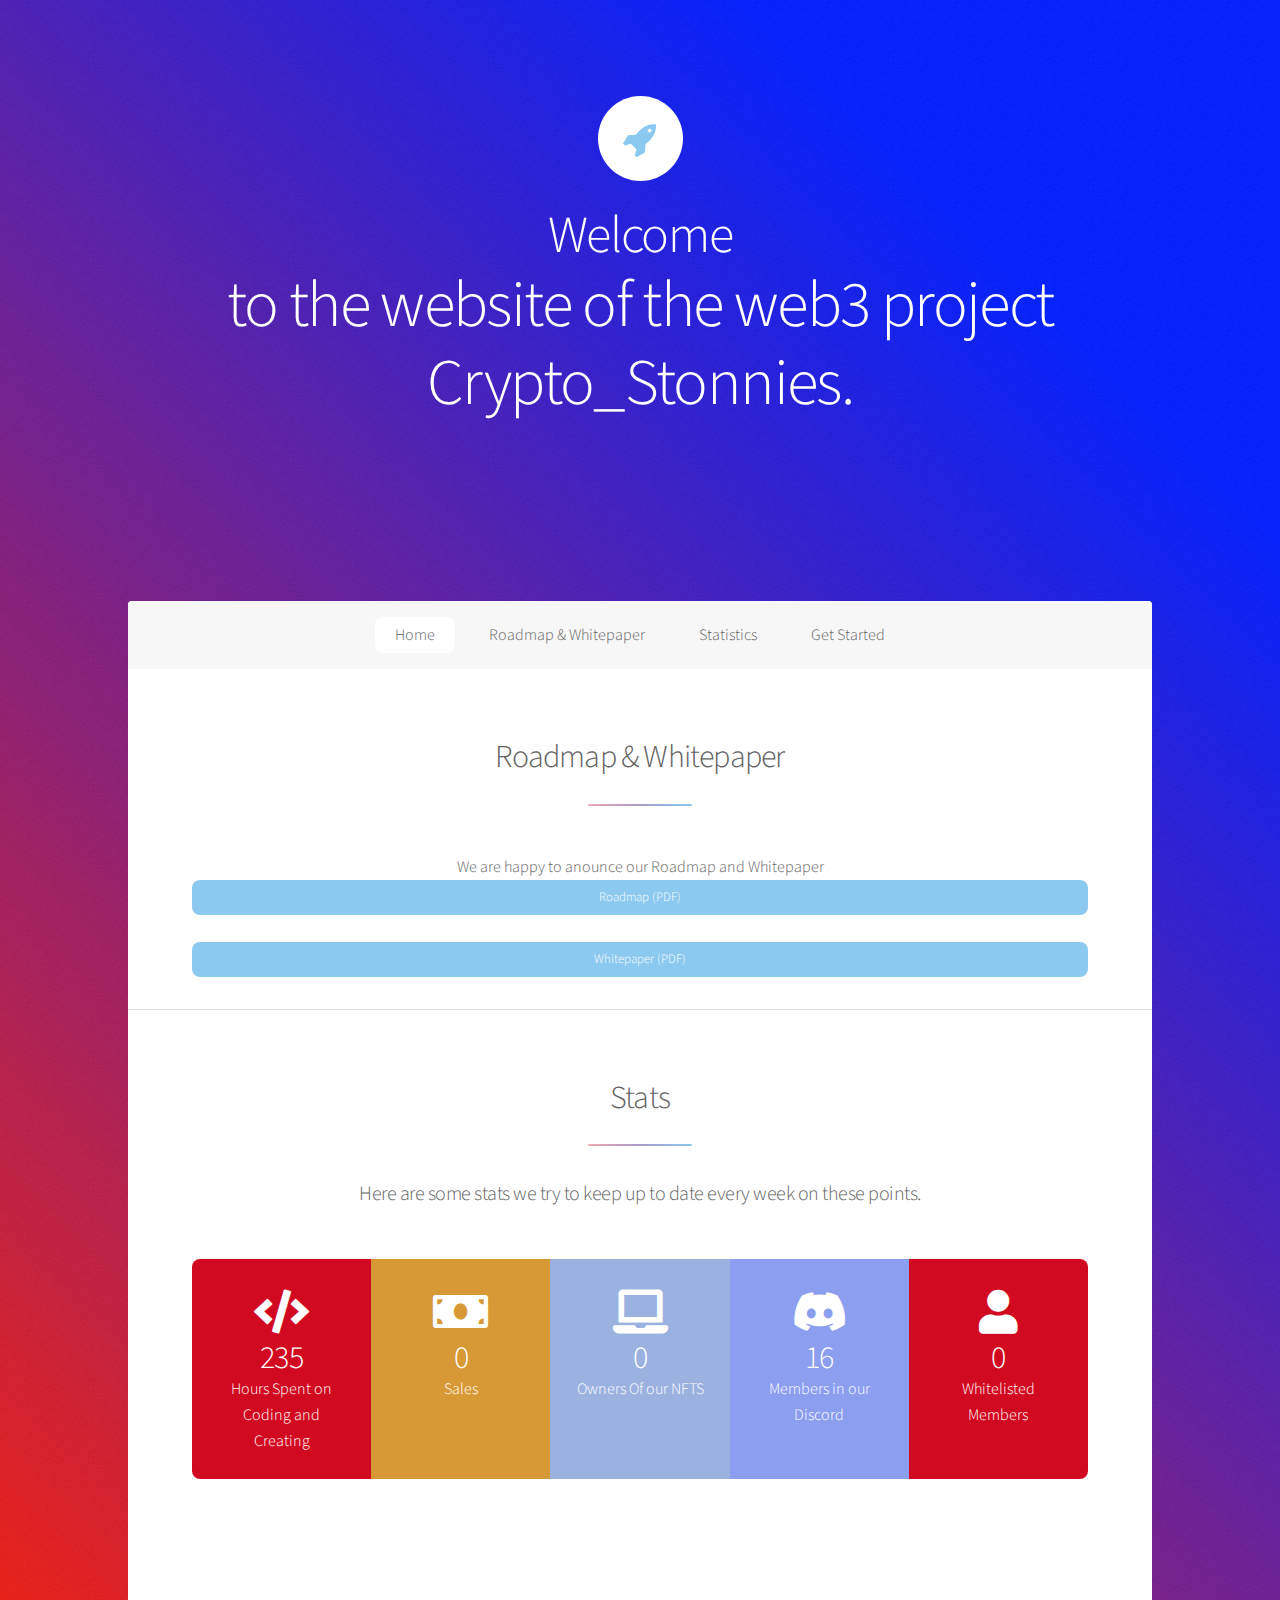
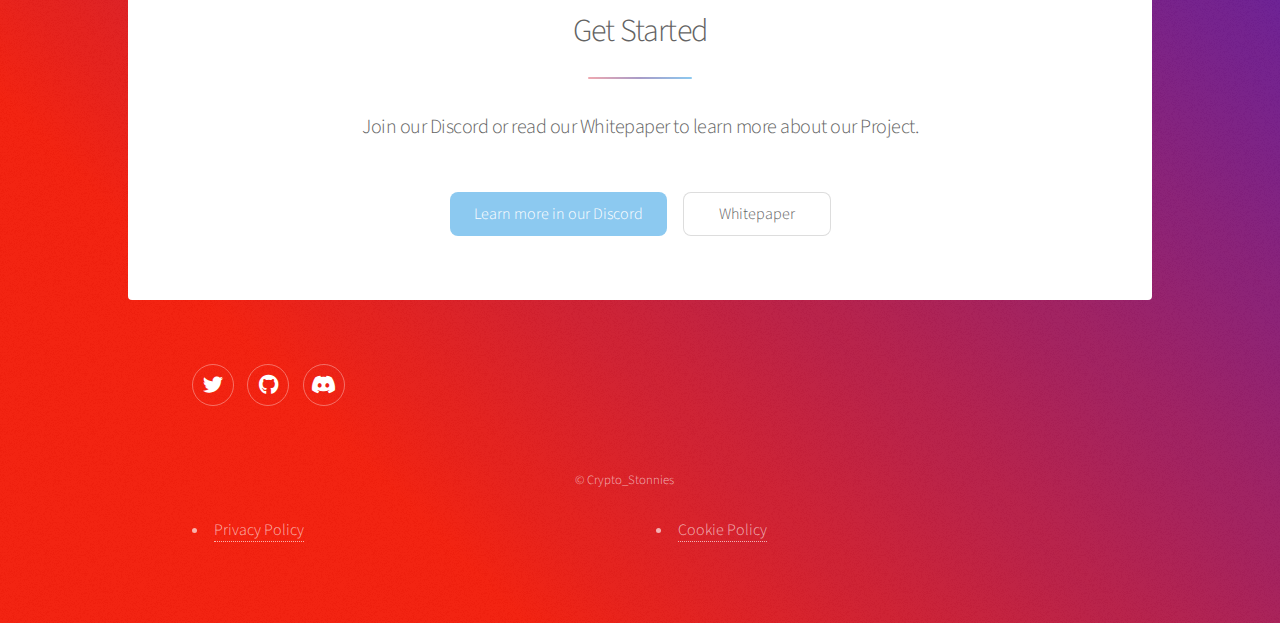
==== commit d941b132: "Update index.html" ====
--- a/index.html
+++ b/index.html
@@ -133,6 +133,8 @@
 							</ul>
 						</section>
 						<p class="copyright">&copy; Crypto_Stonnies</p>
+	    					<li><a href="PrivacyPolicy.pdf">Privacy Policy</a></li>
+            					<li><a href="CookiesPolicy.pdf">Cookie Policy</a></li>
 					</footer>
 
 			</div>
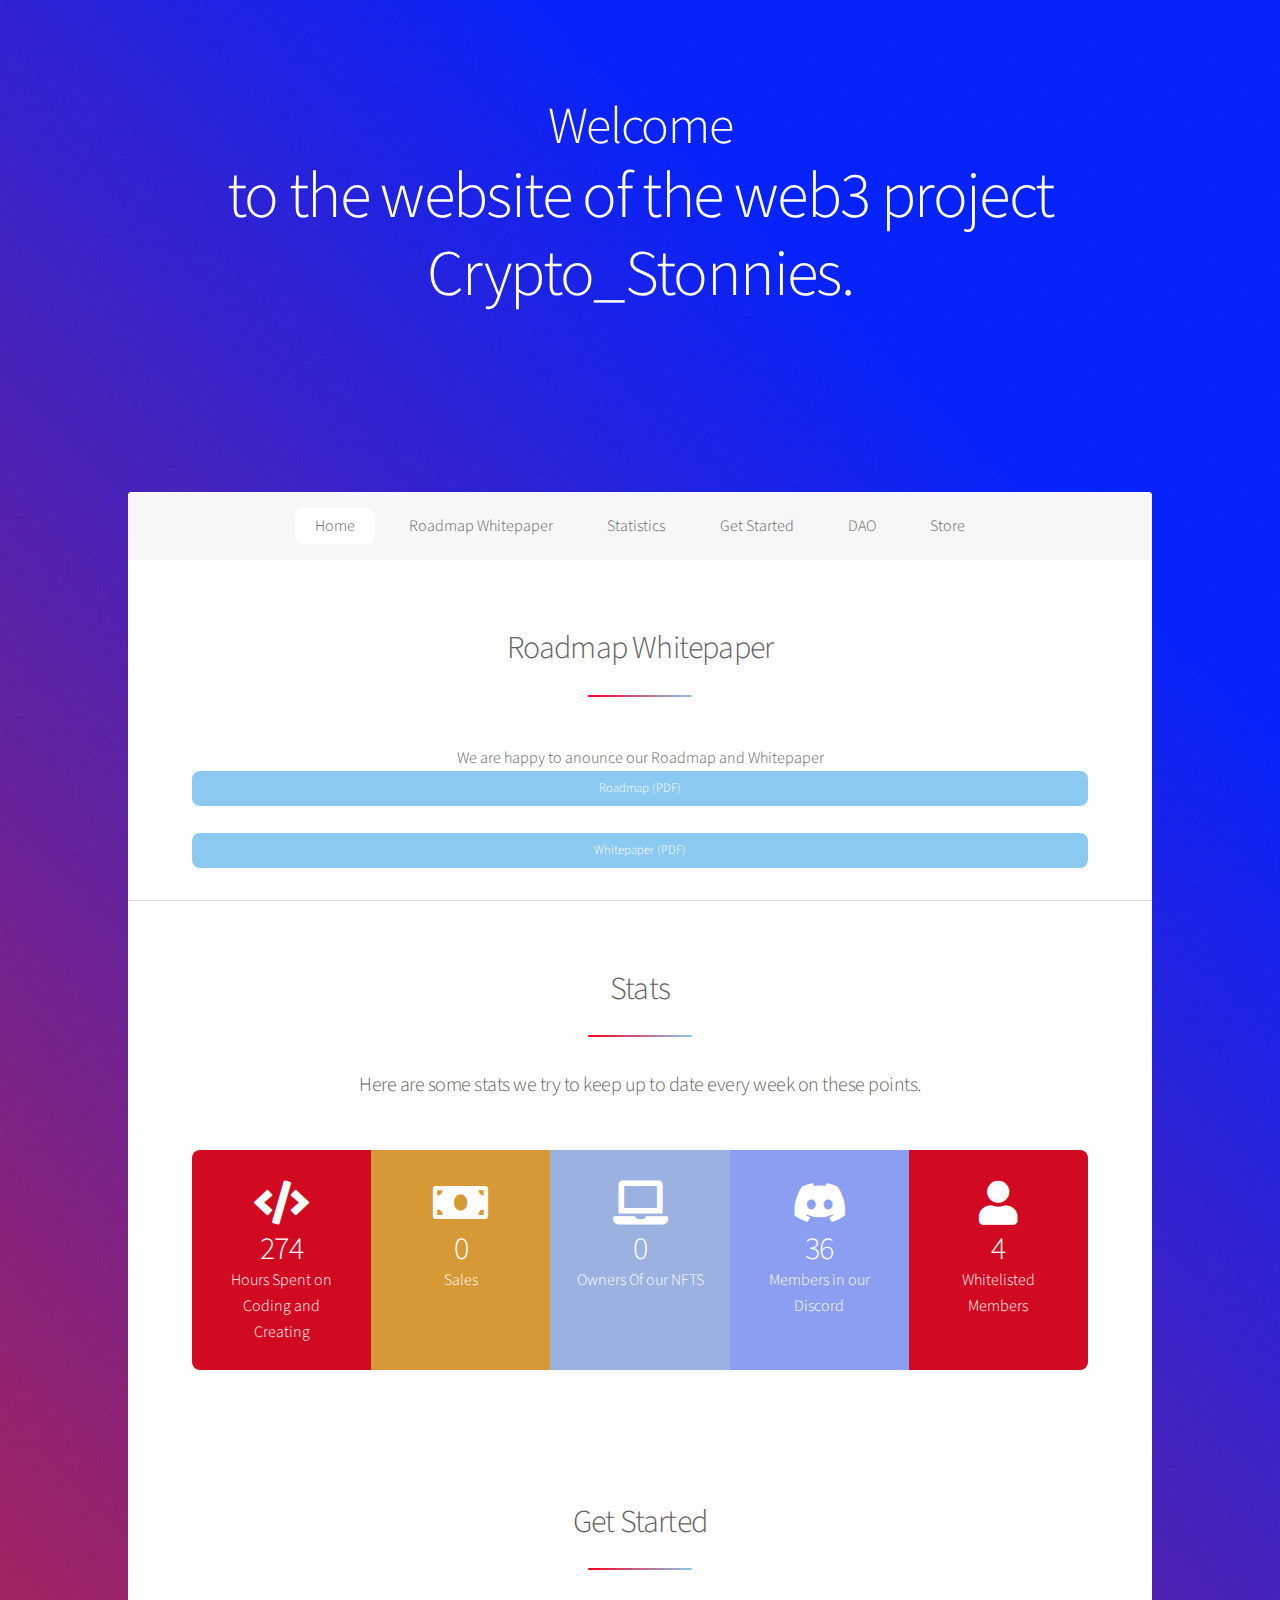
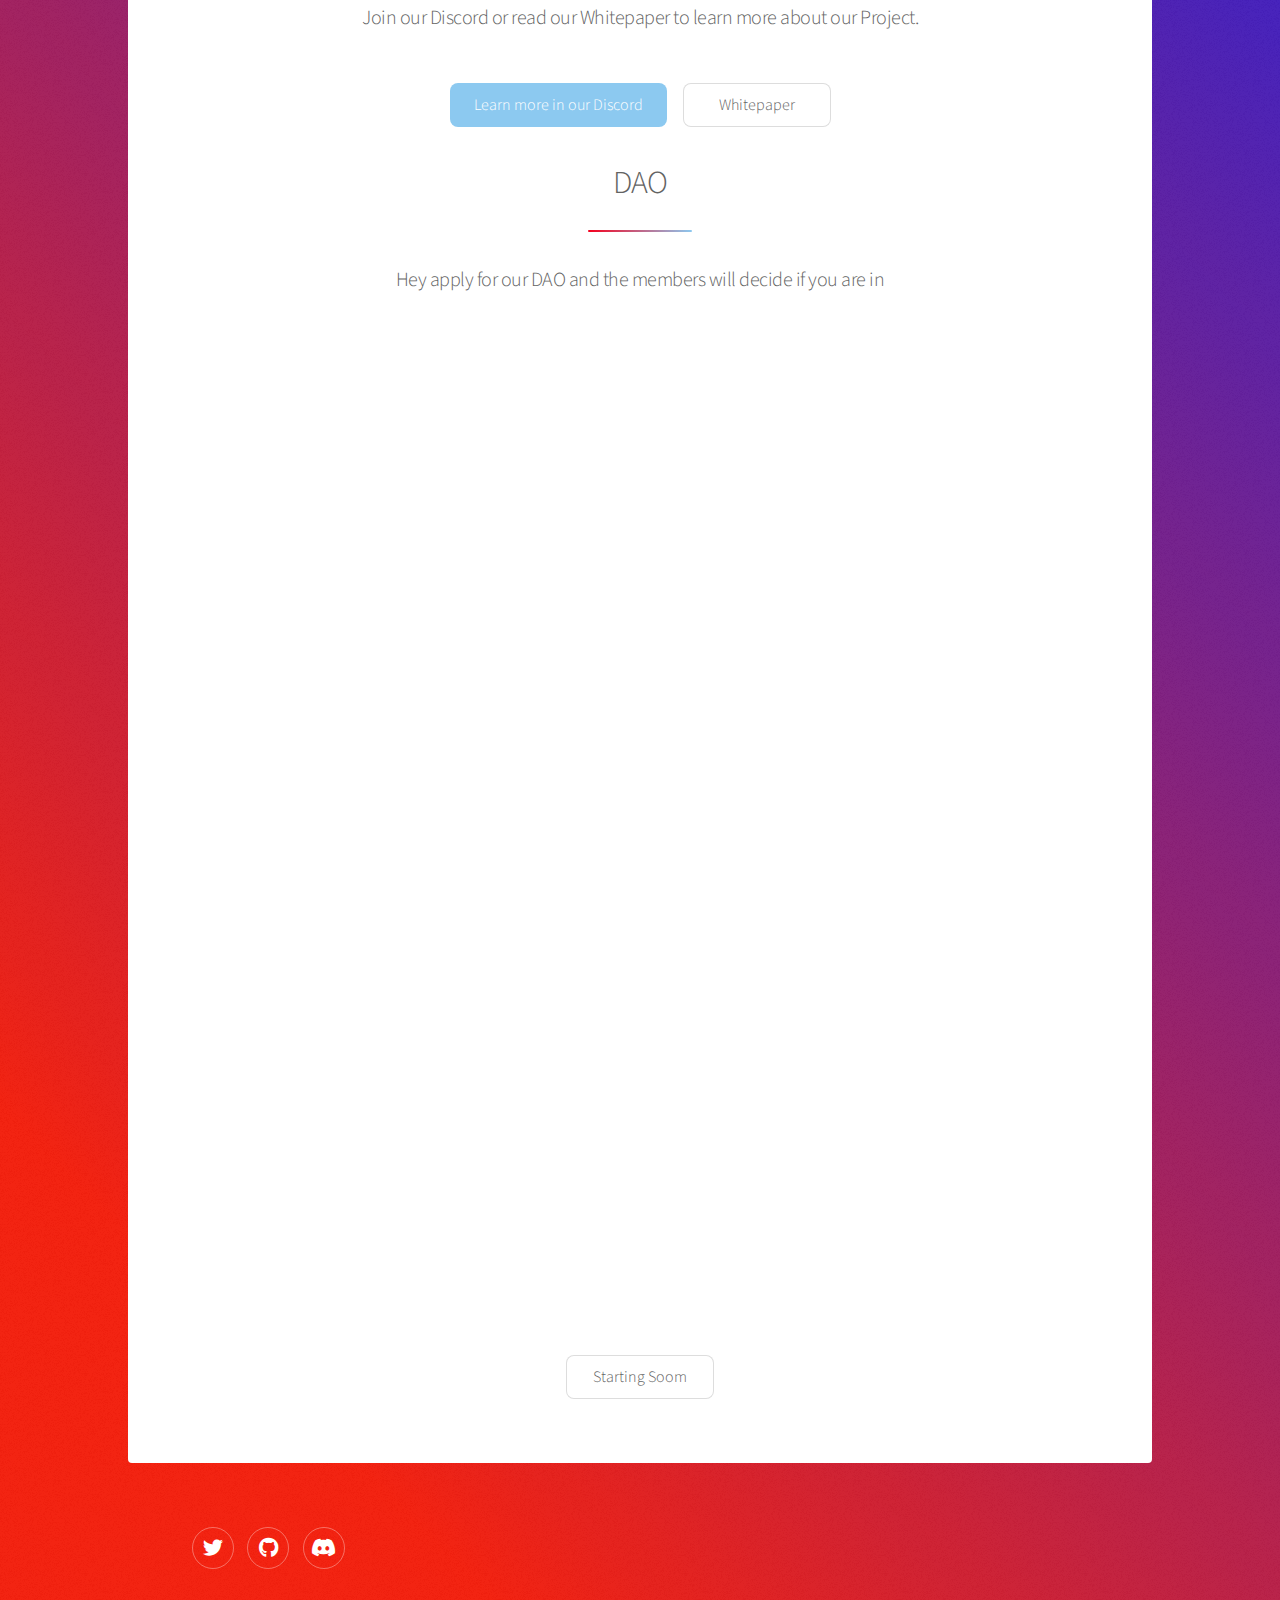
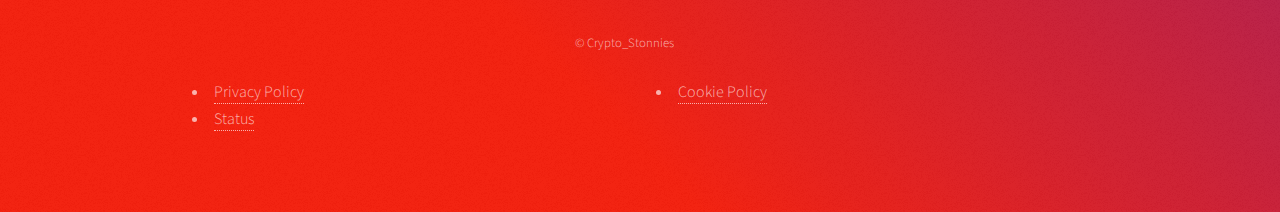
==== commit 8edabd9e: "Add files via upload" ====
--- a/index.html
+++ b/index.html
@@ -1,152 +1,196 @@
-
-<html>
-	<head>
-		<title>Crypto_Stonnies</title>
-		<meta charset="utf-8" />
-		<meta name="viewport" content="width=device-width, initial-scale=1, user-scalable="yes" />
-		<link rel="stylesheet" href="assets/css/main.css" />
-		<noscript><link rel="stylesheet" href="assets/css/noscript.css" /></noscript>
-		<meta name="title" content="Unbee Design">
-
-		<meta name="description" content="Crypto_Stonnies">
-		
-		<meta name="image"
-		
-		content="">
-		
-		<meta property="og:type" content="website">
-		
-		<meta property="og:url" content="https://cryptostonnie.de">
-		
-		<meta property="og:title" content="Crypto_Stonnies">
-		
-		<meta property="og:description" content="Upgrade your NFT collection with Crypo_Stonnie the most promising NFT Project">
-		
-	  <meta property="og:image" content="">
-                                                                   
-                                                                   
-                                                                   
-                                                                   <!-- cookie banner--->
-                                                                   
-                                                                   
-                                                                   <script type="text/javascript">
-var _iub = _iub || [];
-_iub.csConfiguration = {"ccpaAcknowledgeOnDisplay":true,"consentOnContinuedBrowsing":false,"countryDetection":true,"enableCcpa":true,"enableLgpd":true,"floatingPreferencesButtonDisplay":"bottom-right","floatingPreferencesButtonIcon":false,"invalidateConsentWithoutLog":true,"lang":"en","lgpdAppliesGlobally":false,"perPurposeConsent":true,"siteId":2796291,"cookiePolicyId":54317330,"floatingPreferencesButtonCaption":true, "banner":{ "acceptButtonDisplay":true,"closeButtonDisplay":false,"customizeButtonDisplay":true,"explicitWithdrawal":true,"listPurposes":true,"position":"bottom","rejectButtonDisplay":true }};
-</script>
-<script type="text/javascript" src="//cdn.iubenda.com/cs/ccpa/stable/stub.js"></script>
-<script type="text/javascript" src="//cdn.iubenda.com/cs/stable/iubenda_cs.js" charset="UTF-8" async></script>
-	</head>
-	<body class="is-preload">
-
-		<!-- Wrapper -->
-			<div id="wrapper">
-
-				<!-- Header -->
-					<header id="header" class="alt">
-						<span class="logo"><img src="images/logo.svg" alt="" /></span>
-						<h1>Welcome
-						<p>to the website of the web3 project Crypto_Stonnies.</p>
-					</header>
-
-				<!-- Nav -->
-					<nav id="nav">
-						<ul>
-							<li><a href="#" class="active">Home</a></li>
-							<li><a href="#roadmap">Roadmap & Whitepaper</a></li>
-							<li><a href="#stats">Statistics</a></li>
-							<li><a href="#cta">Get Started</a></li>
-						</ul>
-					</nav>
-
-				<!-- Main -->
-					<div id="main">
-
-
-						<!-- First Section -->
-							<section id="roadmap" class="main special">
-								<header class="major">
-									<h2>Roadmap & Whitepaper</h2>
-								</header>
-								We are happy to anounce our Roadmap and Whitepaper
-								<br><a href="assets/pdf/Roadmap.pdf" class="button primary fit small">Roadmap (PDF)</a> </br>
-								<br><a href="assets/pdf/Whitepaper.pdf" class="button primary fit small">Whitepaper (PDF)</a></br>
-								</footer>
-							</section>
-
-						<!-- Second Section -->
-							<section id="stats" class="main special">
-								<header class="major">
-									<h2>Stats</h2>
-									<p>Here are some stats we try to keep up to date every week on these points.</p>
-								</header>
-								<ul class="statistics">
-									<li class="style1">
-										<span class="icon solid fa-code"></span>
-										<strong>235</strong> Hours Spent on Coding and Creating
-									</li>
-									<li class="style2">
-										<span class="icon solid fa-money-bill"></span>
-										<strong>0</strong> Sales
-									<li class="style4">
-										<span class="icon solid fa-laptop"></span>
-										<strong>0</strong> Owners Of our NFTS
-									</li>
-									<li class="style5">
-										<span class="icon brands fa-discord"></span>
-										<strong>16</strong>  Members in our Discord
-									</li>
-
-									<li class="style1">
-									<span class="icon solid fa-user"></span>
-									<strong>0</strong> Whitelisted Members 
-								</ul>
-								<p class="content"></p>
-								<footer class="major">
-									<ul class="actions special">
-									</ul>
-								</footer>
-
-						<!-- Get Started -->
-							<section id="cta" class="main special">
-								<header class="major">
-									<h2>Get Started</h2>
-									<p>Join our Discord or read our Whitepaper to learn more about our Project.</p>
-								</header>
-								<footer class="major">
-									<ul class="actions special">
-										<li><a href="https://discord.com/gr87Hf7fCu" class="button primary">Learn more in our Discord </a></li>
-										<li><a href="assets/pdf/Whitepaper.pdf" class="button">Whitepaper</a></li>
-									</ul>
-									
-								</footer>
-							</section>
-
-					</div>
-
-				<!-- Footer -->
-					<footer id="footer">
-						<section>
-							<ul class="icons">
-								<li><a href="https://twitter.com/Crypto_Stonnies" class="icon brands fa-twitter alt"><span class="label">Twitter</span></a></li>
-								<li><a href="https://github.com/unbeeyt" class="icon brands fa-github alt"><span class="label">GitHub</span></a></li>
-								<li><a href="https://discord.gg/gr87Hf7fCu" class="icon brands fa-discord alt"><span class="label">Dribbble</span></a></li>
-							</ul>
-						</section>
-						<p class="copyright">&copy; Crypto_Stonnies</p>
-	    					<li><a href="PrivacyPolicy.pdf">Privacy Policy</a></li>
-            					<li><a href="CookiesPolicy.pdf">Cookie Policy</a></li>
-					</footer>
-
-			</div>
-
-		<!-- Scripts -->
-			<script src="assets/js/jquery.min.js"></script>
-			<script src="assets/js/jquery.scrollex.min.js"></script>
-			<script src="assets/js/jquery.scrolly.min.js"></script>
-			<script src="assets/js/browser.min.js"></script>
-			<script src="assets/js/breakpoints.min.js"></script>
-			<script src="assets/js/util.js"></script>
-			<script src="assets/js/main.js"></script>
-
-	</body>
-</html>
+
+<html>
+	<head>		
+<title>Crypto_Stonnies</title>  
+<meta name="description" content= "Upgrade your wardrobe with us on polygon and solana"/>
+    <meta name="description" content= "Crypto_Stonnies" />
+<meta name="robots" content= "index, follow">
+		<meta charset="utf-8" />
+		<meta name="viewport" content="width=device-width, initial-scale=1, user-scalable="yes"/>
+		<link rel="stylesheet" href="assets/css/main.css"/>
+		<noscript><link rel="stylesheet" href="assets/css/noscript.css"/></noscript>
+		<meta name="title" content="Unbee Design">
+
+
+<link rel="apple-touch-icon" sizes="180x180" href="/assets/favicon/apple-touch-icon.png">
+<link rel="icon" type="image/png" sizes="32x32" href="/assets/favicon/favicon-32x32.png">
+<link rel="icon" type="image/png" sizes="16x16" href="assets/favicon/favicon-16x16.png">
+<link rel="manifest" href="/assets/favicon/site.webmanifest">
+                                             
+<!-- Google tag (gtag.js) -->
+<script async src="https://www.googletagmanager.com/gtag/js?id=G-33XJ0J8H5B"></script>
+<script>
+  window.dataLayer = window.dataLayer || [];
+  function gtag(){dataLayer.push(arguments);}
+  gtag('js', new Date());
+
+  gtag('config', 'G-33XJ0J8H5B');
+</script>
+          
+
+                                                                            
+      <!--Start of Tawk.to Script-->
+<script type="text/javascript">
+var Tawk_API=Tawk_API||{}, Tawk_LoadStart=new Date();
+(function(){
+var s1=document.createElement("script"),s0=document.getElementsByTagName("script")[0];
+s1.async=true;
+s1.src='https://embed.tawk.to/632c8b0454f06e12d8964b60/1gdivu2bu';
+s1.charset='UTF-8';
+s1.setAttribute('crossorigin','*');
+s0.parentNode.insertBefore(s1,s0);
+})();
+</script>
+<!--End of Tawk.to Script-->
+                                                                                 
+		<meta name="description" content="Crypto_Stonnies">
+		
+		<meta name="image"
+		
+		content="">
+		
+		<meta property="og:type" content="website">
+		
+		<meta property="og:url" content="https://cryptostonnie.de">
+		
+		<meta property="og:title" content="Crypto_Stonnies">
+		
+		<meta property="og:description" content="Upgrade your NFT collection with Crypo_Stonnie the most promising NFT Project">
+		
+	  <meta property="og:image" content="">
+                                                                   
+  <script id="Cookiebot" src="https://consent.cookiebot.com/uc.js" data-cbid="7f5ffe9f-9d0e-4c26-b37f-d23aae045415" data-blockingmode="auto" type="text/javascript"></script>
+  </head>                                                                
+
+		<!-- Wrapper -->
+			<div id="wrapper">
+
+				<!-- Header -->
+					<header id="header" class="alt">
+						
+						<h1>Welcome
+          <p>to the website of the web3 project Crypto_Stonnies.</p></h1>
+					</header>
+
+				<!-- Nav -->
+					<nav id="nav">
+						<ul>
+							<li><a href="#" class="active">Home</a></li>
+							<li><a href="#roadmap">Roadmap  Whitepaper</a></li>
+							<li><a href="#stats">Statistics</a></li>
+							<li><a href="#GST">Get Started</a></li>
+              <li><a href="#DAO">DAO</a></li>
+              <li><a href="https://crypto-stonniesnft.sellfy.store">Store</a></li>
+						</ul>
+					</nav>
+
+				<!-- Main -->
+					<div id="main">
+
+
+						<!-- First Section -->
+							<section id="roadmap" class="main special">
+								<header class="major">
+									<h2>Roadmap  Whitepaper</h2>
+								</header>
+								We are happy to anounce our Roadmap and Whitepaper
+								<br><a href="assets/pdf/Roadmap.pdf" class="button primary fit small">Roadmap (PDF)</a> </br>
+								<br><a href="assets/pdf/Whitepaper.pdf" class="button primary fit small">Whitepaper (PDF)</a></br>
+								</footer>
+							</section>
+
+						<!-- Second Section -->
+							<section id="stats" class="main special">
+								<header class="major">
+									<h2>Stats</h2>
+									<p>Here are some stats we try to keep up to date every week on these points.</p>
+								</header>
+								<ul class="statistics">
+									<li class="style1">
+										<span class="icon solid fa-code"></span>
+										<strong>274</strong> Hours Spent on Coding and Creating
+									</li>
+									<li class="style2">
+										<span class="icon solid fa-money-bill"></span>
+										<strong>0</strong> Sales
+									<li class="style4">
+										<span class="icon solid fa-laptop"></span>
+										<strong>0</strong> Owners Of our NFTS
+									</li>
+									<li class="style5">
+										<span class="icon brands fa-discord"></span>
+										<strong>36</strong>  Members in our Discord
+									</li>
+
+									<li class="style1">
+									<span class="icon solid fa-user"></span>
+									<strong>4</strong> Whitelisted Members 
+								</ul>
+								<p class="content"></p>
+								<footer class="major">
+									<ul class="actions special">
+									</ul>
+								</footer>
+                                            
+
+						<!-- Get Started -->
+							<section id="GST" class="main special">
+								<header class="major">
+									<h2>Get Started</h2>
+									<p>Join our Discord or read our Whitepaper to learn more about our Project.</p>
+								</header>
+								<footer class="major">
+									<ul class="actions special">
+										<li><a href="https://discord.com/gr87Hf7fCu" class="button primary">Learn more in our Discord </a></li>
+										<li><a href="assets/pdf/Whitepaper.pdf" class="button">Whitepaper</a></li>
+									</ul>
+                                                                          
+                                                                          
+                                                                          
+                 <section id="DAO" class="main special">
+								<header class="major">
+                <h2>DAO</h2>
+                  <p>Hey apply for our DAO and the members will decide if you are in</p>
+                                     <iframe src="https://docs.google.com/forms/d/e/1FAIpQLSf2v0vPMXTjR_9HZV9s5v2nNRey5ye8WrZenIzDcSh-aseeSA/viewform?embedded=true" width="640" height="970" frameborder="0" marginheight="0" marginwidth="0">Wird geladen…</iframe>
+								</header>
+								<footer class="major">
+									<ul class="actions special">
+                <li><a href="#DAO" class="button">Starting Soom</a></li>
+                
+
+									</ul>
+									
+								</footer>
+							</section>
+
+					</div>
+
+				<!-- Footer -->
+					<footer id="footer">
+						<section>
+							<ul class="icons">
+								<li><a href="https://twitter.com/Crypto_Stonnies" class="icon brands fa-twitter alt"><span class="label">Twitter</span></a></li>
+								<li><a href="https://github.com/unbeeyt" class="icon brands fa-github alt"><span class="label">GitHub</span></a></li>
+								<li><a href="https://discord.gg/gr87Hf7fCu" class="icon brands fa-discord alt"><span class="label">Dribbble</span></a></li>
+							</ul>
+						</section>
+						<p class="copyright">&copy; Crypto_Stonnies</p>
+	    					<li><a href="assets/pdf/PrivacyPolicy.pdf">Privacy Policy</a></li>
+            					<li><a href="assets/pdf/CookiesPolicy.pdf">Cookie Policy</a></li>
+                <li><a href="https://stats.uptimerobot.com/DlRpWhoqVL">Status</a></li>
+                                                
+                                                                </footer>
+
+			</div>
+
+		<!-- Scripts -->
+			<script src="assets/js/jquery.min.js"></script>
+			<script src="assets/js/jquery.scrollex.min.js"></script>
+			<script src="assets/js/jquery.scrolly.min.js"></script>
+			<script src="assets/js/browser.min.js"></script>
+			<script src="assets/js/breakpoints.min.js"></script>
+			<script src="assets/js/util.js"></script>
+			<script src="assets/js/main.js"></script>
+
+	</body>
+</html>
--- a/assets/css/main.css
+++ b/assets/css/main.css
@@ -3544,7 +3544,7 @@
 			background-image: -moz-linear-gradient(90deg, #efa8b0, #a89cc8, #8cc9f0);
 			background-image: -webkit-linear-gradient(90deg, #efa8b0, #a89cc8, #8cc9f0);
 			background-image: -ms-linear-gradient(90deg, #efa8b0, #a89cc8, #8cc9f0);
-			background-image: linear-gradient(90deg, #efa8b0, #a89cc8, #8cc9f0);
+			background-image: linear-gradient(90deg, #f5001d, #8cc9f0);
 		}
 
 		#main table tbody tr {
